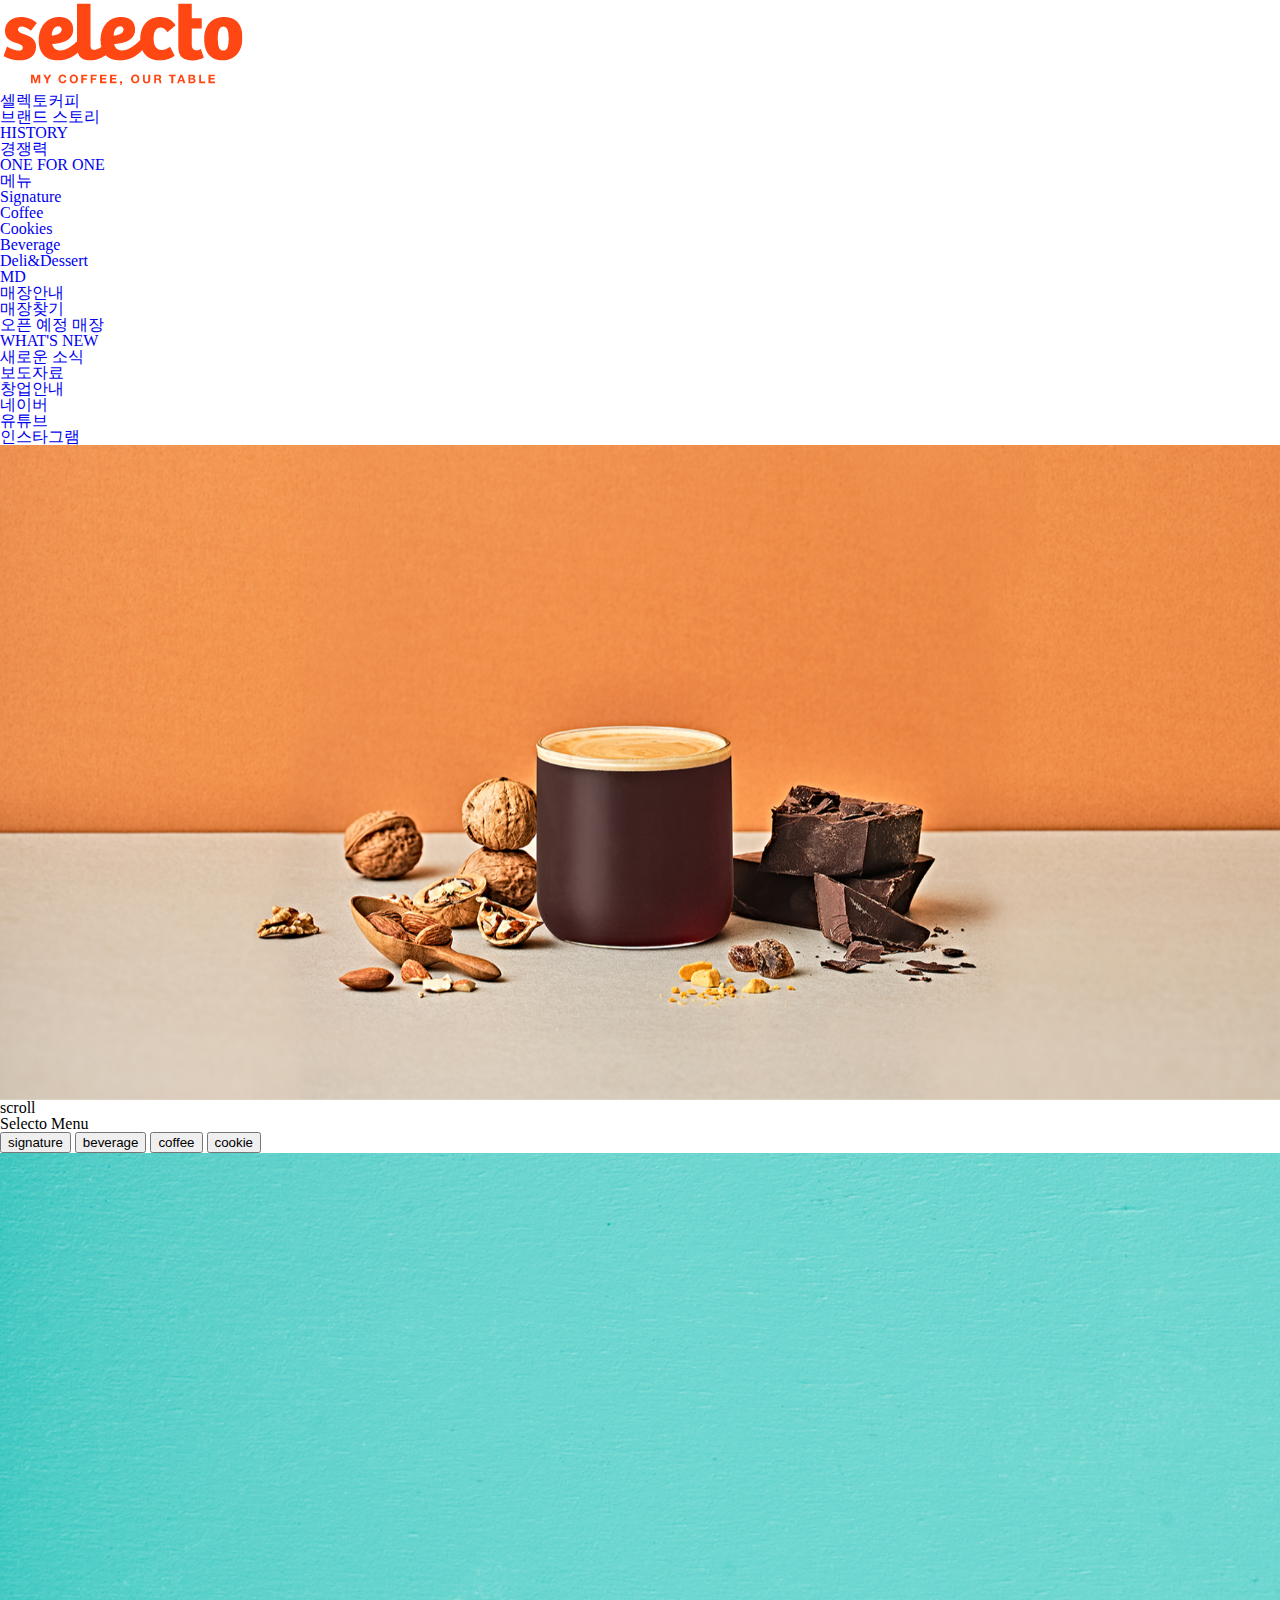
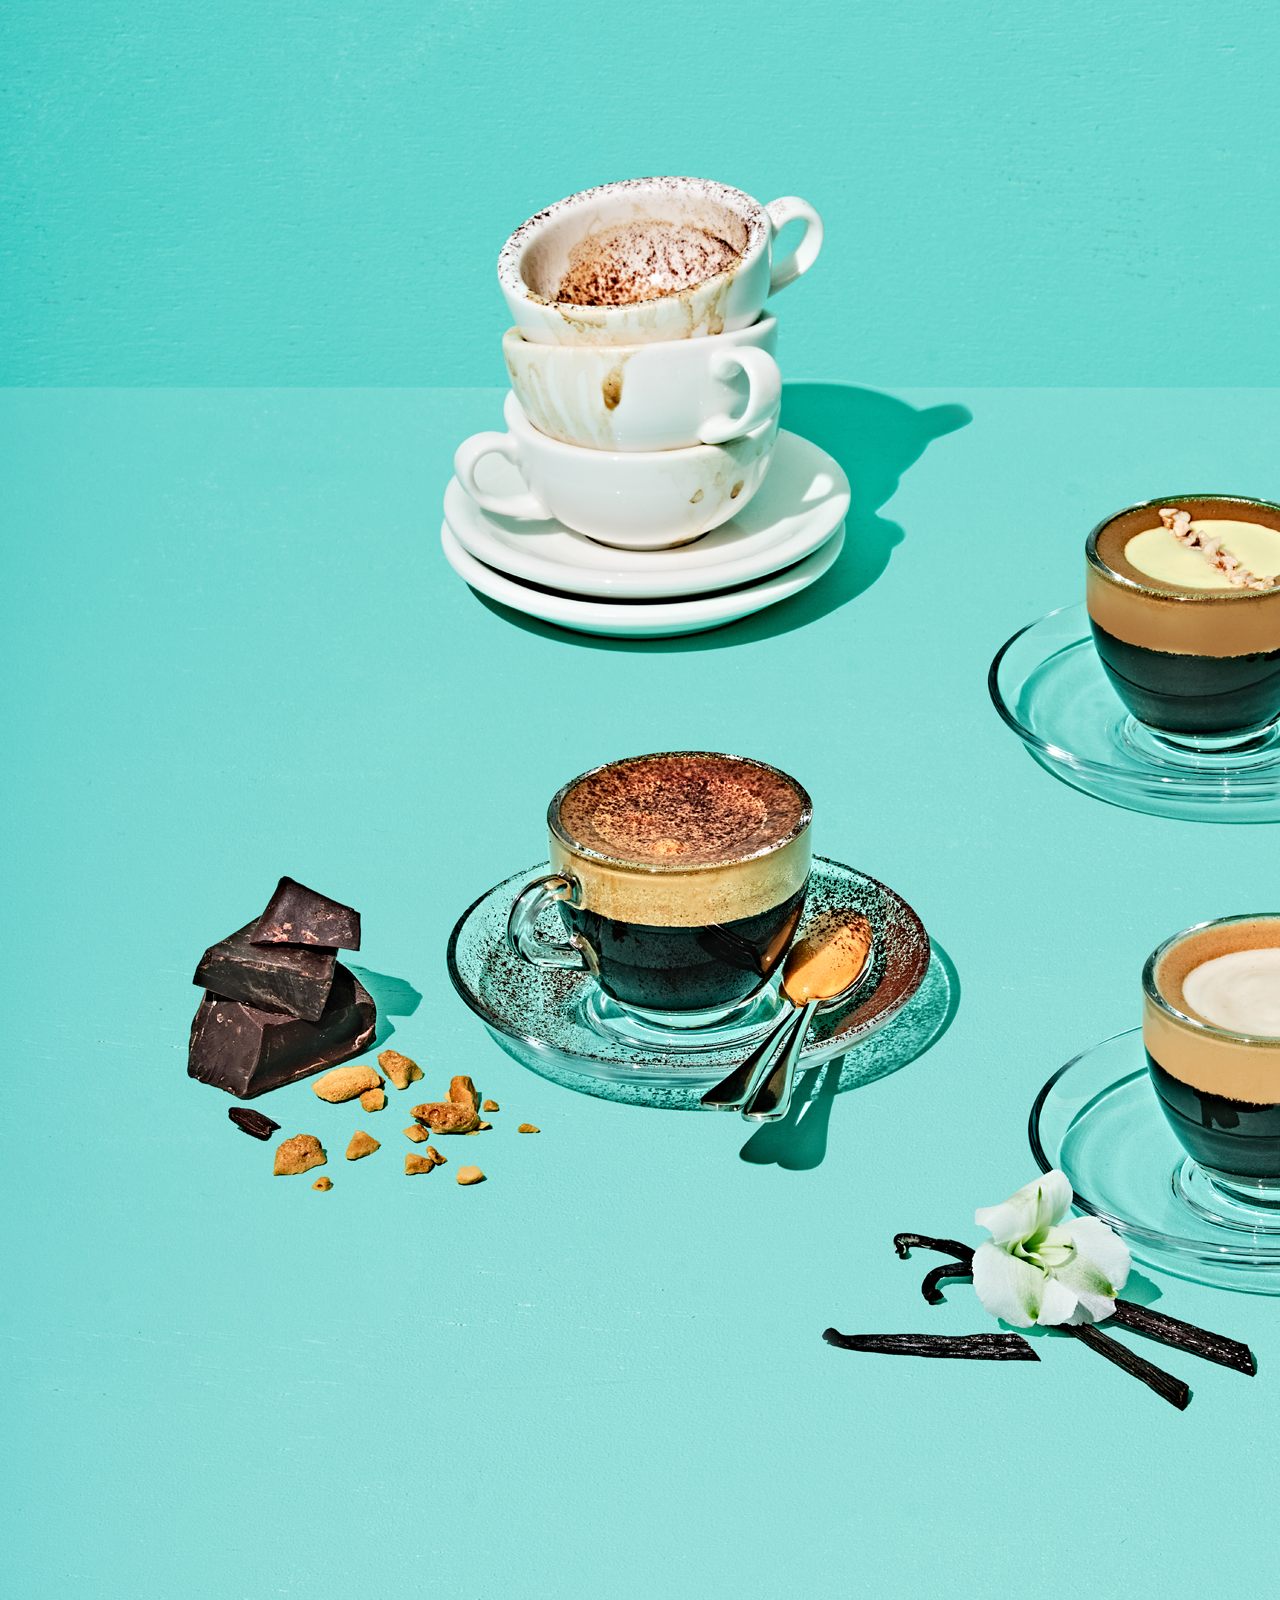
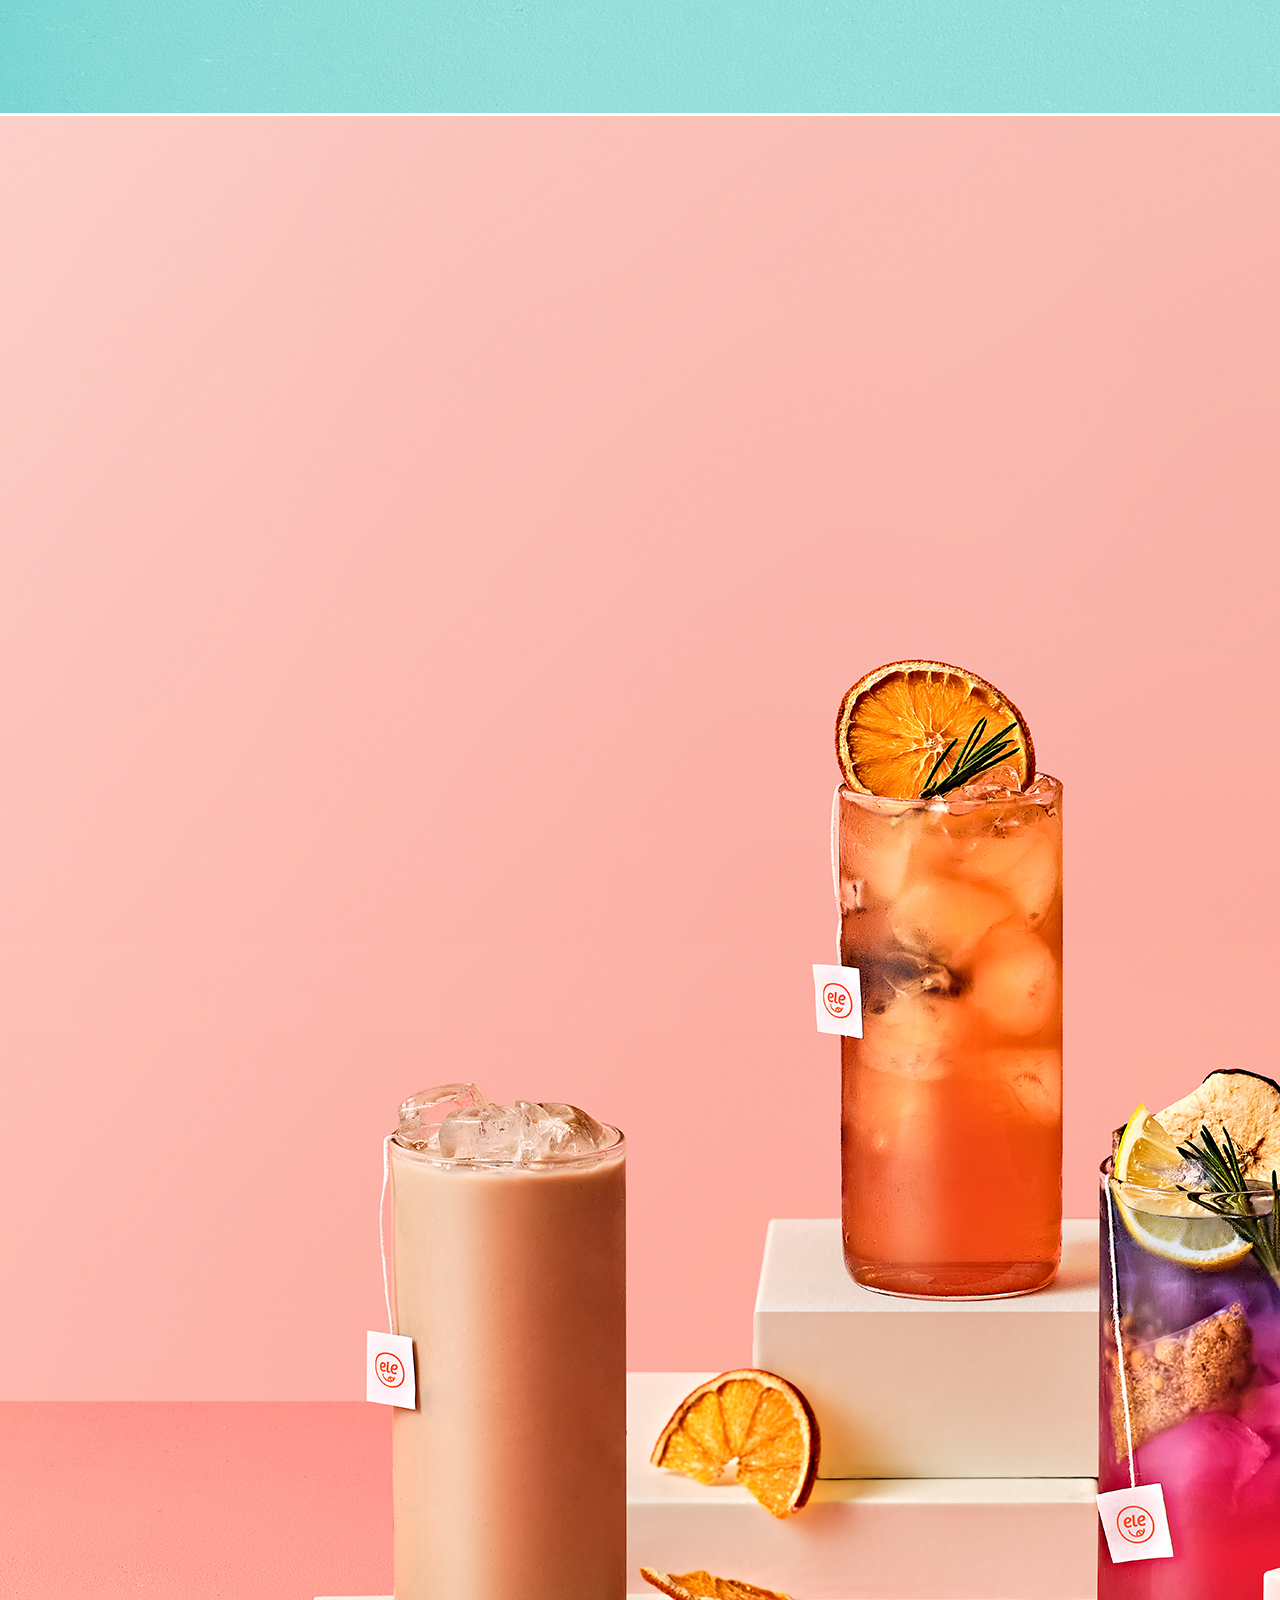
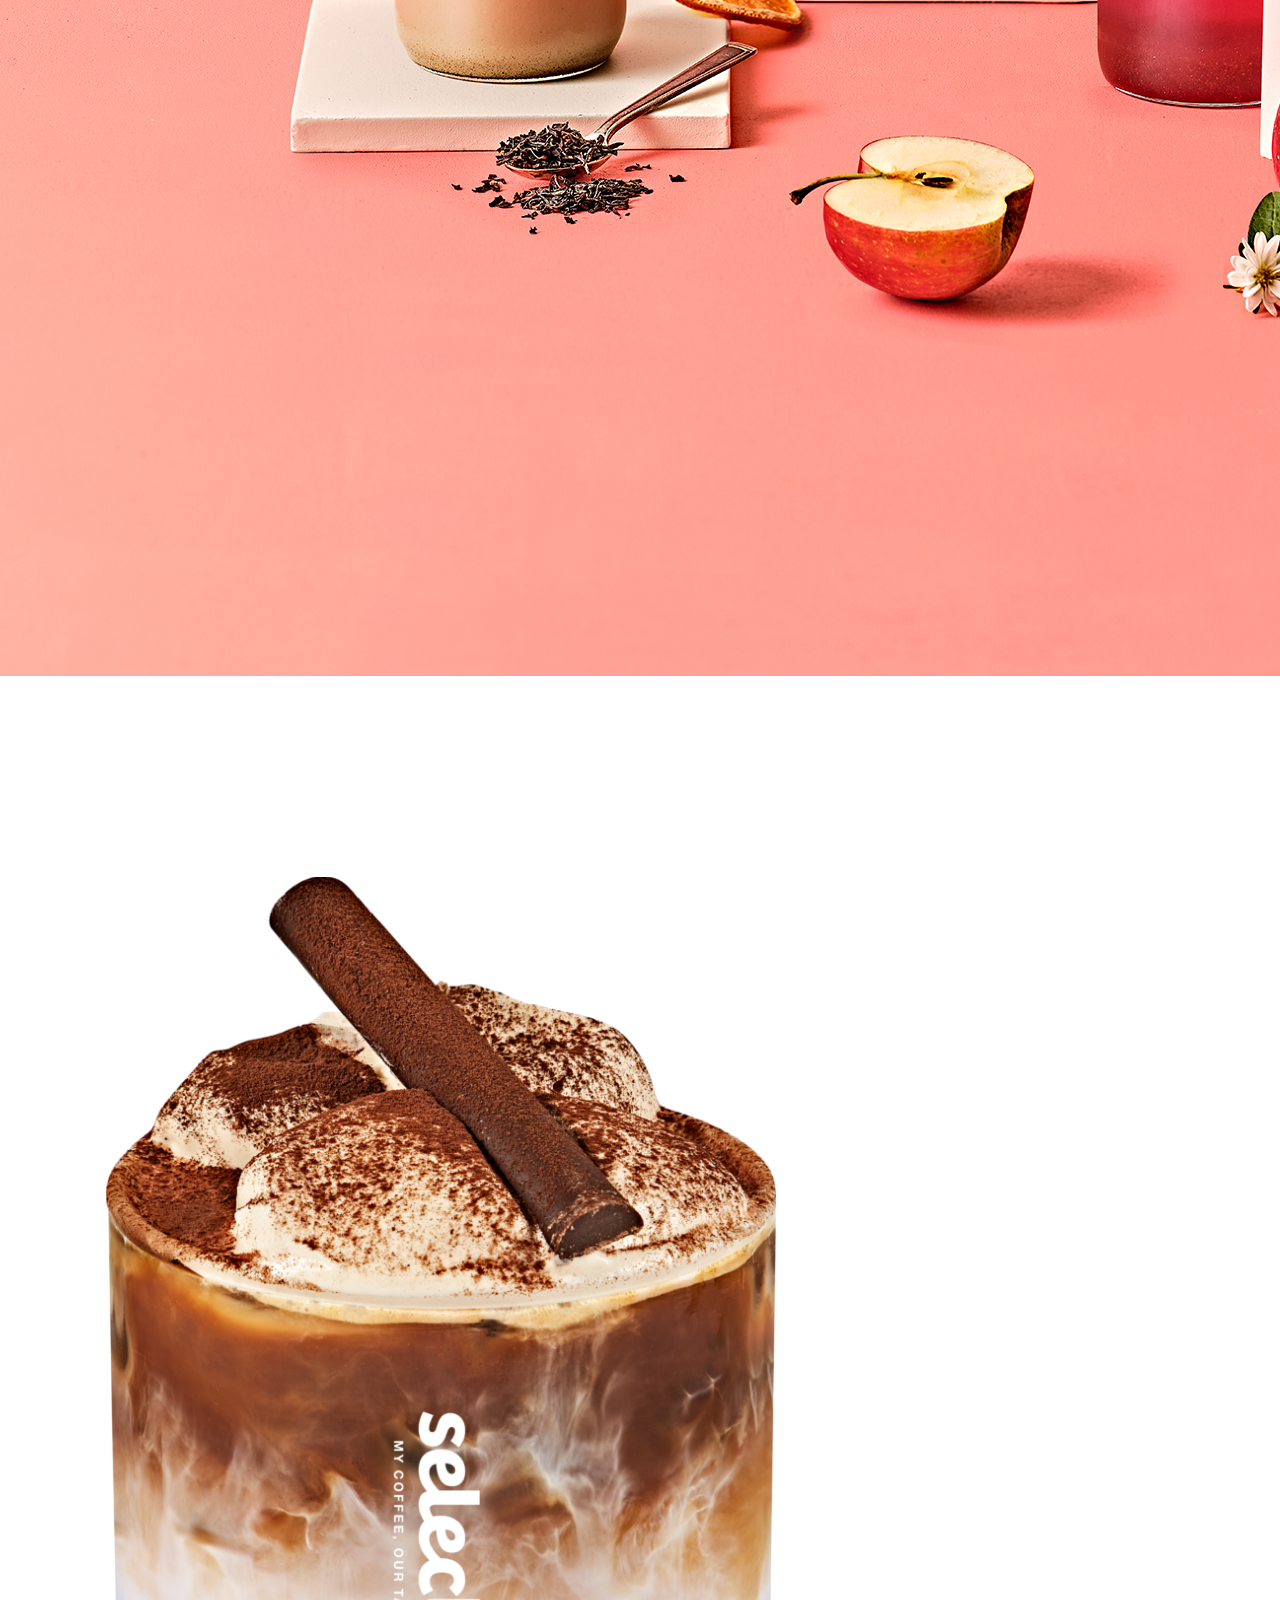
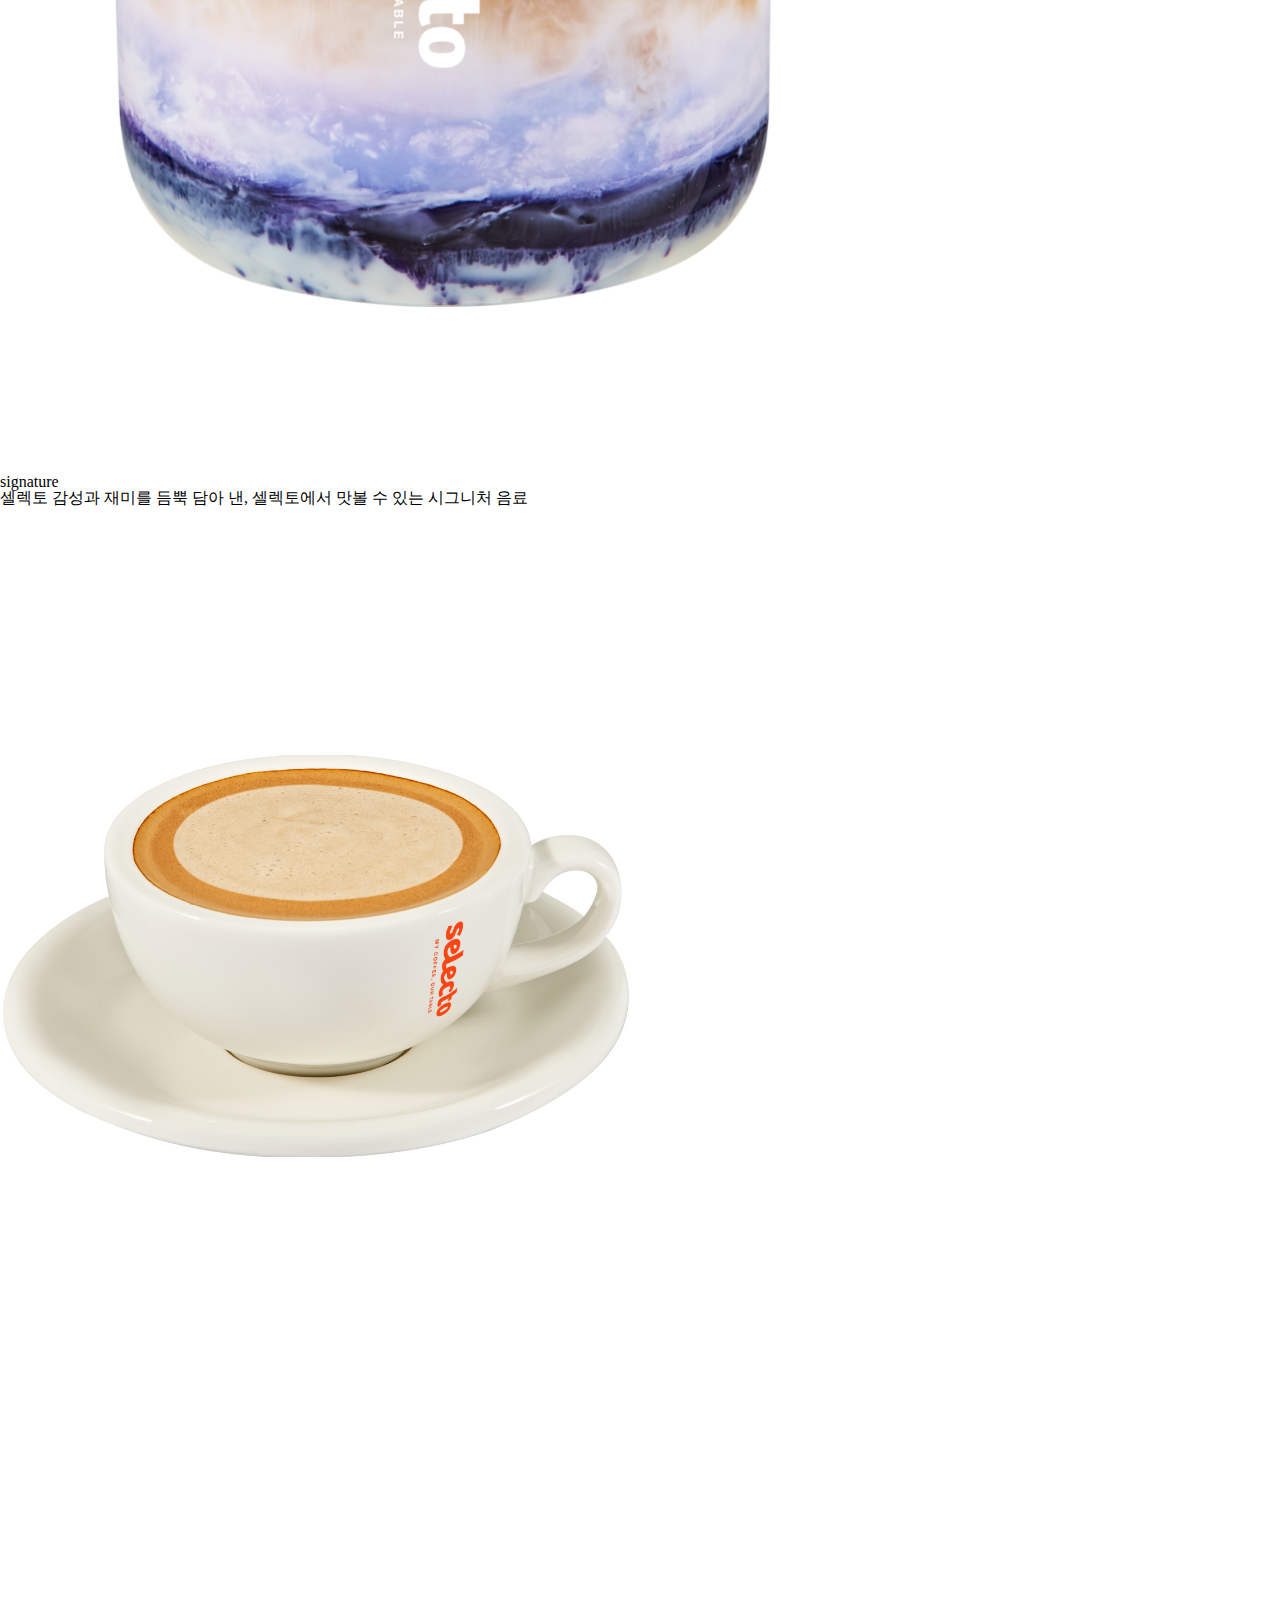
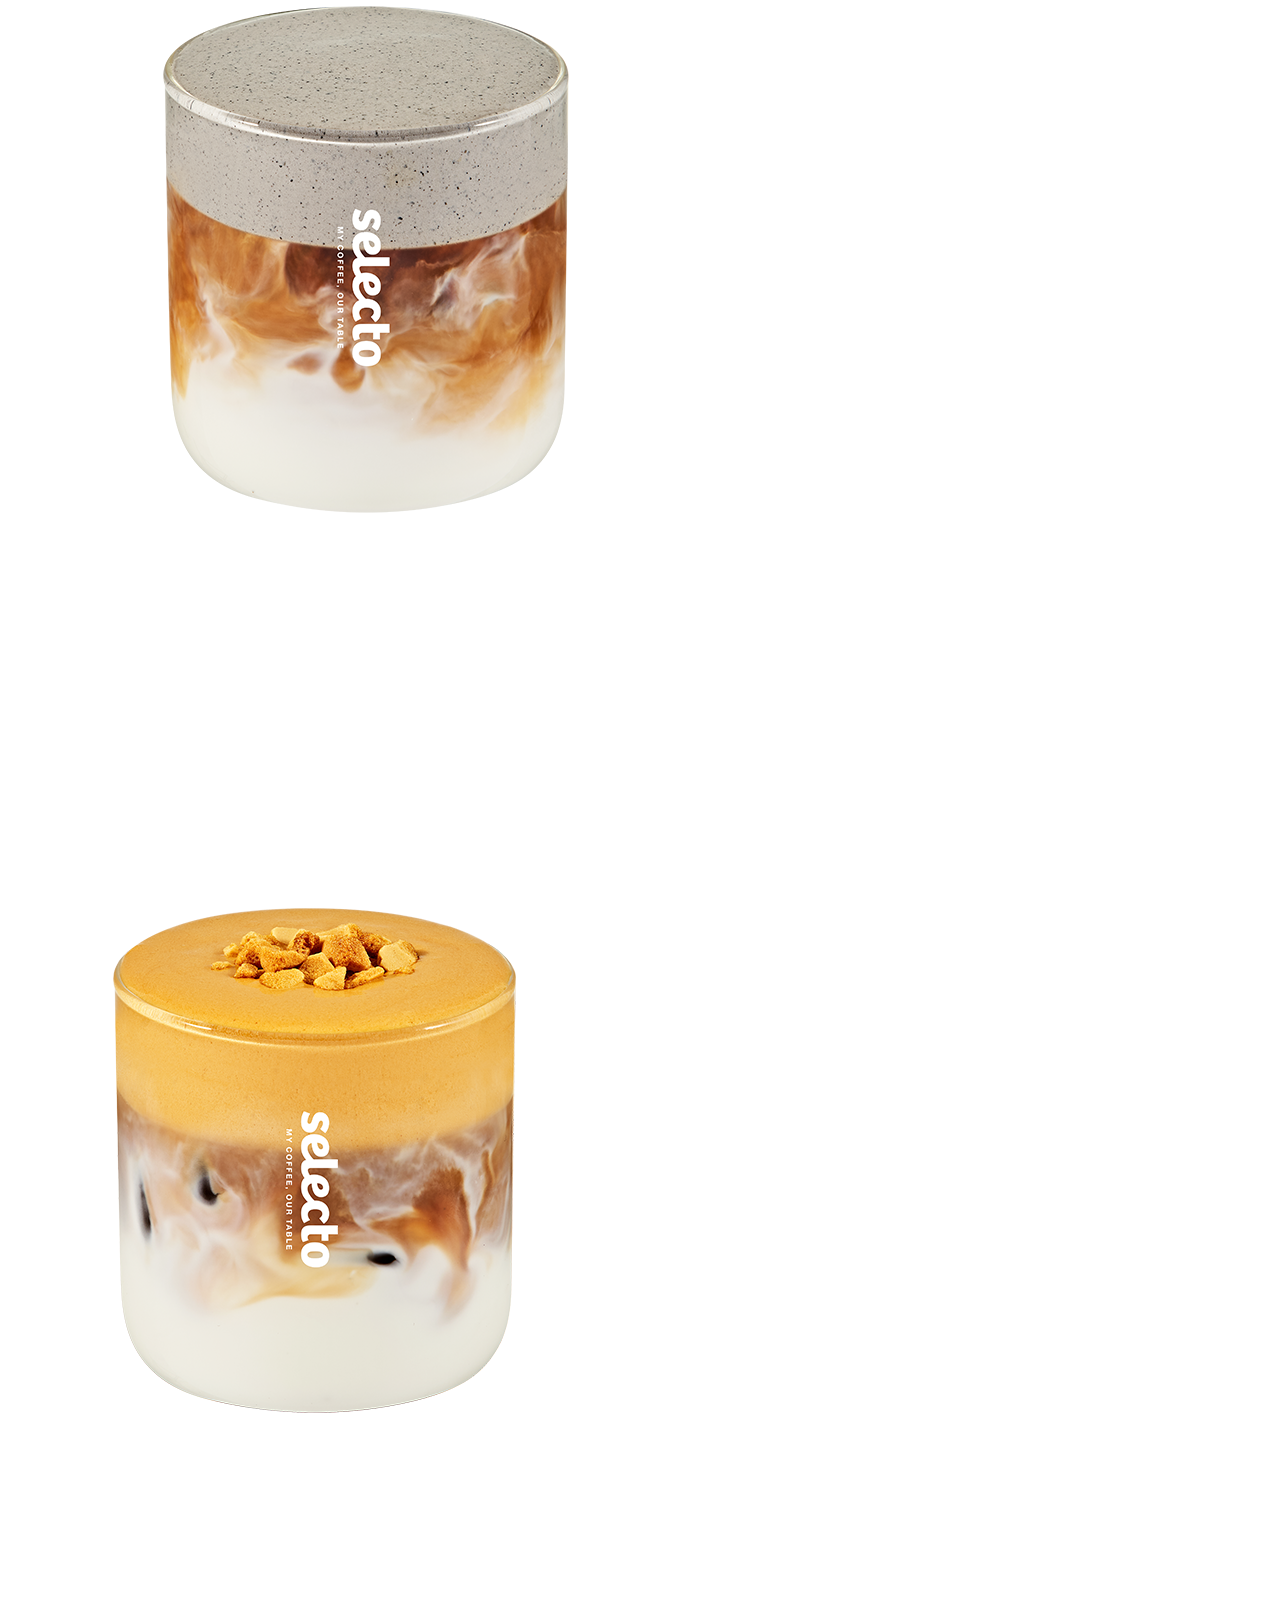
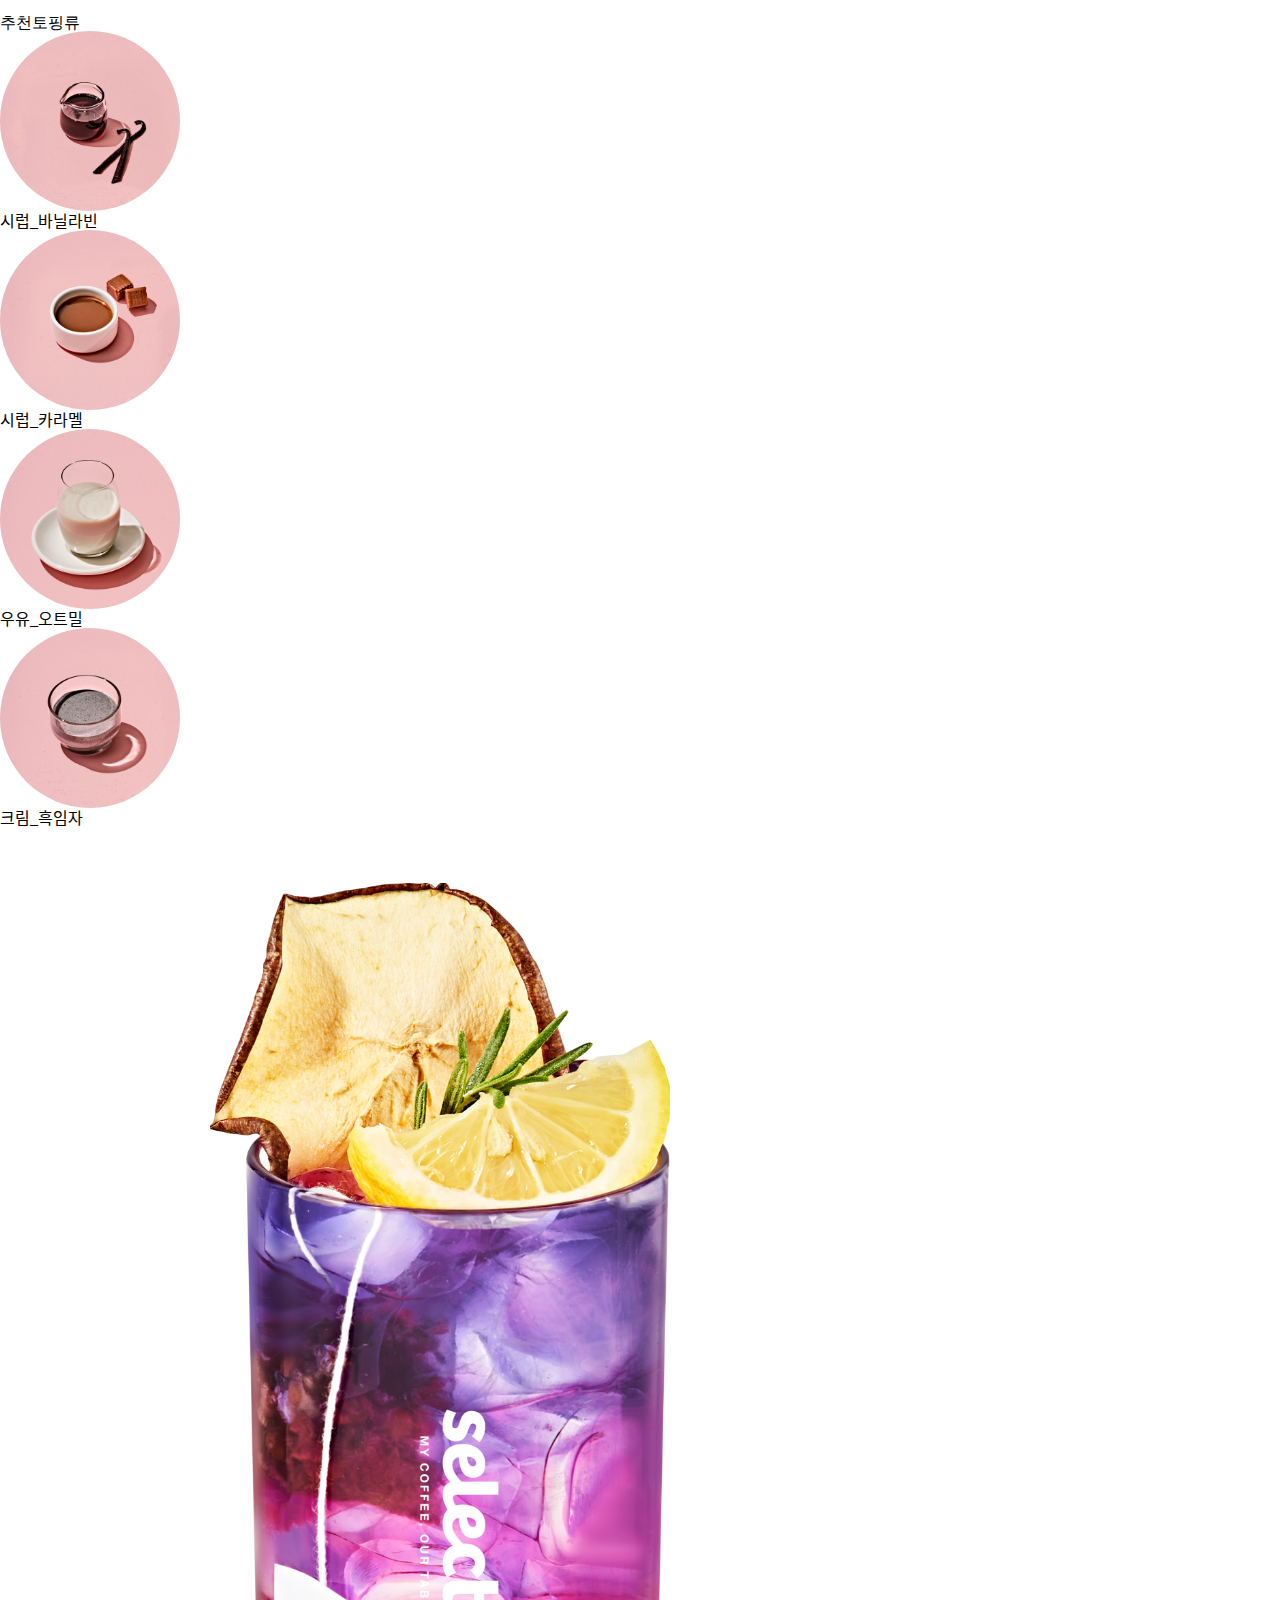
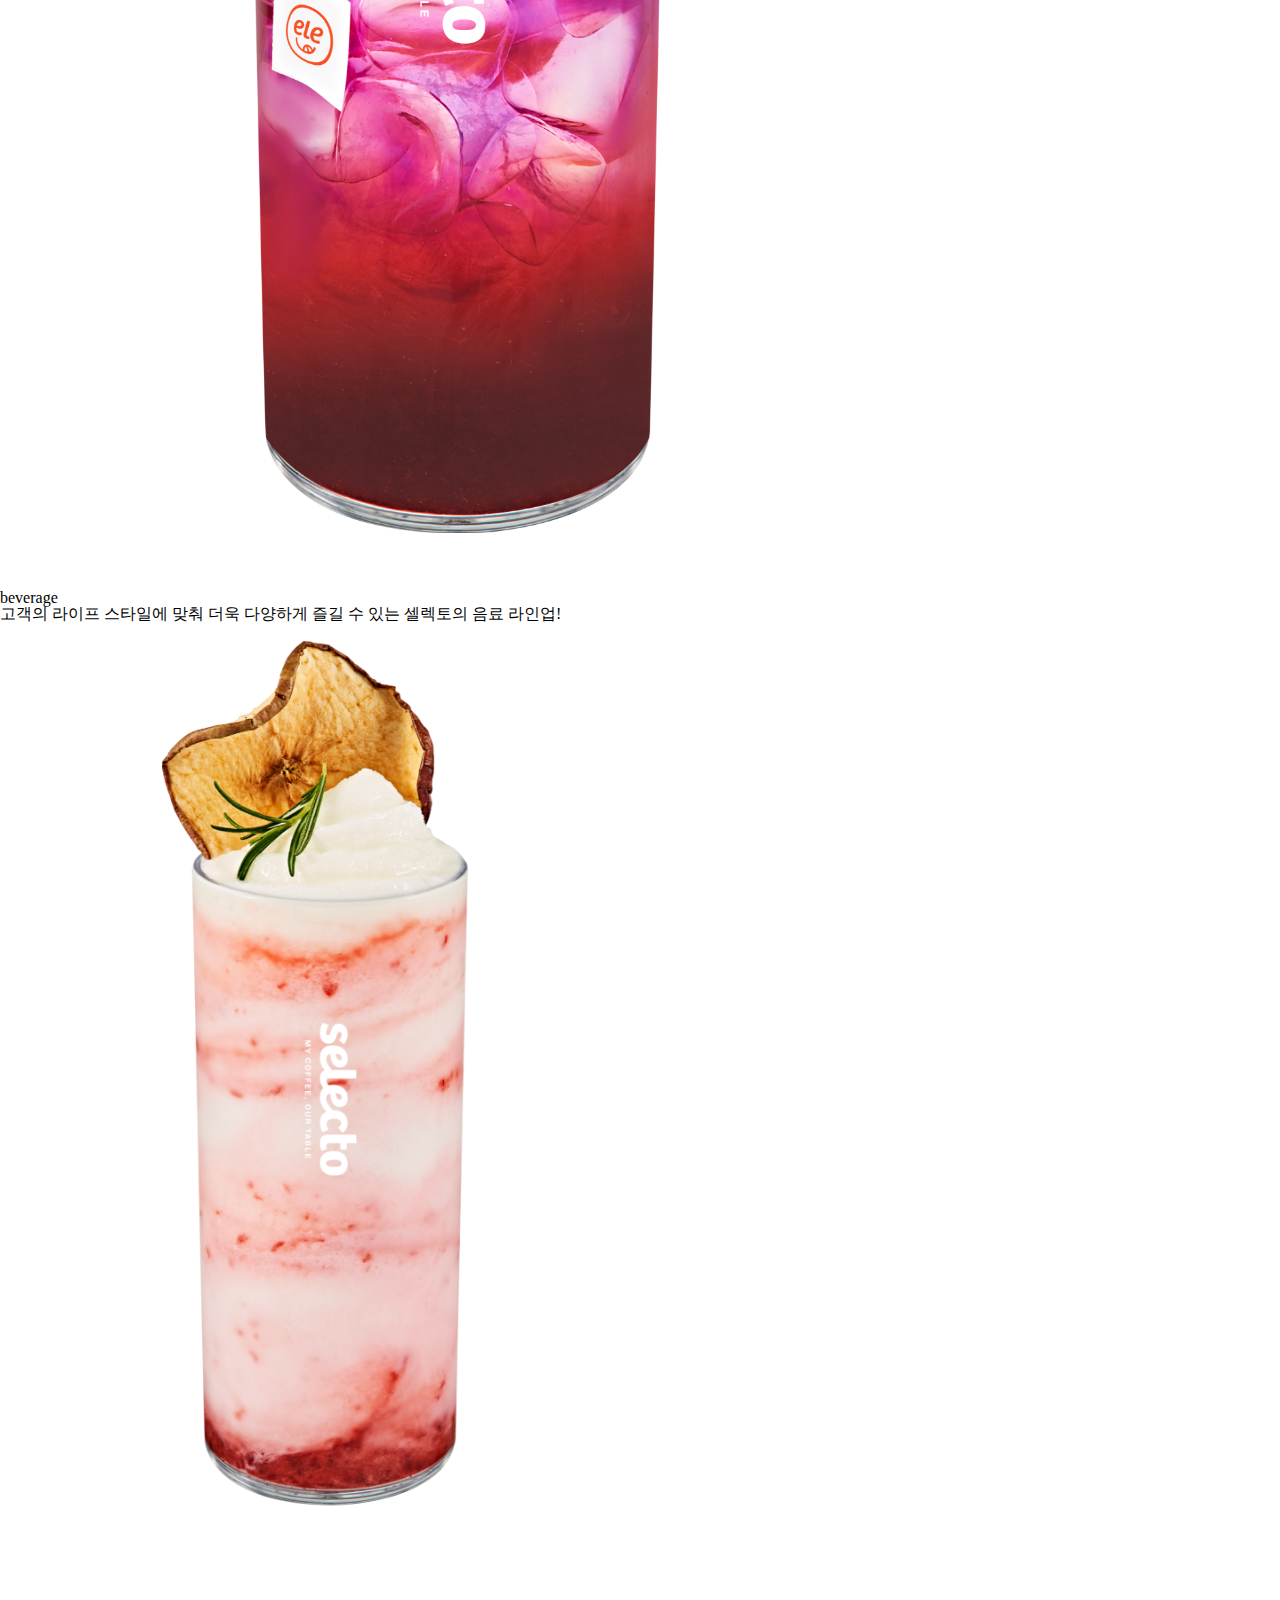
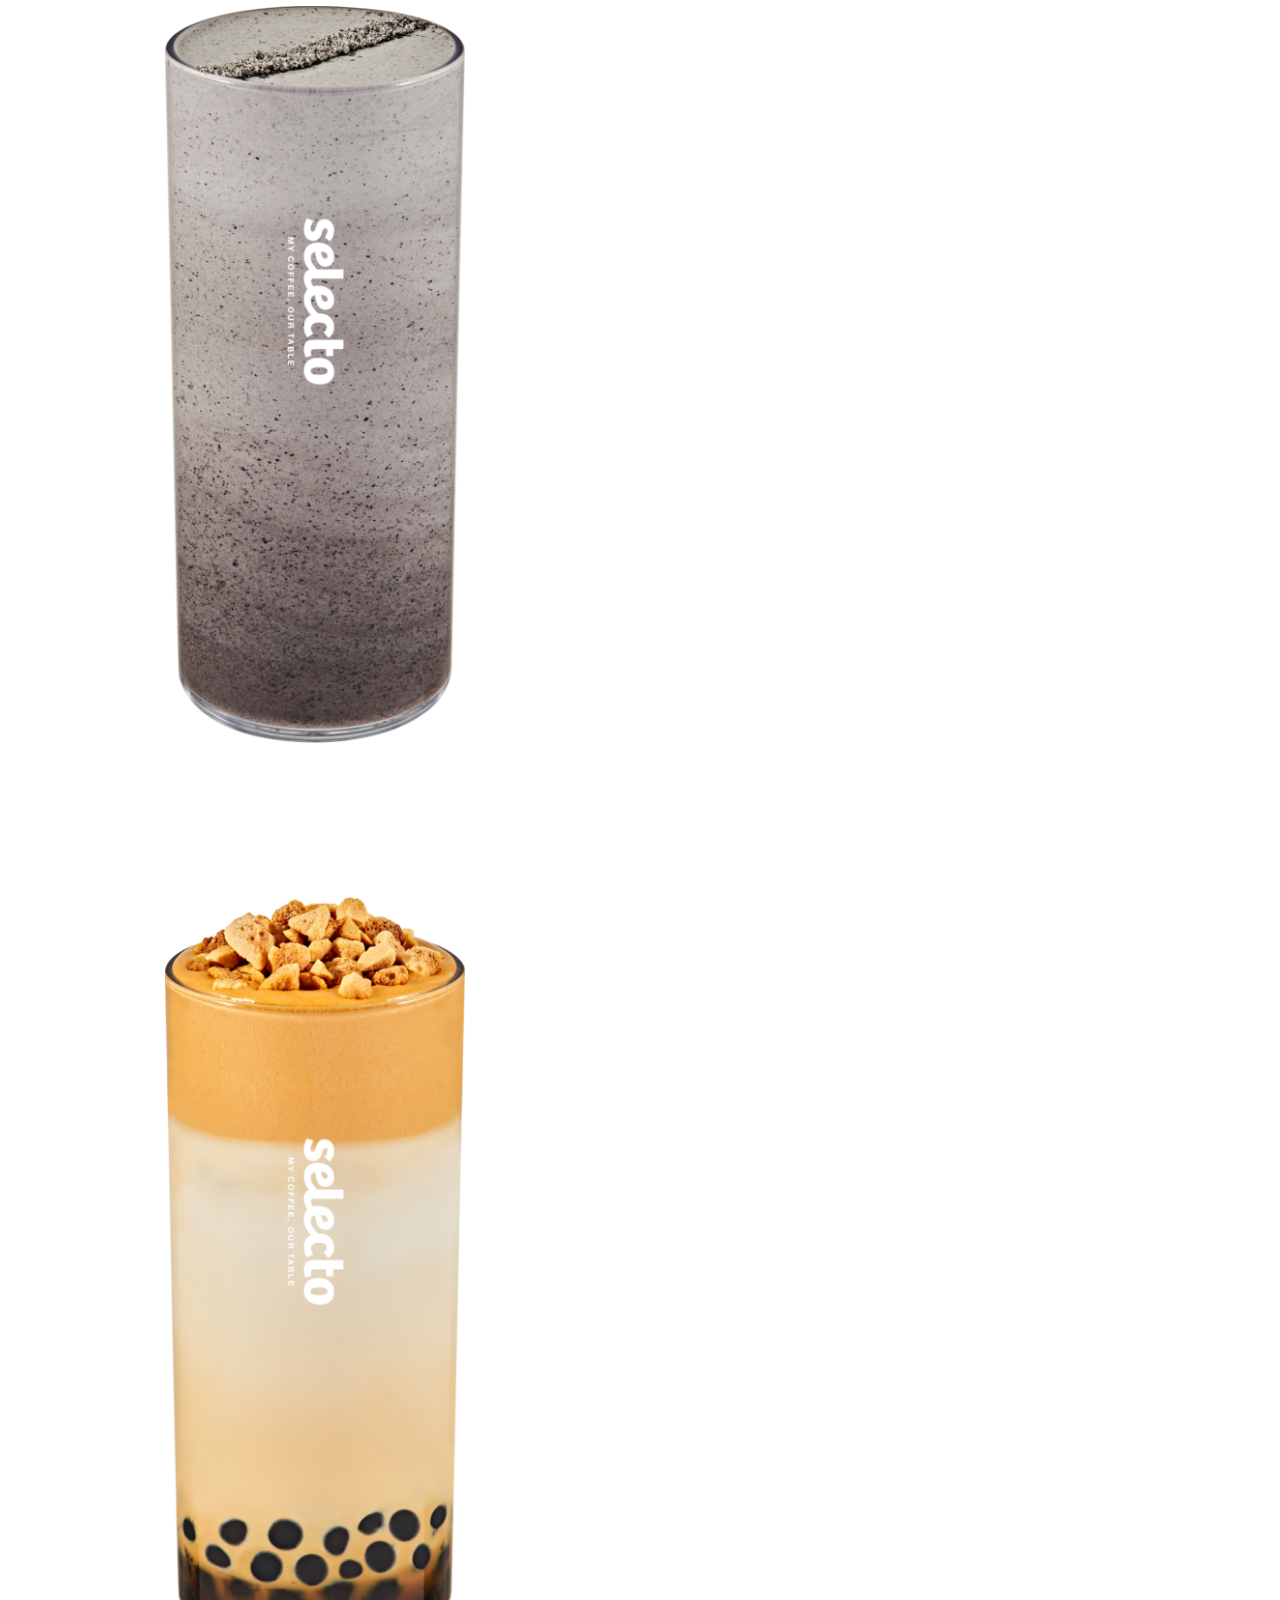
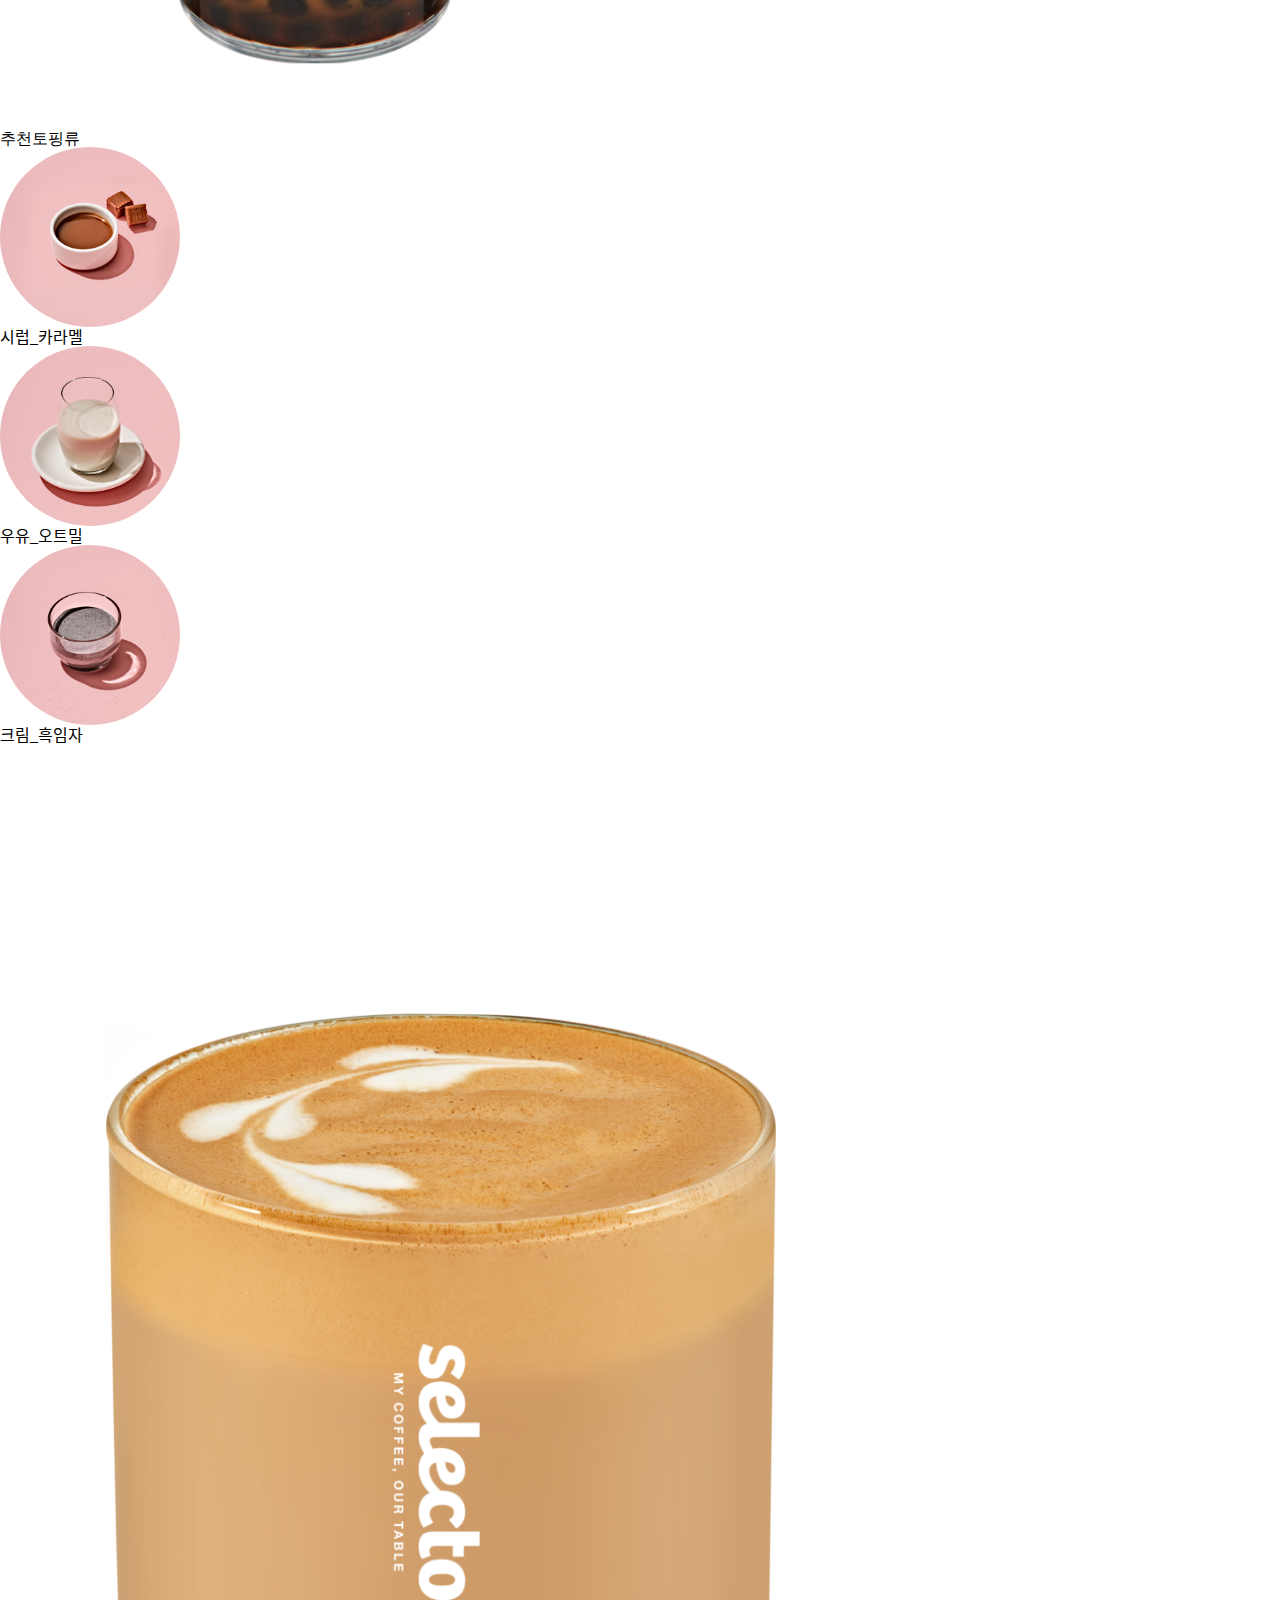
==== index.html @ 1ada52cb "m" ====
<!DOCTYPE html>
<html lang="en">
<head>
    <meta charset="UTF-8">
    <meta http-equiv="X-UA-Compatible" content="IE=edge">
    <meta name="viewport" content="width=device-width, initial-scale=1.0">
    <title>selecto</title>
    <link rel="stylesheet" href="https://cdn.jsdelivr.net/npm/swiper@8/swiper-bundle.min.css"/>
    <link rel="stylesheet" href="css/import.css">
    <script src="https://cdn.jsdelivr.net/npm/swiper/swiper-bundle.min.js"></script>
    <script src="js/core.js"></script>
</head>
<body>
    <!-- 커서 모양 변경하기 -->
    <div></div>
    <!-- header -->
    <header>
        <h1>
            <a href="index.html">
                <img src="img/logo.png" alt="logo">
            </a>
        </h1>
        <nav>
            <ul>
                <li>
                    <a href="#">셀렉토커피</a>
                    <ol>
                        <li><a href="#">브랜드 스토리</a></li>
                        <li><a href="#">HISTORY</a></li>
                        <li><a href="#">경쟁력</a></li>
                        <li><a href="#">ONE FOR ONE</a></li>
                    </ol>
                </li>
                <li>
                    <a href="#">메뉴</a>
                    <ol>
                        <li><a href="#">Signature</a></li>
                        <li><a href="#">Coffee</a></li>
                        <li><a href="#">Cookies</a></li>
                        <li><a href="#">Beverage</a></li>
                        <li><a href="#">Deli&Dessert</a></li>
                        <li><a href="#">MD</a></li>
                    </ol>
                </li>
                <li>
                    <a href="#">매장안내</a>
                    <ol>
                        <li><a href="#">매장찾기</a></li>
                        <li><a href="#">오픈 예정 매장</a></li>
                    </ol>
                </li>
                <li>
                    <a href="#">WHAT'S NEW</a>
                    <ol>
                        <li><a href="#">새로운 소식</a></li>
                        <li><a href="#">보도자료</a></li>
                    </ol>
                </li>
            </ul>
        </nav>
        <div>
            <ul>
                <li><a href="#">창업안내</a></li>
                <li><a href="#">네이버</a></li>
                <li><a href="#">유튜브</a></li>
                <li><a href="#">인스타그램</a></li>
            </ul>
        </div>
    </header>
    <section>
        <div class="swiper mySwiper">
            <div class="swiper-wrapper">
              <div class="swiper-slide"><img src="img/20220926134050_tnadwv.jpg" alt=""></div>
              <div class="swiper-slide"><img src="img/20220926135834_w6aozi.jpg" alt=""></div>
              <div class="swiper-slide"><img src="img/20220927120542_4bli9f.jpg" alt=""></div>
            </div>
            <div>
                <div class="mouse"></div>
                <span>scroll</span>
            </div>
        </div>
    <!-- Initialize Swiper -->
    <script>
      var swiper = new Swiper(".mySwiper", {
        autoplay:true,
        loop:true,
        grabCursor:true,
        autoplay: {
          delay: 2500,
          disableOnInteraction: false,
        },
      });
    </script>
        <div>
            <div class="lefthalf">
                <h2>Selecto Menu</h2>
                <button>signature</button>
                <button>beverage</button>
                <button>coffee</button>
                <button>cookie</button>
                <ul>
                    <li><img src="img/c-signature-bg-1.jpg" alt=""></li>
                    <li><img src="img/c-beverage-bg-1.jpg" alt=""></li>
                    <li><img src="img/c-coffee-bg.png" alt=""></li>
                    <li><img src="img/c-cookie-bg.png" alt=""></li>
                </ul>
            </div>
            <div class="righthalf">
                <ul>
                    <li>
                        <img src="img/c-signature-item-00.png" alt="">
                        <h3>signature</h3>
                        <p>셀렉토 감성과 재미를 듬뿍 담아 낸, 셀렉토에서
                            맛볼 수 있는 시그니처 음료</p>
                        <ol>
                            <li><img src="img/c-signature-item-01.png" alt=""></li>
                            <li><img src="img/c-signature-item-02-1.png" alt=""></li>
                            <li><img src="img/c-signature-item-03-1.png" alt=""></li>
                        </ol>
                        <h4>추천토핑류</h4>
                        <ul>
                            <li>
                                <figure>
                                    <img src="img/c-topping-01.png" alt="시럽_바닐라빈">
                                    <fieldset>시럽_바닐라빈</fieldset>
                                </figure>
                            </li>
                            <li>
                                <figure>
                                    <img src="img/c-topping-02.png" alt="시럽_카라멜">
                                    <figcaption>시럽_카라멜</figcaption>
                                </figure>
                            </li>
                            <li>
                                <figure>
                                    <img src="img/c-topping-03.png" alt="우유_오트밀">
                                    <figcaption>우유_오트밀</figcaption>
                                </figure>
                            </li>
                            <li>
                                <figure>
                                    <img src="img/c-topping-04.png" alt="크림_흑임자">
                                    <figcaption>크림_흑임자</figcaption>
                                </figure>
                            </li>
                        </ul>
                    </li>
                    <li>
                        <img src="img/c-beverage-item-00.png" alt="">
                        <h3>beverage</h3>
                        <p>고객의 라이프 스타일에 맞춰 더욱 다양하게 즐길
                            수 있는 셀렉토의 음료 라인업!</p>
                        <ol>
                            <li><img src="img/c-beverage-item-01.png" alt=""></li>
                            <li><img src="img/c-beverage-item-02.png" alt=""></li>
                            <li><img src="img/c-beverage-item-03.png" alt=""></li>
                        </ol>
                        <h4>추천토핑류</h4>
                        <ul>
                            <li>
                                <figure>
                                    <img src="img/c-topping-02.png" alt="시럽_카라멜">
                                    <figcaption>시럽_카라멜</figcaption>
                                </figure>
                            </li>
                            <li>
                                <figure>
                                    <img src="img/c-topping-03.png" alt="우유_오트밀">
                                    <figcaption>우유_오트밀</figcaption>
                                </figure>
                            </li>
                            <li>
                                <figure>
                                    <img src="img/c-topping-04.png" alt="크림_흑임자">
                                    <figcaption>크림_흑임자</figcaption>
                                </figure>
                            </li>
                        </ul>

                    </li>
                    <li>
                        <img src="img/c-coffee-item-00.png" alt="">
                        <h3>coffee</h3>
                        <p>셀렉토는 품질 좋은 원두를 선별해, 최적의 로스팅 포인트로
                            더욱 섬세하게 균형잡힌 풍미의 커피를 고객에게 선사합니다.</p>
                        <ol>
                            <li><img src="img/c-coffee-item-01.png" alt=""></li>
                            <li><img src="img/c-coffee-item-02.png" alt=""></li>
                            <li><img src="img/c-coffee-item-03.png" alt=""></li>
                        </ol>
                        <h4>추천토핑류</h4>
                        <ul>
                            <li>
                                <figure>
                                    <img src="img/c-topping-03.png" alt="우유_오트밀">
                                    <figcaption>우유_오트밀</figcaption>
                                </figure>
                            </li>
                            <li>
                                <figure>
                                    <img src="img/c-topping-04.png" alt="크림_흑임자">
                                    <figcaption>크림_흑임자</figcaption>
                                </figure>
                            </li>
                        </ul>
                    </li>
                    <li>
                        <img src="img/c-cookie-item-00.png" alt="">
                        <h3>cookie</h3>
                        <p>남녀노소, 어디서나 맛있게! 셀렉토 시그니처 수제 쿠키</p>
                        <ol>
                            <li><img src="img/c-cookie-item-01.png" alt=""></li>
                            <li><img src="img/c-cookie-item-02.png" alt=""></li>
                            <li><img src="img/c-cookie-item-03.png" alt=""></li>
                        </ol>
                        <h4>추천토핑류</h4>
                        <ul>
                            <li>
                                <figure>
                                    <img src="img/c-topping-01.png" alt="시럽_바닐라빈">
                                    <fieldset>시럽_바닐라빈</fieldset>
                                </figure>
                            </li>
                            <li>
                                <figure>
                                    <img src="img/c-topping-02.png" alt="시럽_카라멜">
                                    <figcaption>시럽_카라멜</figcaption>
                                </figure>
                            </li>
                            <li>
                                <figure>
                                    <img src="img/c-topping-03.png" alt="우유_오트밀">
                                    <figcaption>우유_오트밀</figcaption>
                                </figure>
                            </li>
                            <li>
                                <figure>
                                    <img src="img/c-topping-04.png" alt="크림_흑임자">
                                    <figcaption>크림_흑임자</figcaption>
                                </figure>
                            </li>
                        </ul>

                    </li>
                </ul>

            </div>
        </div>
    </section>
    <footer>
        <div>
            <button>
                <img src="img/f-totop__circle.png" alt="Top circle">
                <img src="img/f-totop__arrow.png" alt="Top arrow">
                <span>Top</span>
            </button>
        </div>
        <div>
            <h2>
                <a href="#">
                    <img src="img/logo-white.svg" alt="logo">
                </a>
            </h2>
            <ul>
                <li><a href="https://blog.naver.com/maxone01"><img src="img/f-link-n.svg" alt="naver"></a></li>
                <li><a href="https://www.youtube.com/channel/UCM8GQsYfu6I4MgYwjnCJXrg/featured"><img src="img/f-link-y.svg" alt="youtube"></a></li>
                <li><a href="https://www.instagram.com/selecto_coffee/"><img src="img/f-link-i.svg" alt="instagram"></a></li>
            </ul>
            <span><a href="#">개인정보취급방침</a></span>
            <ul>
                <li><address>주소 : 서울시 구로구 구로3동 222-14 에이스하이엔드타워 2차 1402호</address></li>
                <li><address>도로명주소 : 서울시 구로구 디지털로26길 61 에이스하이엔드타워 2차 1402호</address></li>
                <li>대표이사 : 황규연</li>
                <li>사업자등록번호 : 109-81-99153</li>
                <li><a href="tel:1600-5649">전화 : 1600-5649</a></li>
                <li>팩스 : 02-6340-1701</li>
            </ul>
            <span>COPYRIGHT ㈜맥스원이링크 ALL RIGHTS RESERVED.</span>
        </div>
    </footer>
</body>
</html>
---- css/import.css ----
@import url('reset.css');
@import url('global.css');
@import url('page.css');
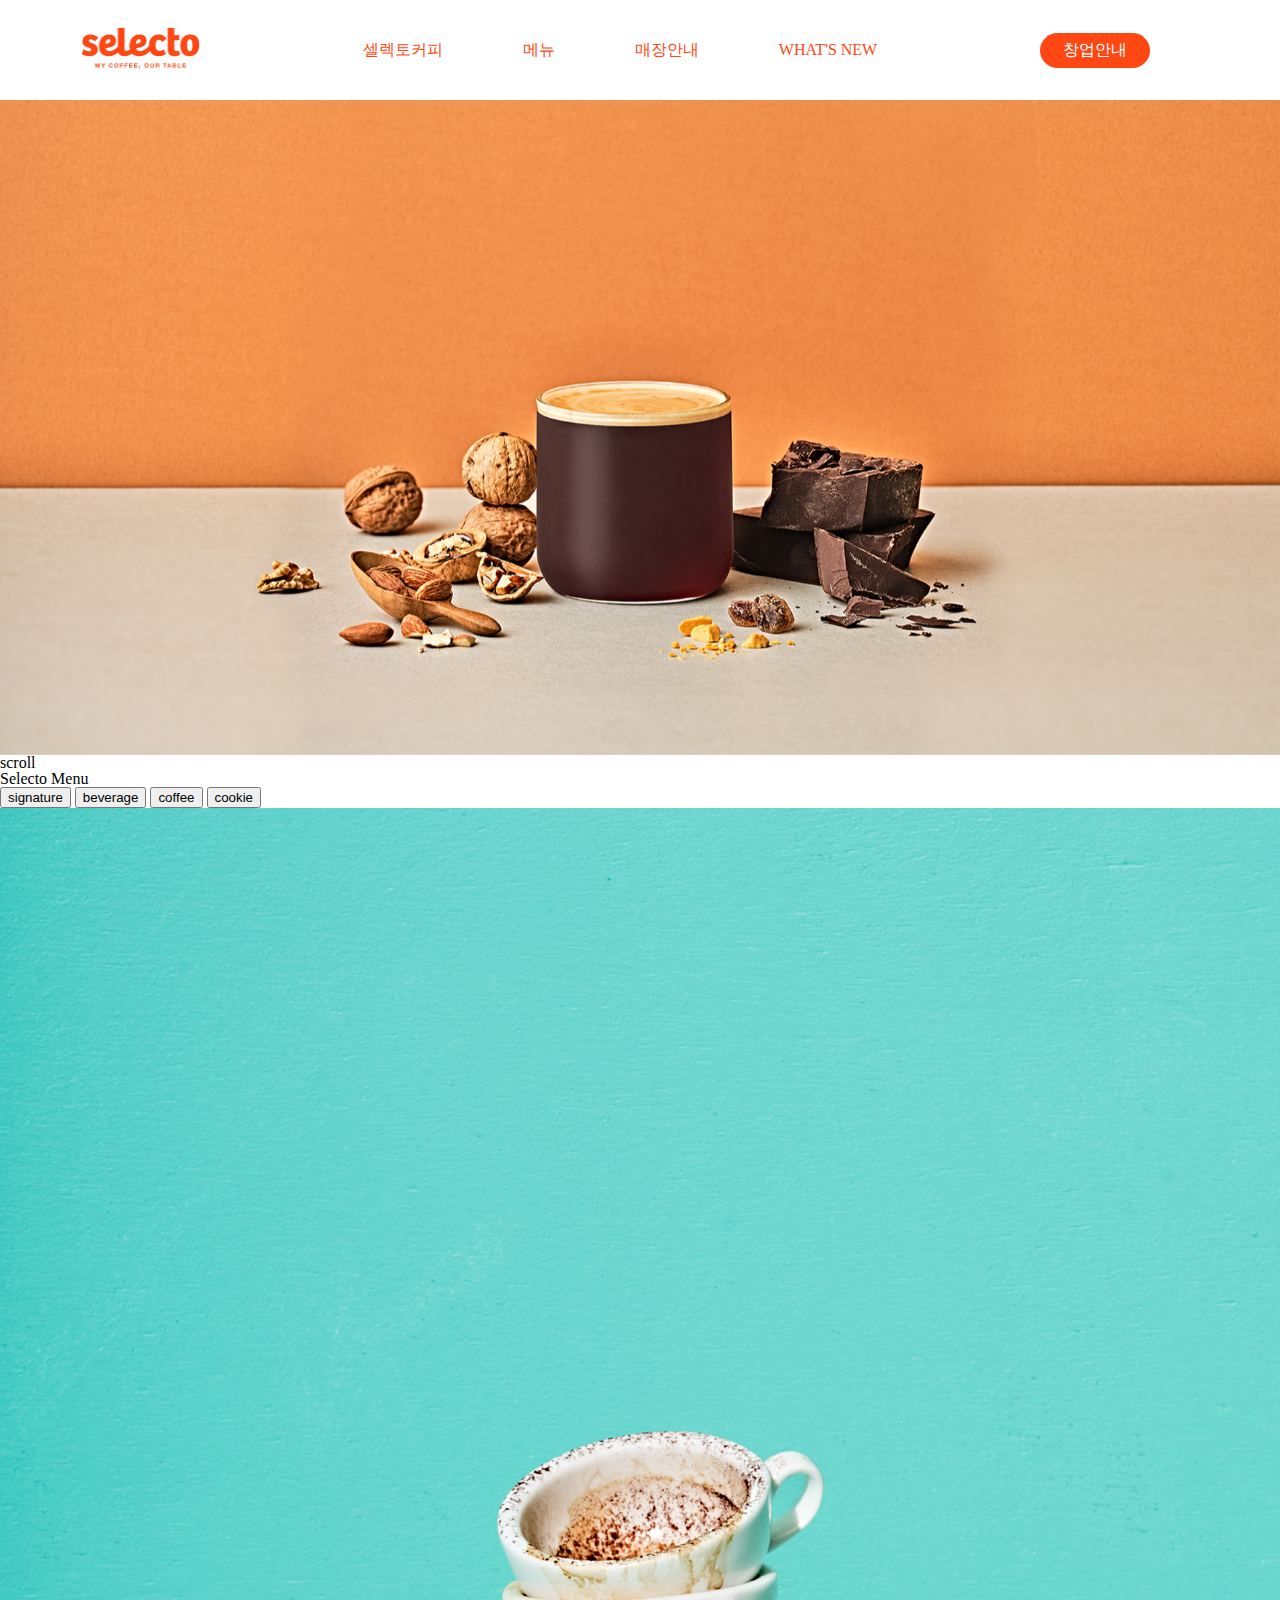
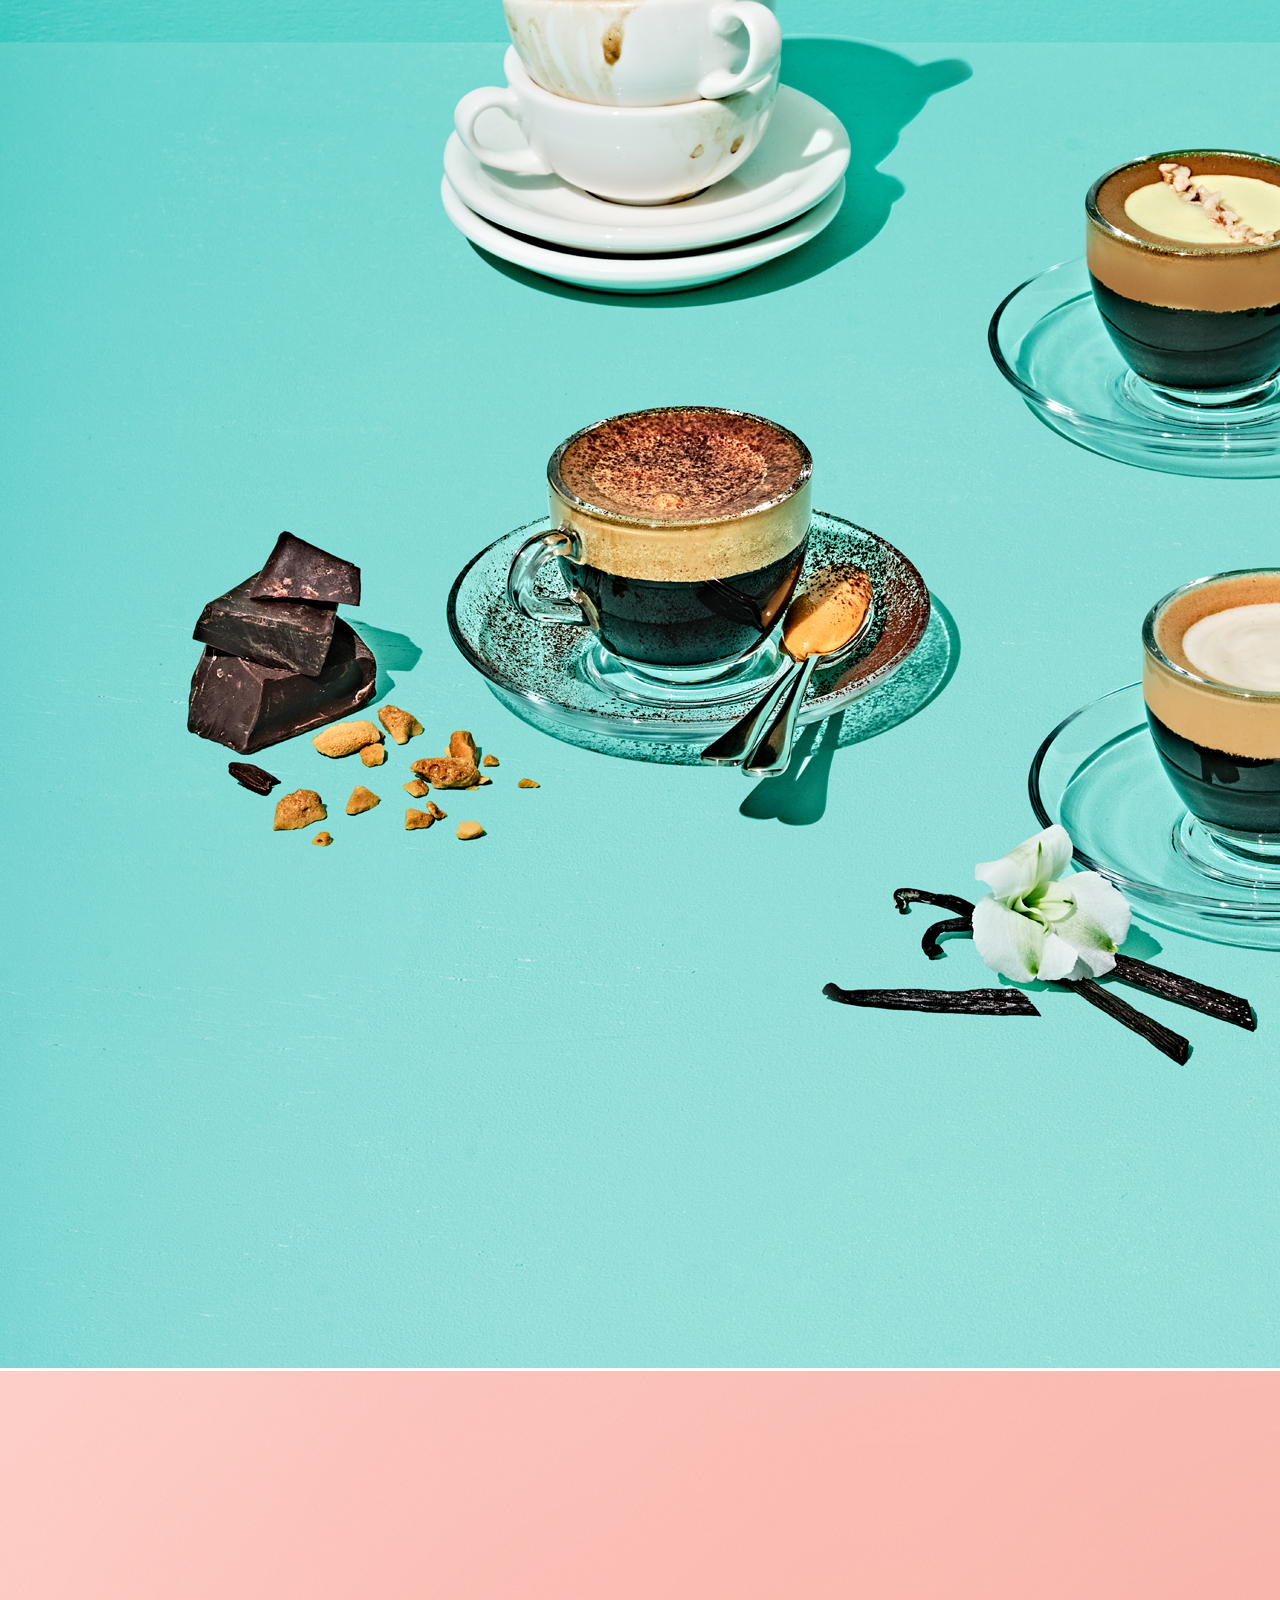
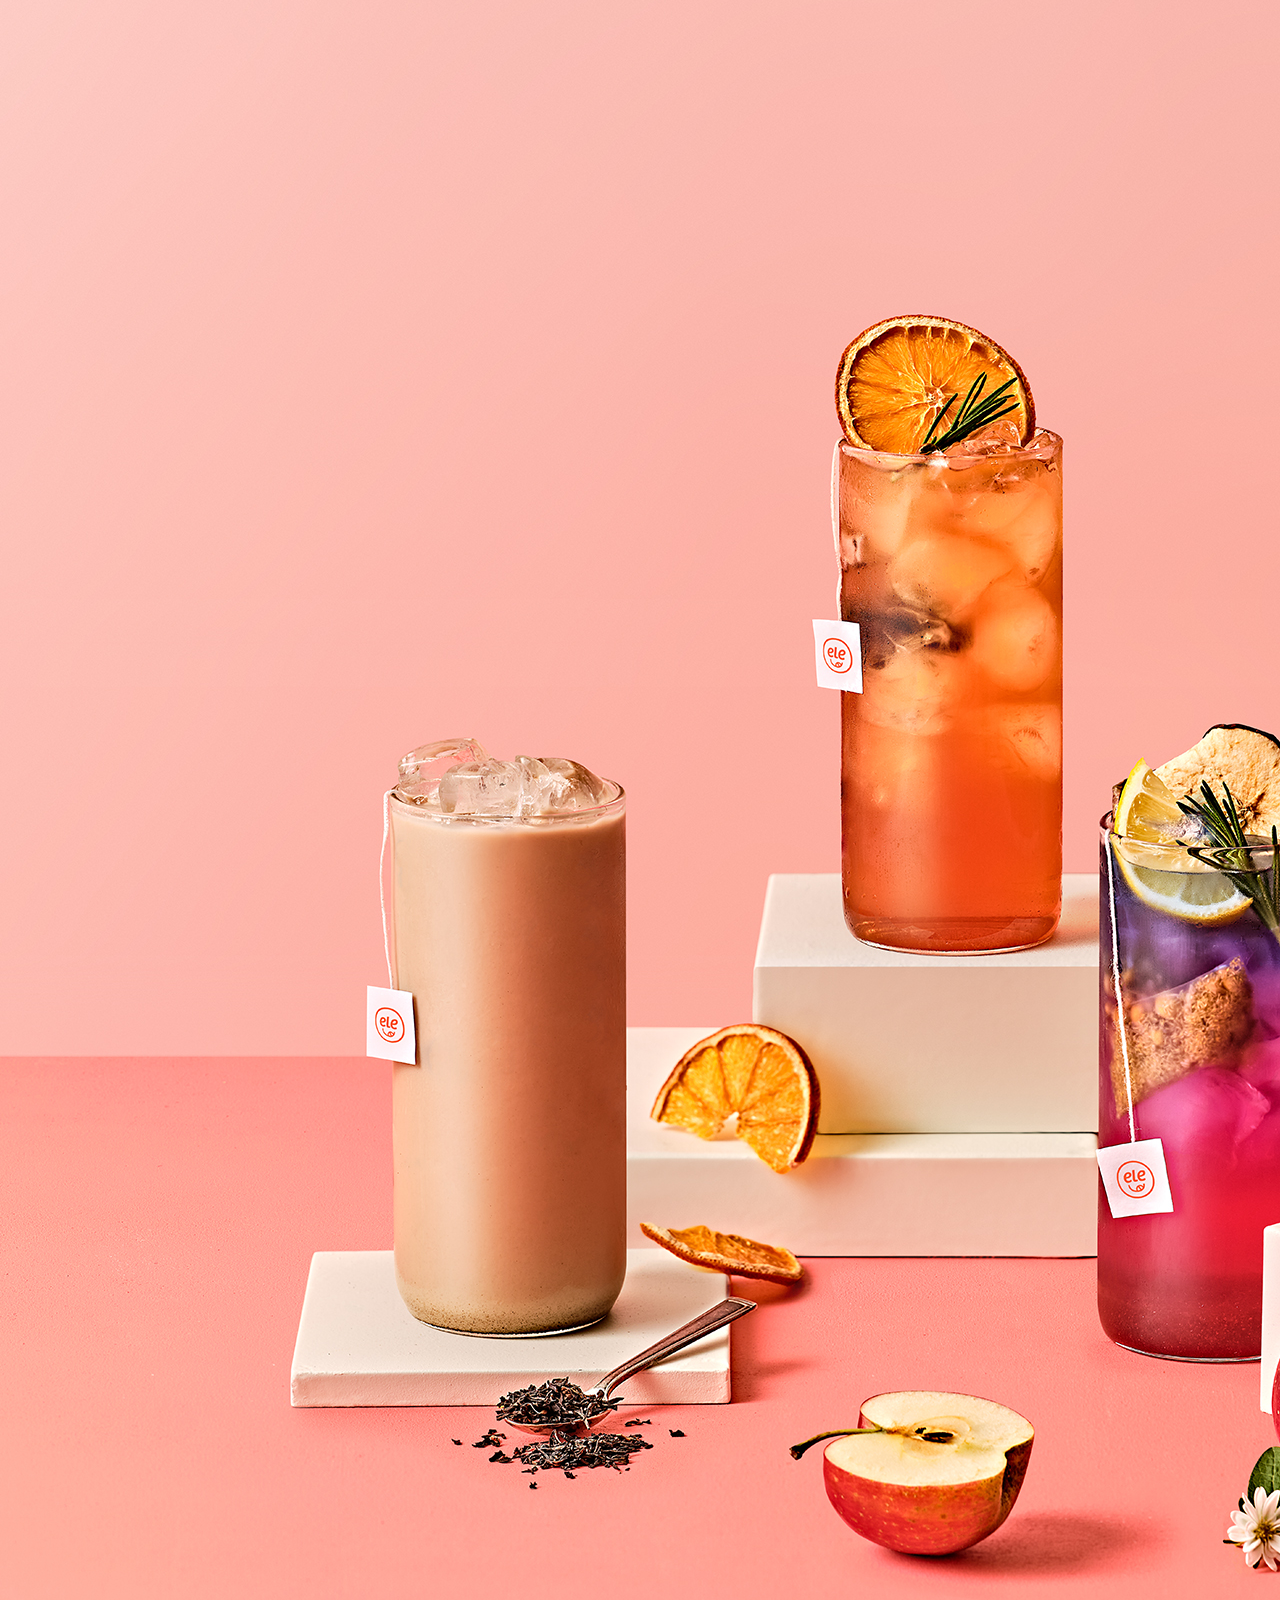
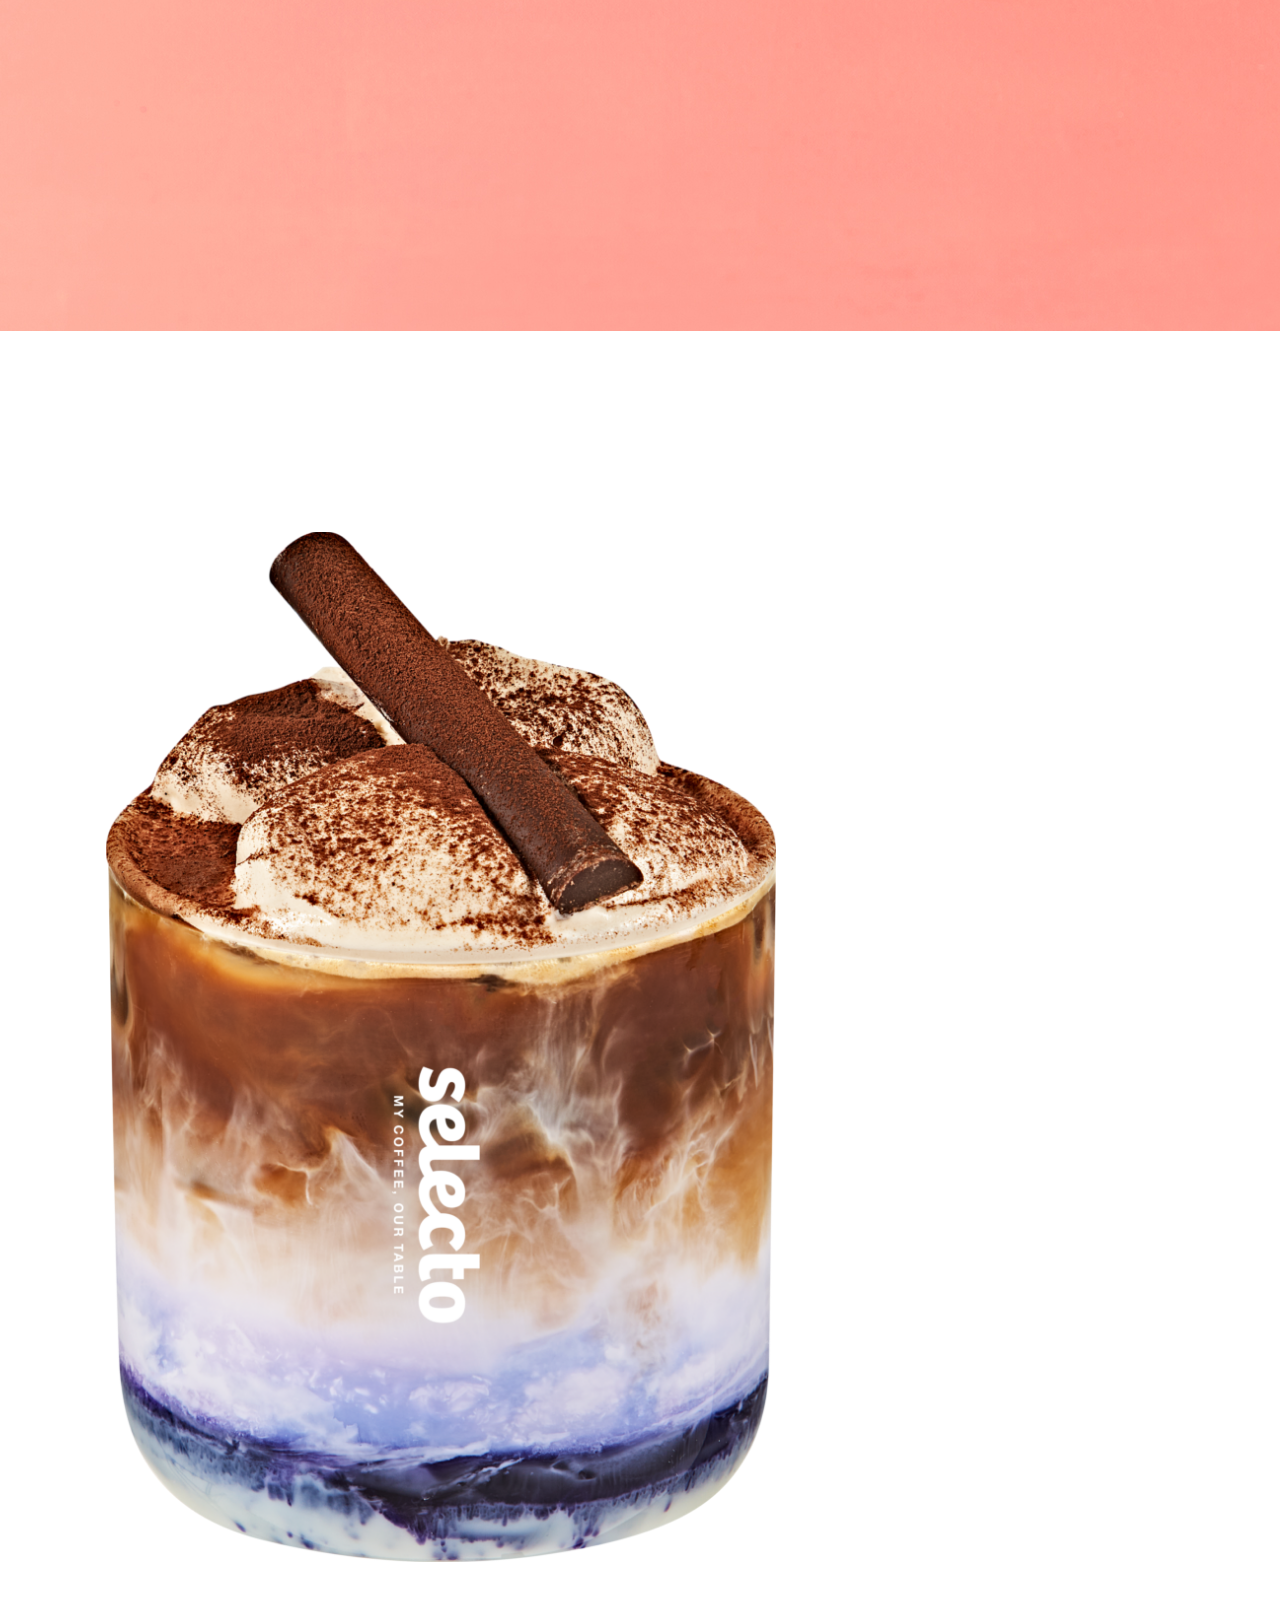
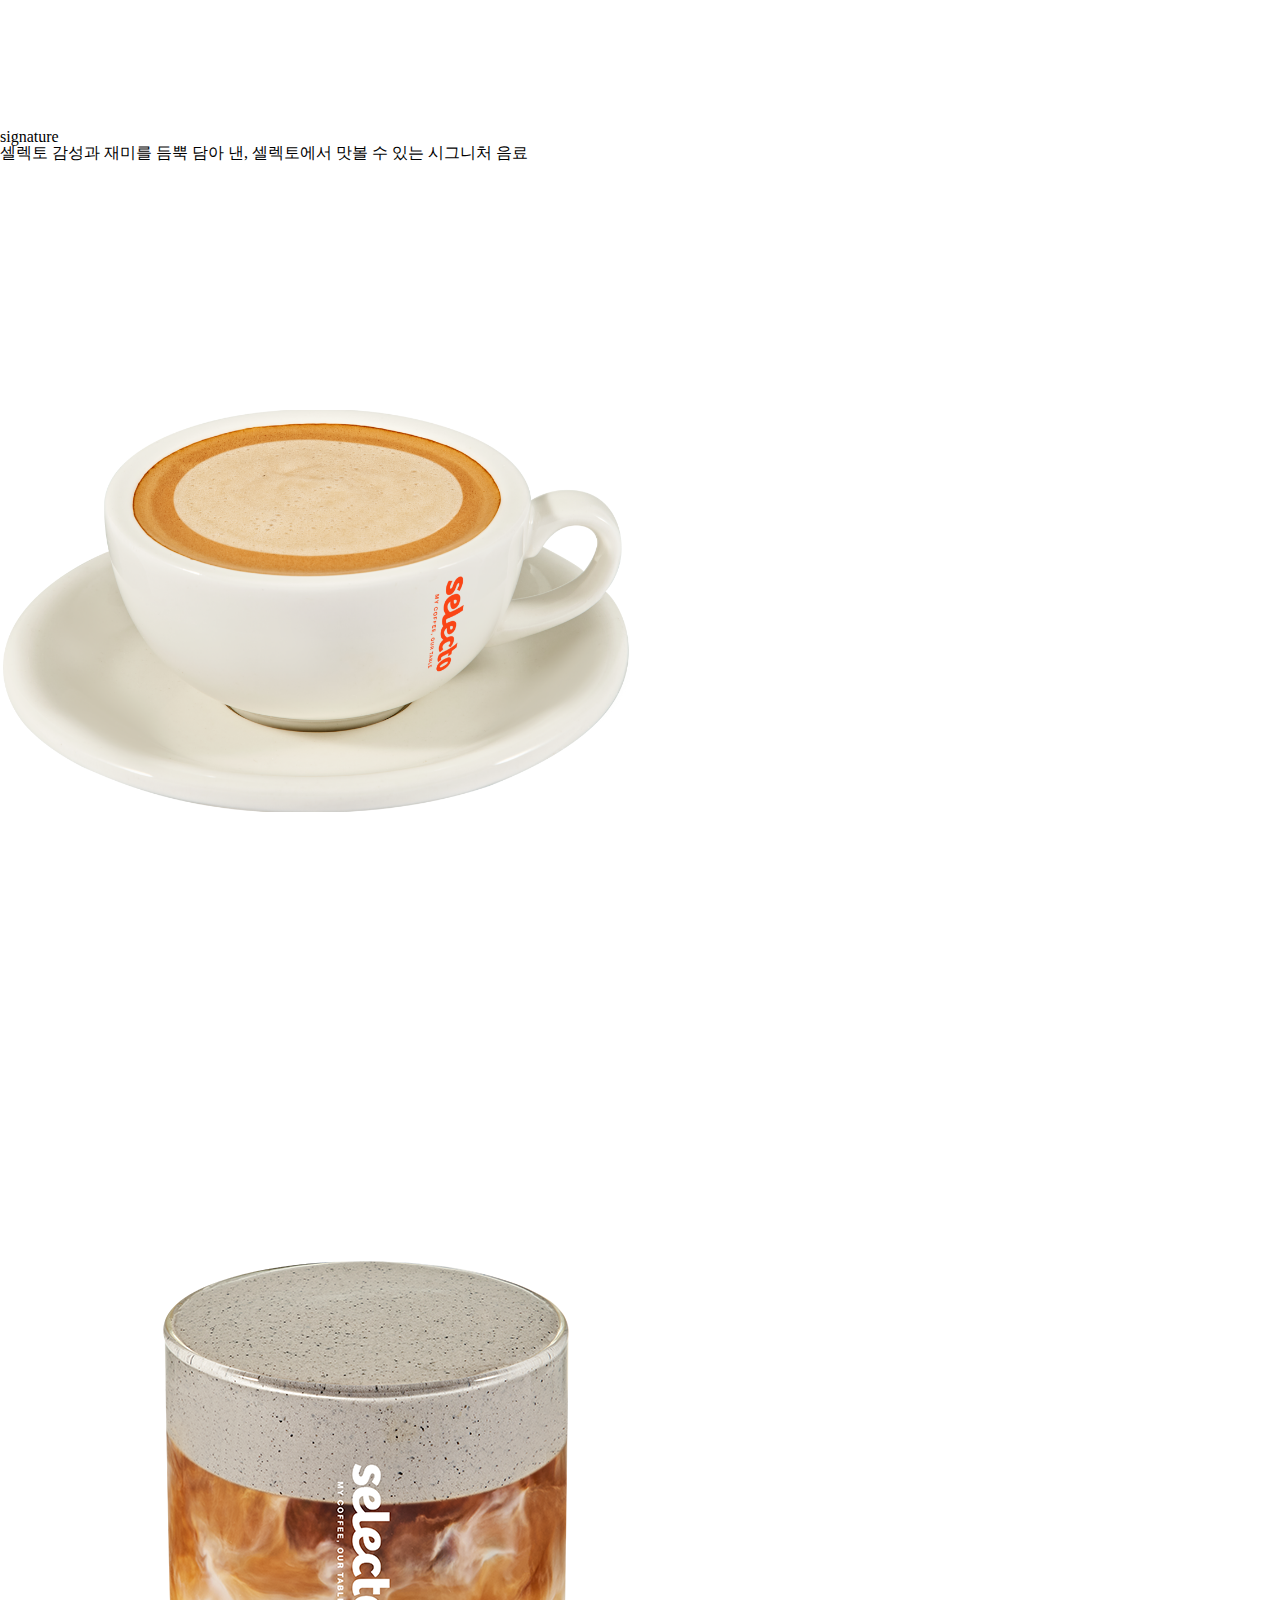
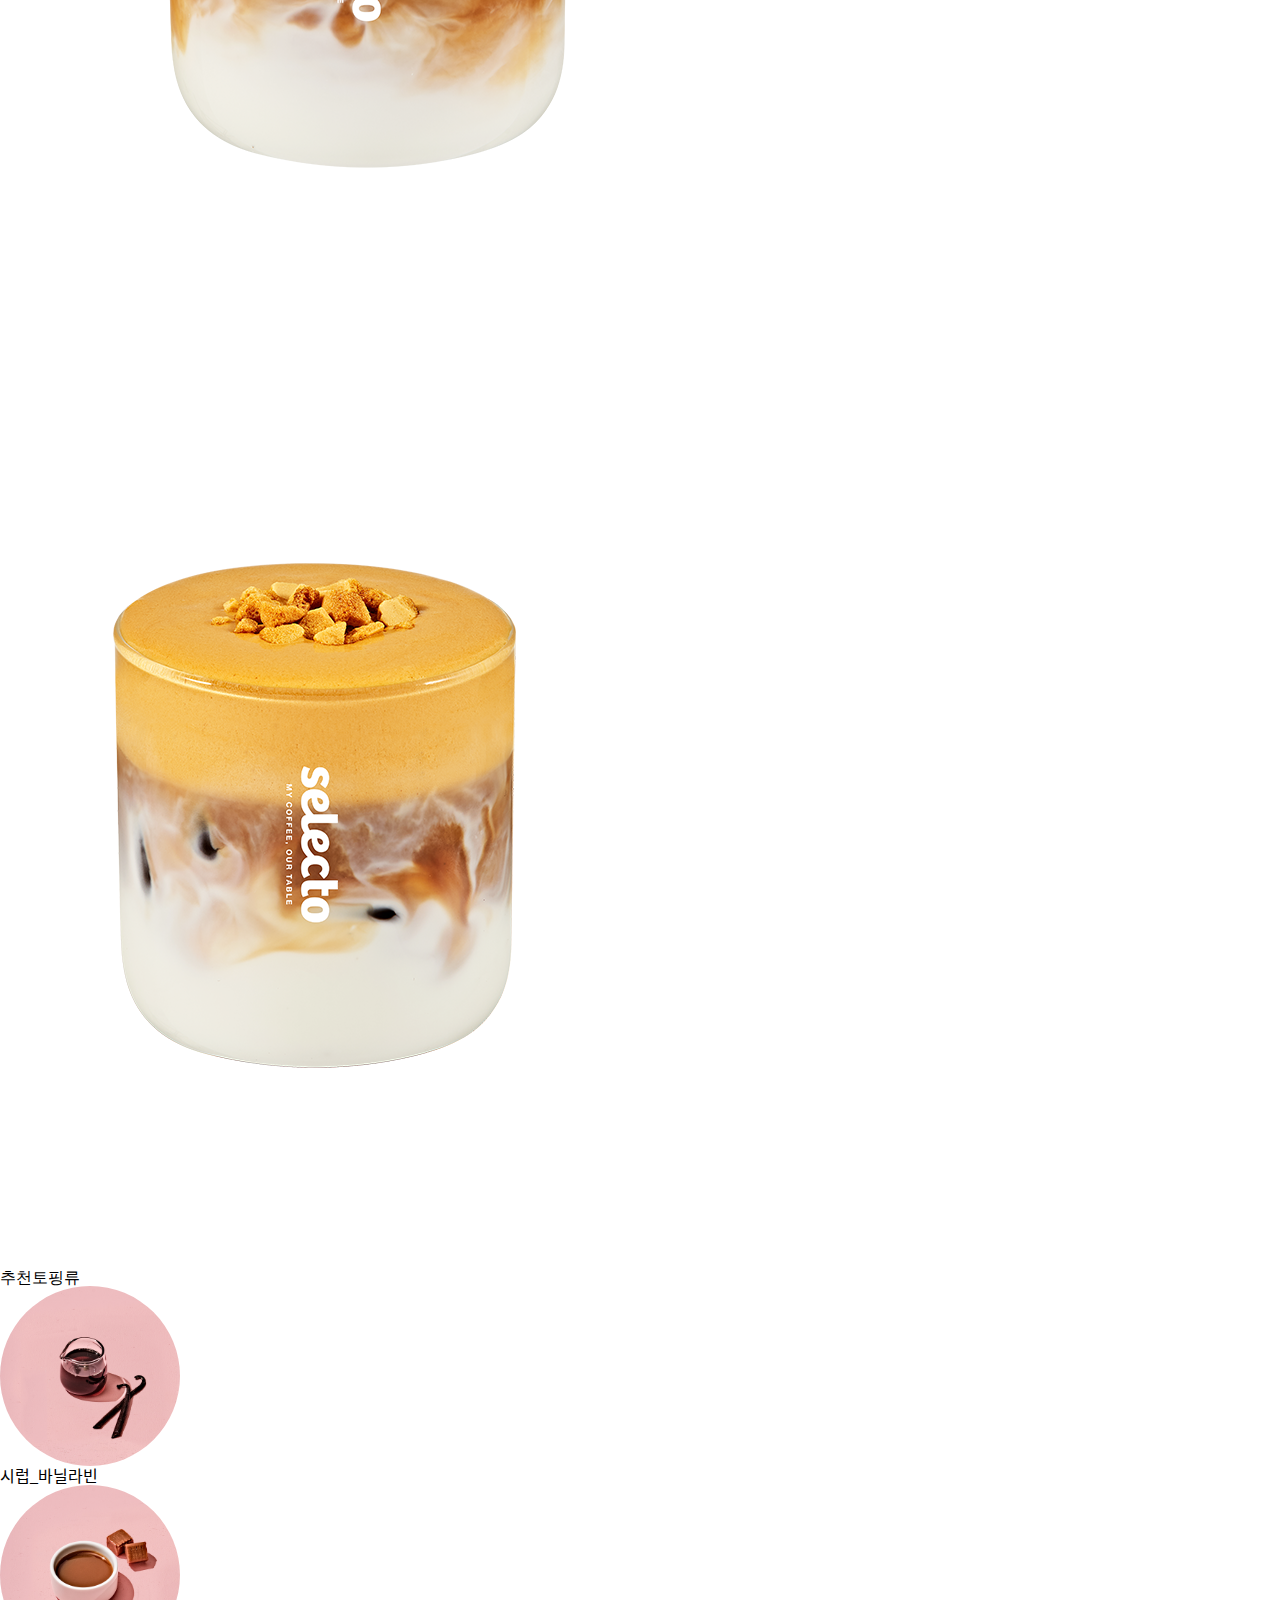
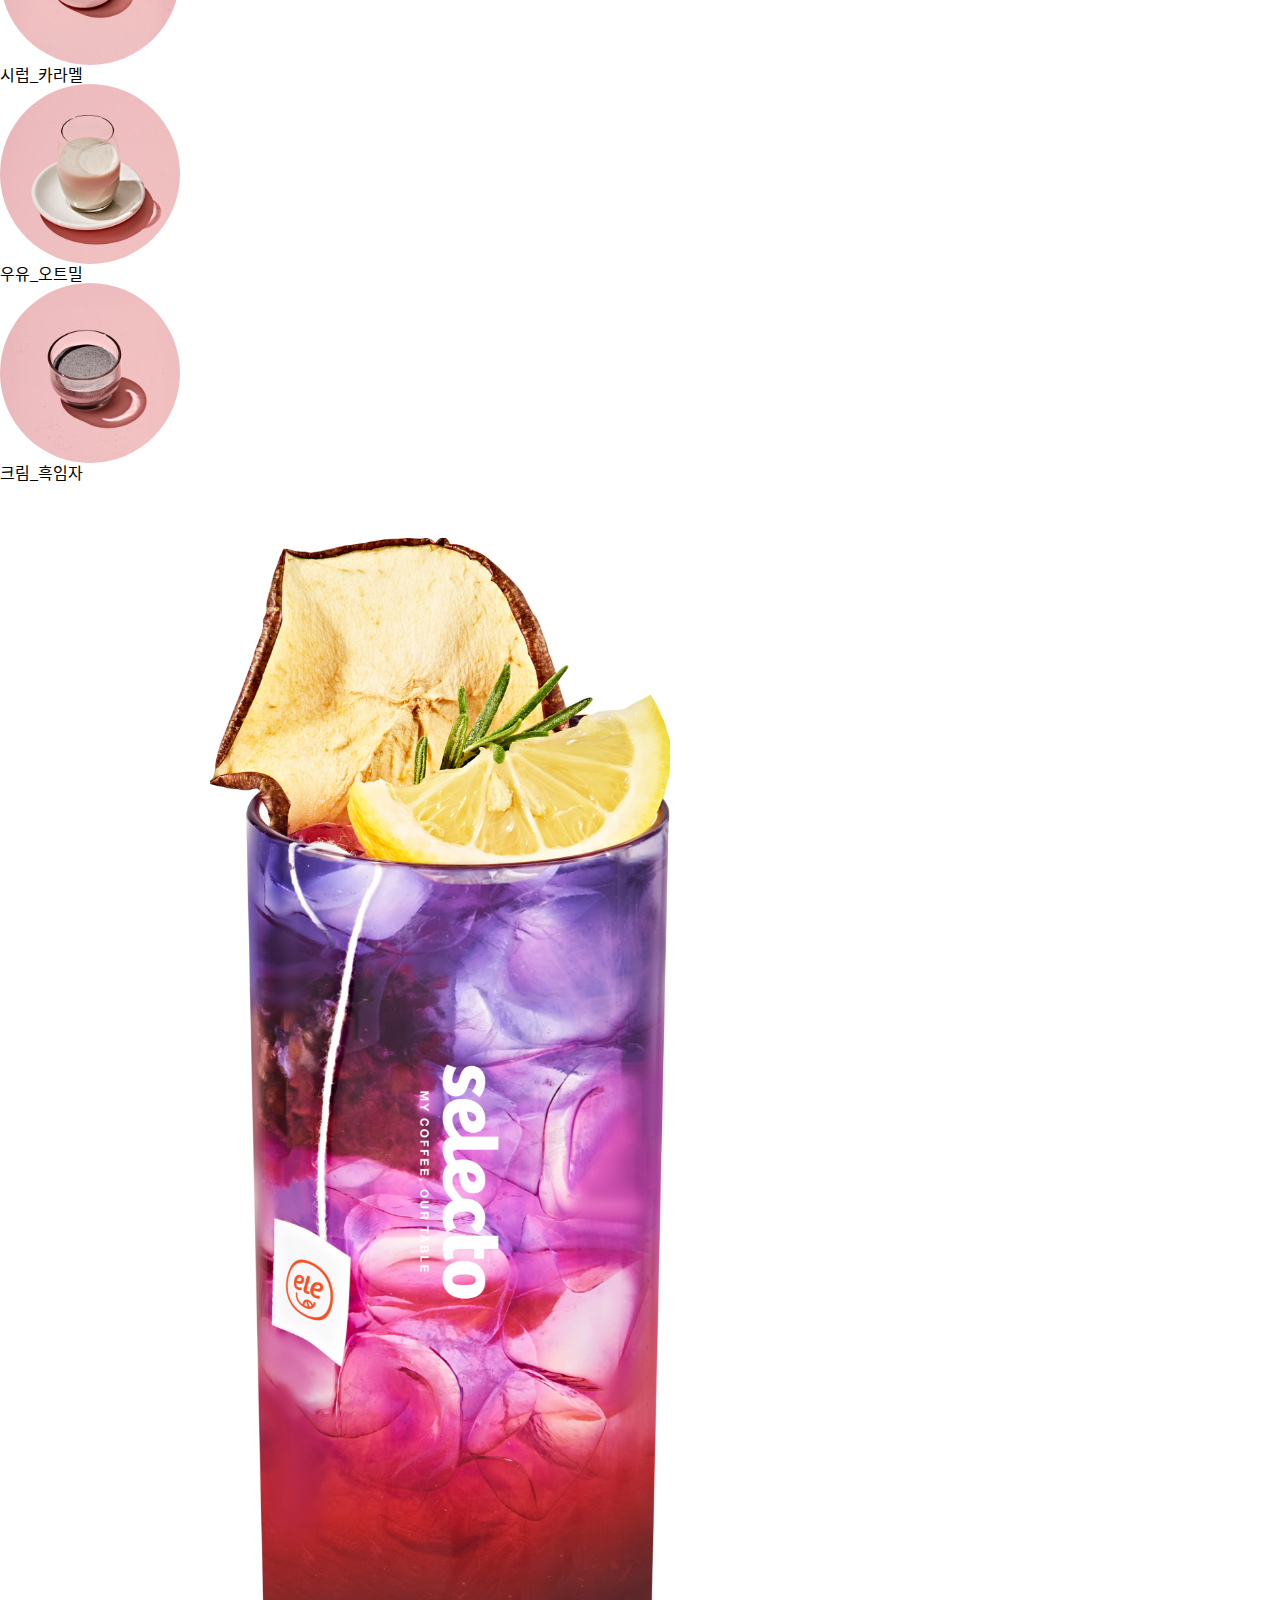
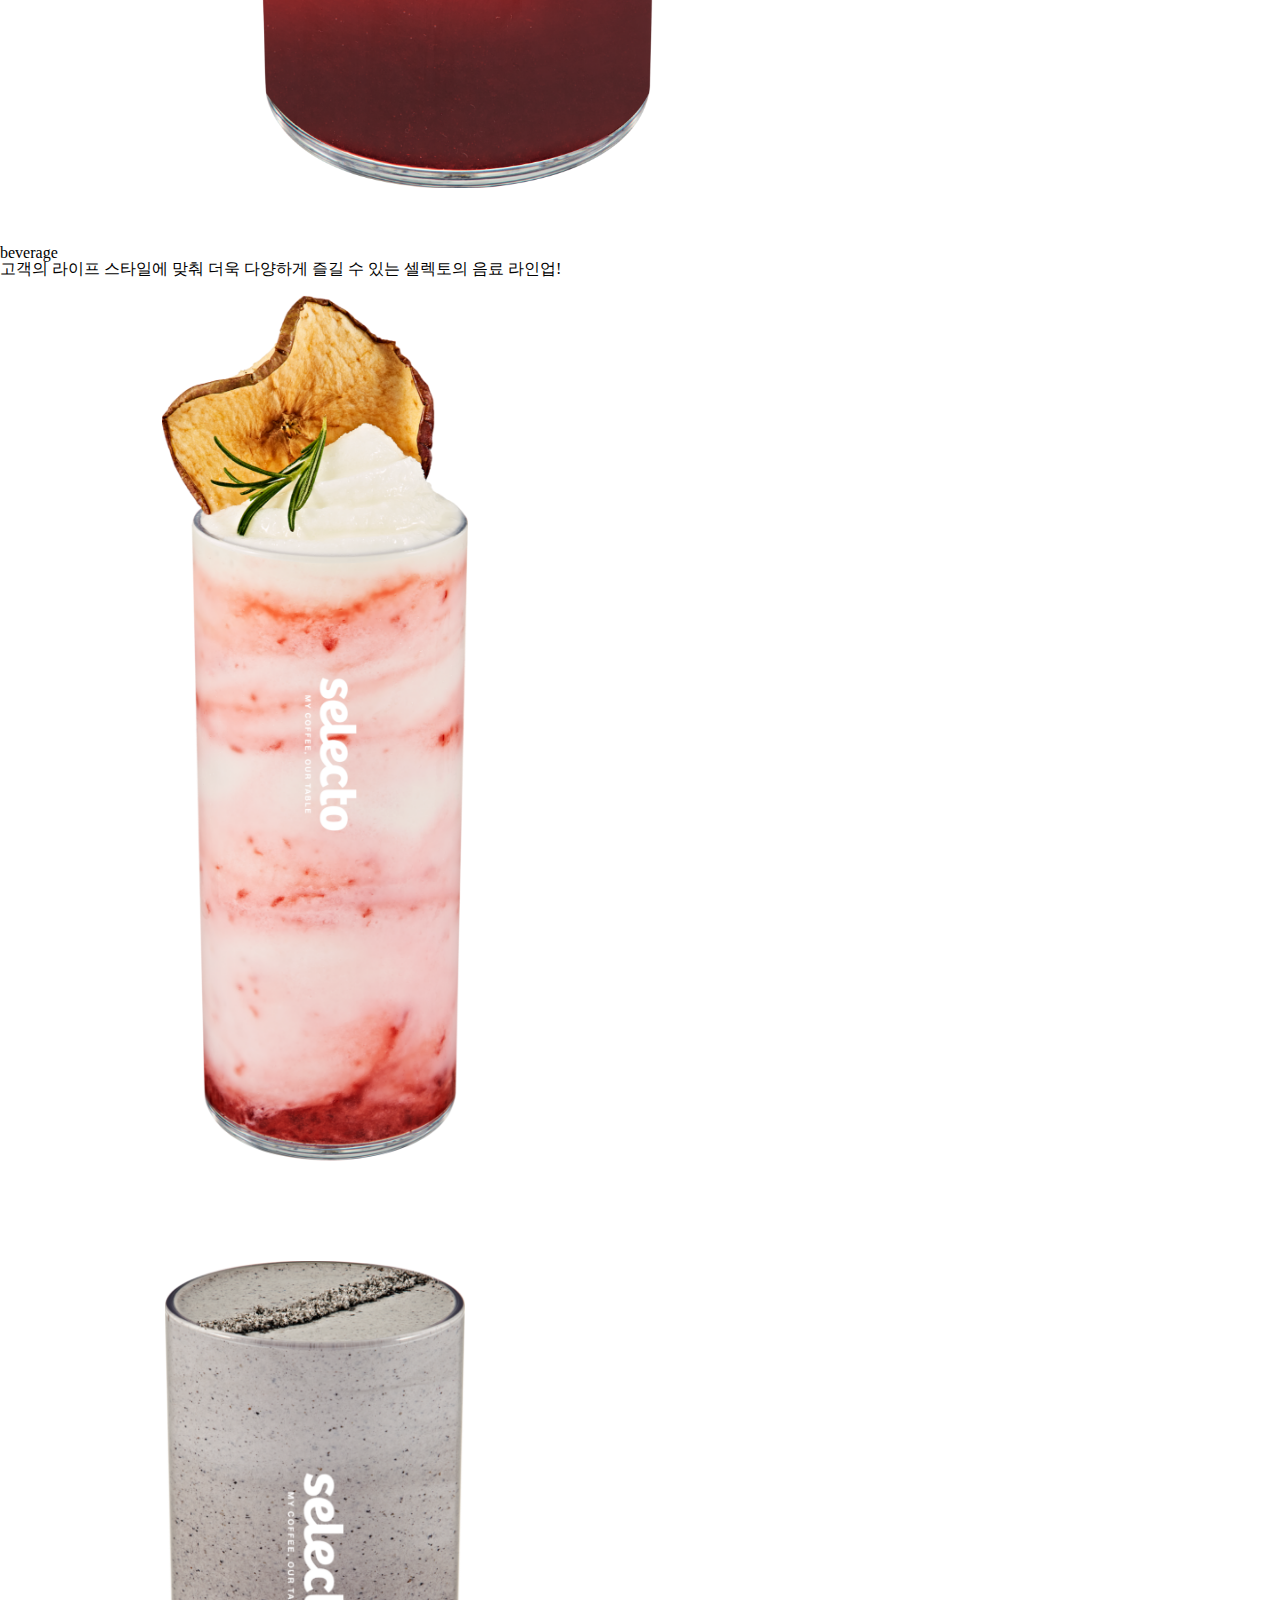
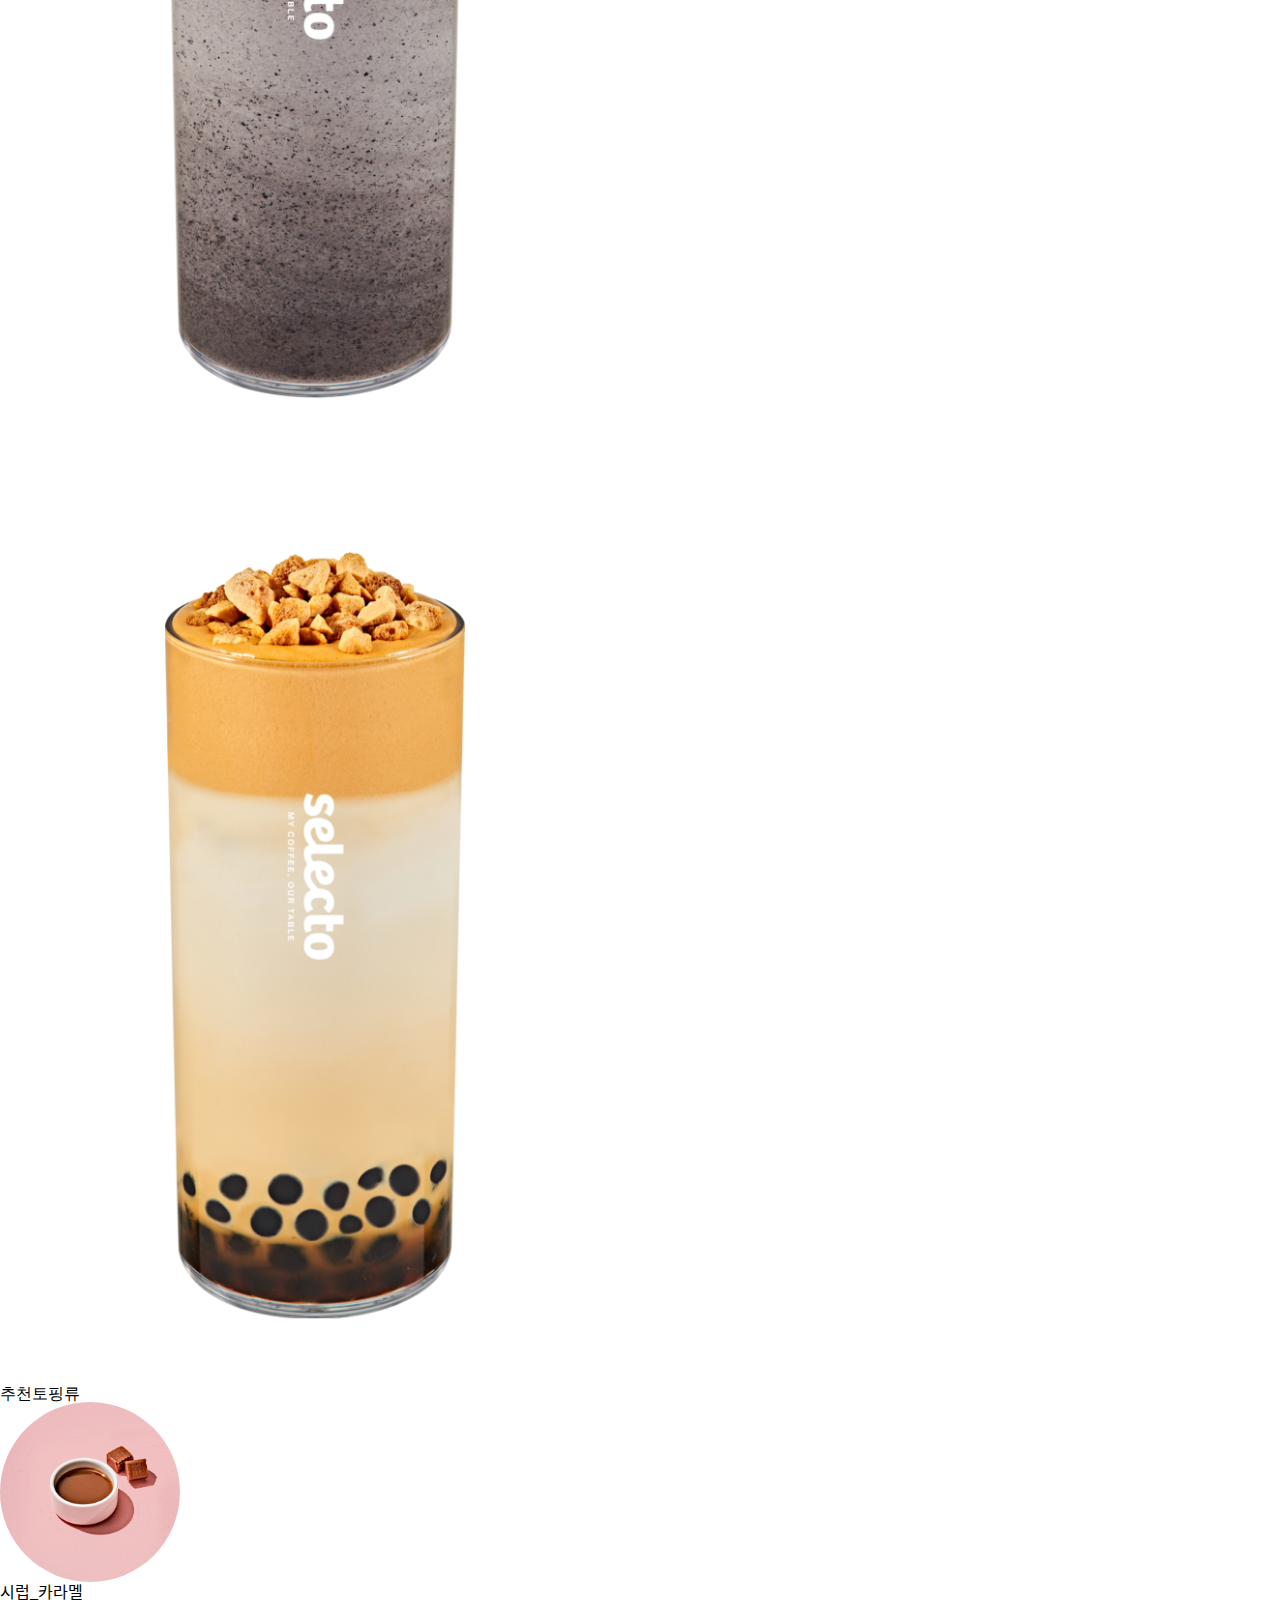
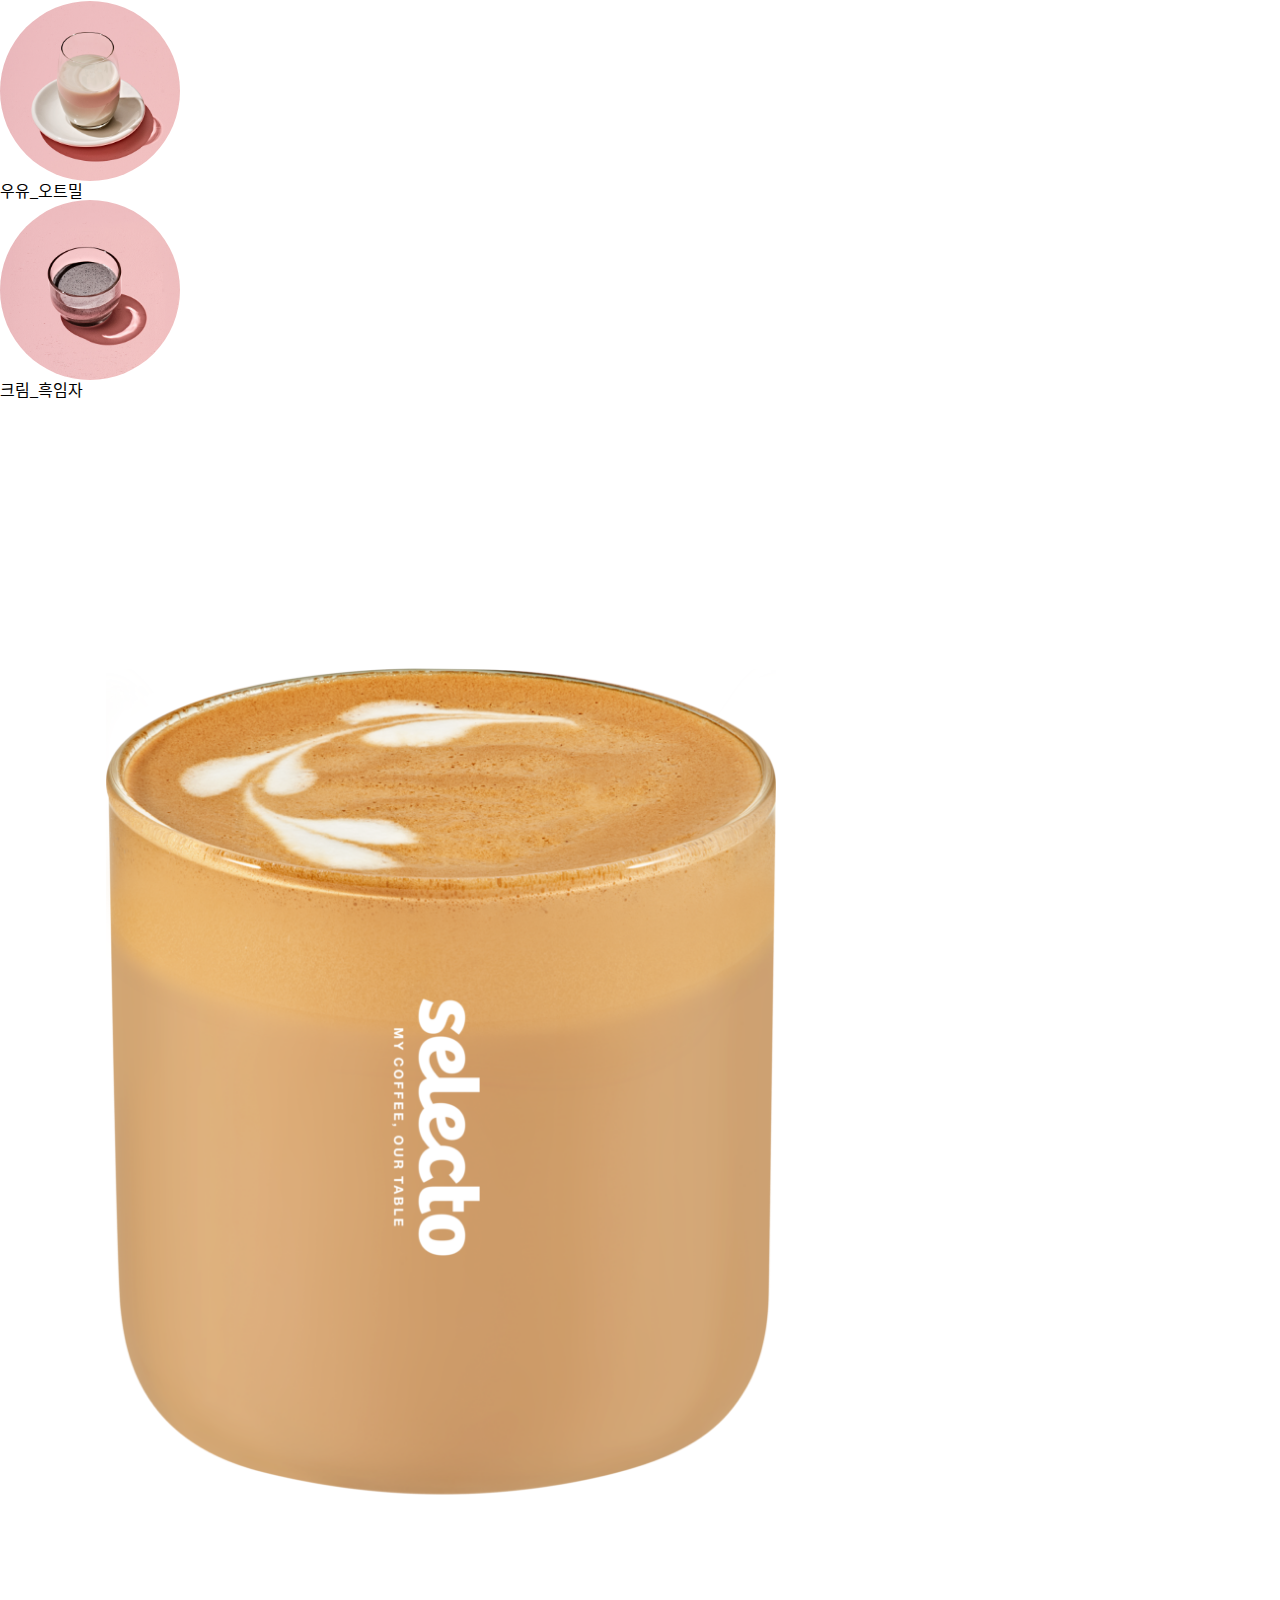
==== commit 32163562: "header 작업중" ====
--- a/index.html
+++ b/index.html
@@ -7,6 +7,8 @@
     <title>selecto</title>
     <link rel="stylesheet" href="https://cdn.jsdelivr.net/npm/swiper@8/swiper-bundle.min.css"/>
     <link rel="stylesheet" href="css/import.css">
+    <link href="https://github.hubspot.com/odometer/themes/odometer-theme-default.css" rel="stylesheet">
+    <script src="https://github.hubspot.com/odometer/odometer.js"></script>
     <script src="https://cdn.jsdelivr.net/npm/swiper/swiper-bundle.min.js"></script>
     <script src="js/core.js"></script>
 </head>
@@ -61,9 +63,9 @@
         <div>
             <ul>
                 <li><a href="#">창업안내</a></li>
-                <li><a href="#">네이버</a></li>
-                <li><a href="#">유튜브</a></li>
-                <li><a href="#">인스타그램</a></li>
+                <li><a href="#"><img src="img/" alt=""></a></li>
+                <li><a href="#"><img src="img/n" alt=""></a></li>
+                <li><a href="#"><img src="img/n" alt=""></a></li>
             </ul>
         </div>
     </header>
@@ -240,11 +242,93 @@
                                 </figure>
                             </li>
                         </ul>
-
                     </li>
                 </ul>
+            </div>
+        </div>
+        <img src="img/m-3rd_sec-header.svg" alt="MY COFFEE, OUR TABLE.">
+        <img src="img/m-3rd_sec-bg.png" alt="쿠키만드는 장면">
+        <div class="autoslider">
+            <ul>
+                <li><img src="img/m-3rd_sec-marquee.svg" alt="">매장에서 직접 구워 맛있는 셀렉토 쿠키</li>
+                <li><img src="img/m-3rd_sec-marquee.svg" alt="">매장에서 직접 구워 맛있는 셀렉토 쿠키</li>
+                <li><img src="img/m-3rd_sec-marquee.svg" alt="">매장에서 직접 구워 맛있는 셀렉토 쿠키</li>
+                <li><img src="img/m-3rd_sec-marquee.svg" alt="">매장에서 직접 구워 맛있는 셀렉토 쿠키</li>
+                <li><img src="img/m-3rd_sec-marquee.svg" alt="">매장에서 직접 구워 맛있는 셀렉토 쿠키</li>
+            </ul>
+            <div>
+                <img src="img/m-circle-txt.png" alt="selecto_coffee">
+                <a href="#">
+                    <img src="img/m-arrow.png" alt="오른쪽 화살표">
+                </a>
+            </div>
+        </div>
+        <div class="give_contain">
+            <div class="lefthalf">
+                <h2>셀렉토 커피에서 커피와 기부를 함께 즐기세요!</h2>
+                <p>매일 마시는 커피 한 잔을 '마시기만 해도 기부'가 되는 곳이 있습니다.<br>셀렉토커피에서는 SELECTO'S PICK을 마시기만 해도 결식아동에게 '우유 1팩'이 기부됩니다.</p>
+                <div class="count">
+                    <span>결식아동에게 기부된 우유</span>
+                    <span id="odometer"></span>
+                </div>
+                <a href="#">자세히 보기</a>
+            </div>
+            <div class="righthalf">
+                <div class="circle">
+                    <ul>
+                        <li></li>
+                        <li></li>
+                    </ul>
+                    <div class="scircle"></div>
+                </div>
+            </div>
+        </div>
+        <div>
+            <h2>NEWS & EVENTS</h2>
+            <ul>
+                <li>
+                    <a href="#">
+                        <div>
+                            <span>EVENT</span>
+                            <h3>[NEW VIDEO] 내가 셀렉하는 오늘의 무드는?</h3>
+                            <small>2022/10/18 ~ 2024/10/18</small>
+                        </div>
+                        <img src="img/20221020170546_o78rvd.png" alt="내가 셀렉하는 오늘의 무드는?">
 
-            </div>
+                    </a>
+                </li>
+                <li>
+                    <a href="#">
+                        <div>
+                            <span>EVENT</span>
+                            <h3>[NEW VIDEO] Why is SELECTO special?</h3>
+                            <small>2022/10/18 ~ 2024/10/18</small>
+                        </div>
+                        <img src="img/20221020170125_nr4chj.png" alt="Why is SELECTO special?">
+                    </a>
+                </li>
+                <li>
+                    <a href="#">
+                        <div>
+                            <span>EVENT</span>
+                            <h3>[제작지원] tvN 드라마 '슈룹' 제작지원</h3>
+                            <small>2022/10/15 ~ 2022/12/04</small>
+                        </div>
+                        <img src="img/20221020172816_fnt2vt.png" alt="tvN 드라마 '슈룹' 제작지원">
+                    </a>
+                </li>
+            </ul>
+        </div>
+        <div class="sns_contain">
+            <h2>
+                <img src="img/m-6th_sec-header_icon.svg" alt="인스타그램">
+                selecto_coffee
+            </h2>
+            <ul>
+                <li><a href="#"><img src="img/20221111112930_ybyb29.jpg" alt=""></a></li>
+                <li><a href="#"><img src="img/20221111112916_k9tthc.jpg" alt=""></a></li>
+                <li><a href="#"><img src="img/20221111112901_m2fnup.jpg" alt=""></a></li>
+            </ul>
         </div>
     </section>
     <footer>
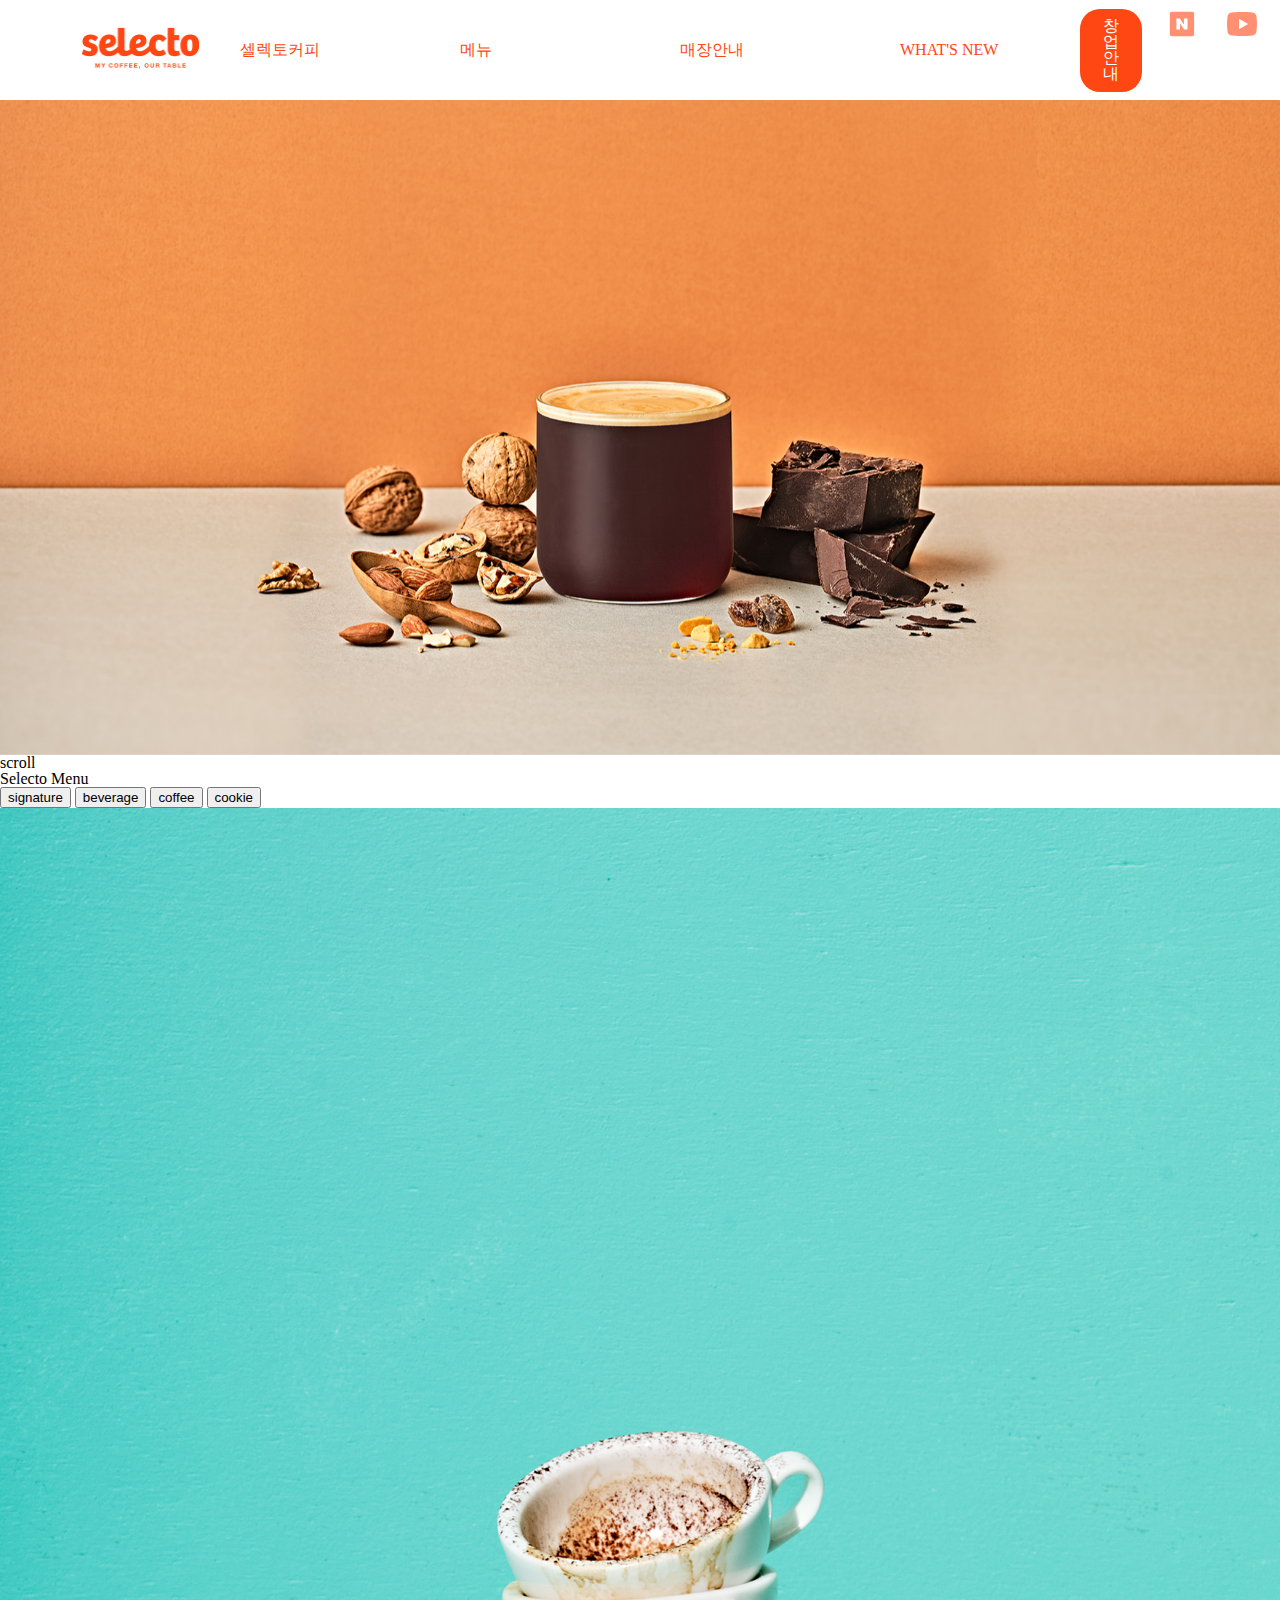
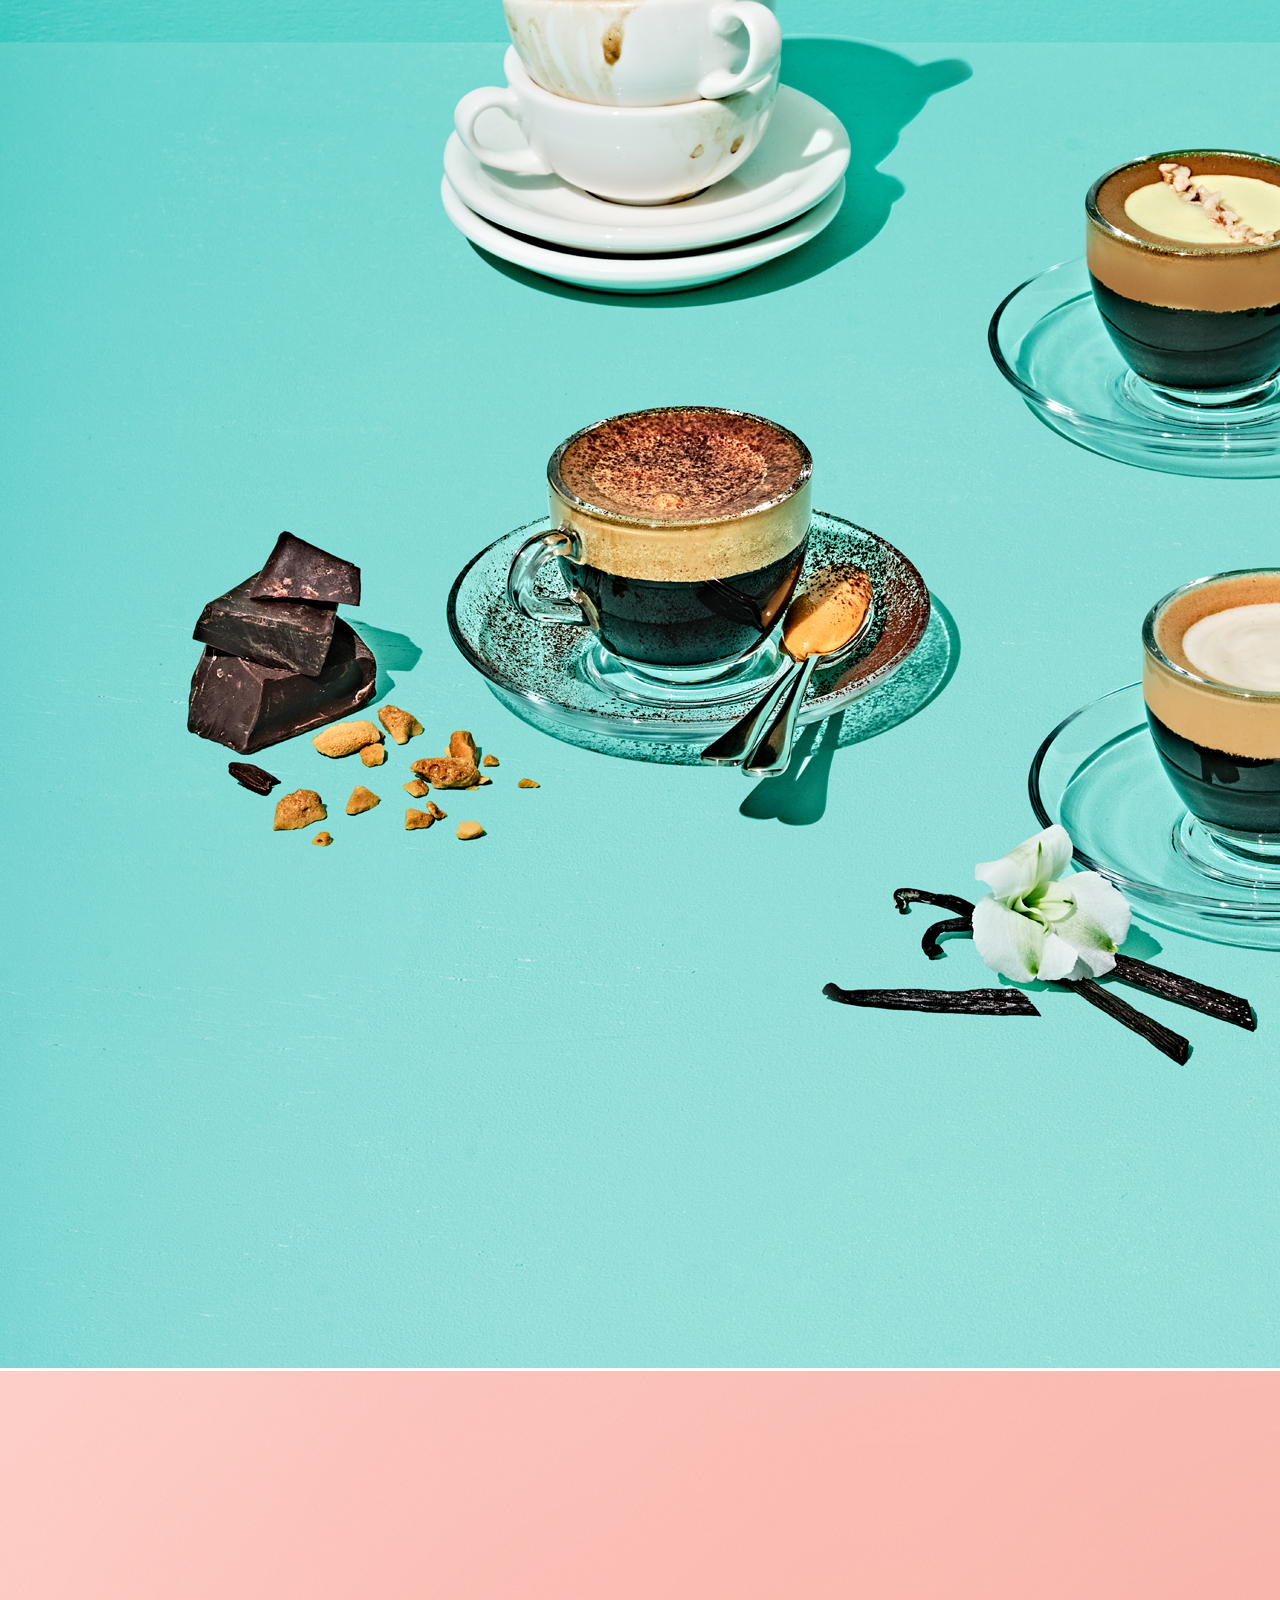
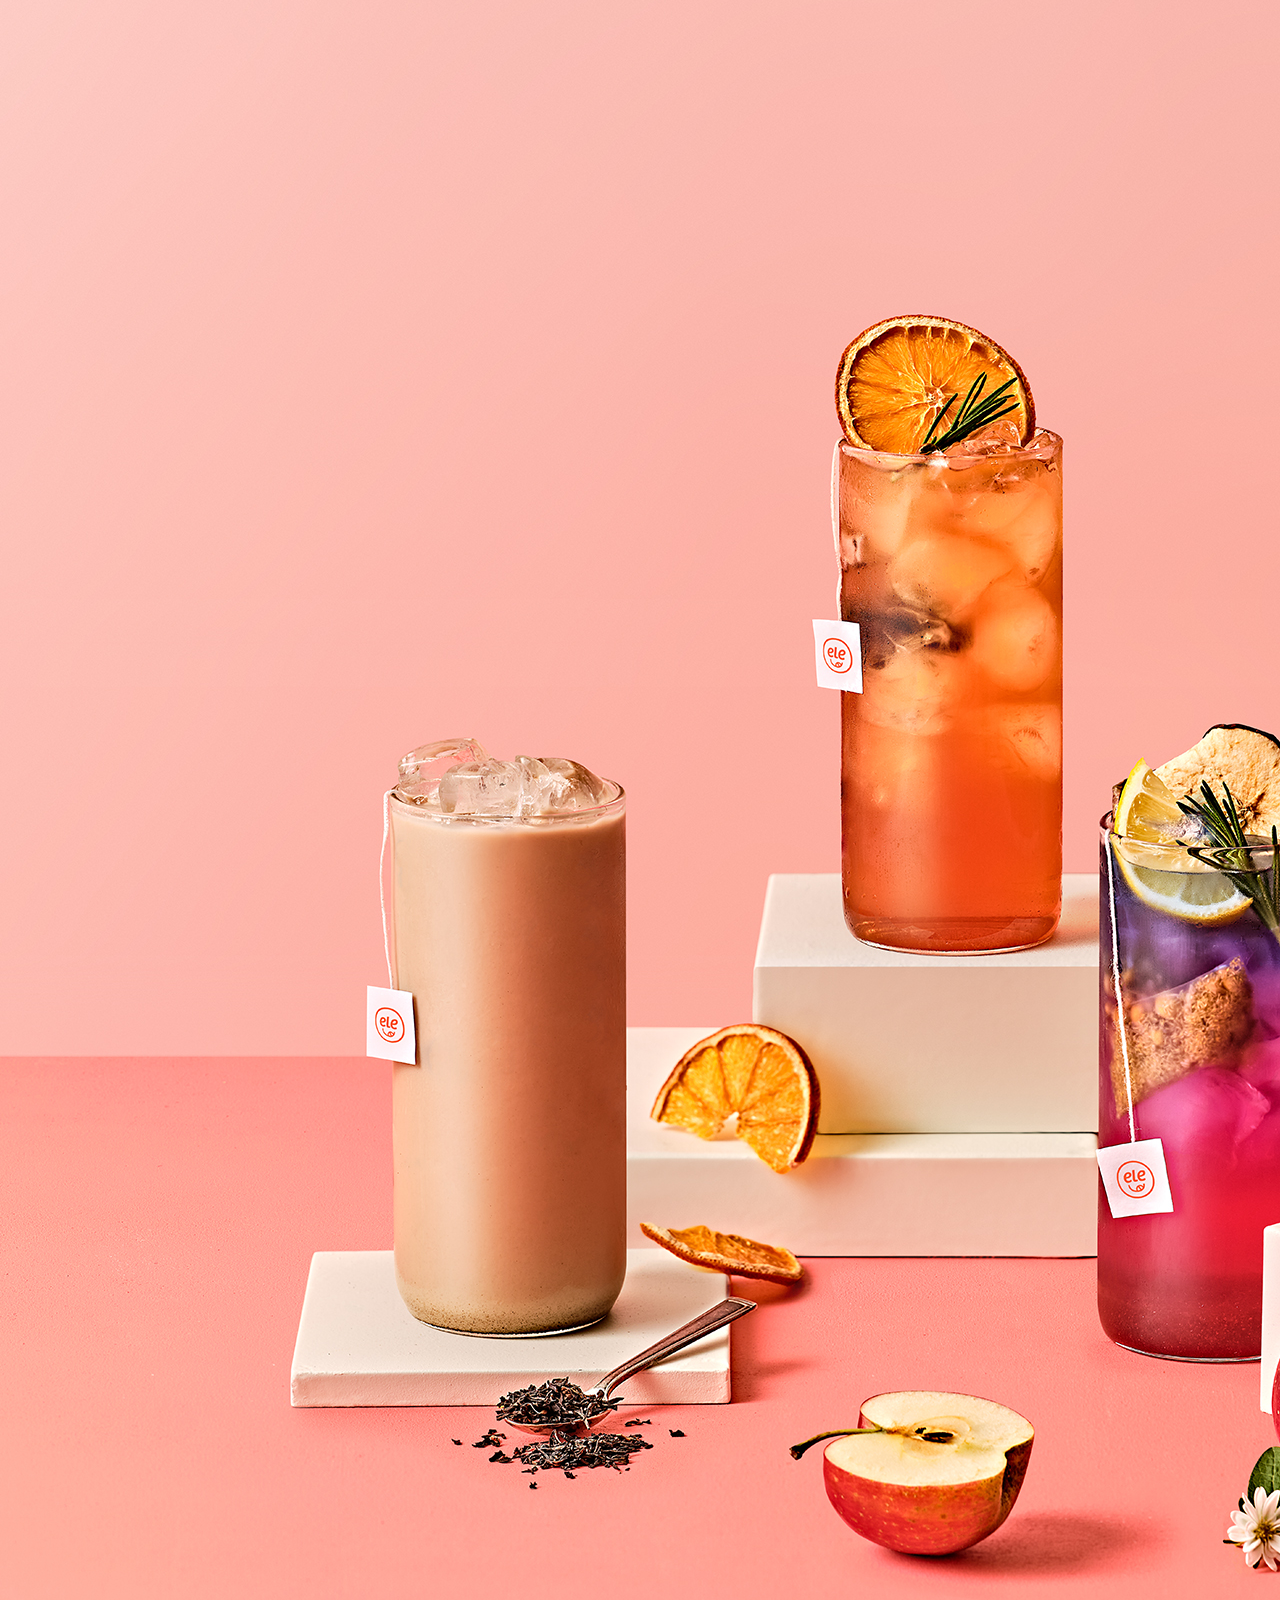
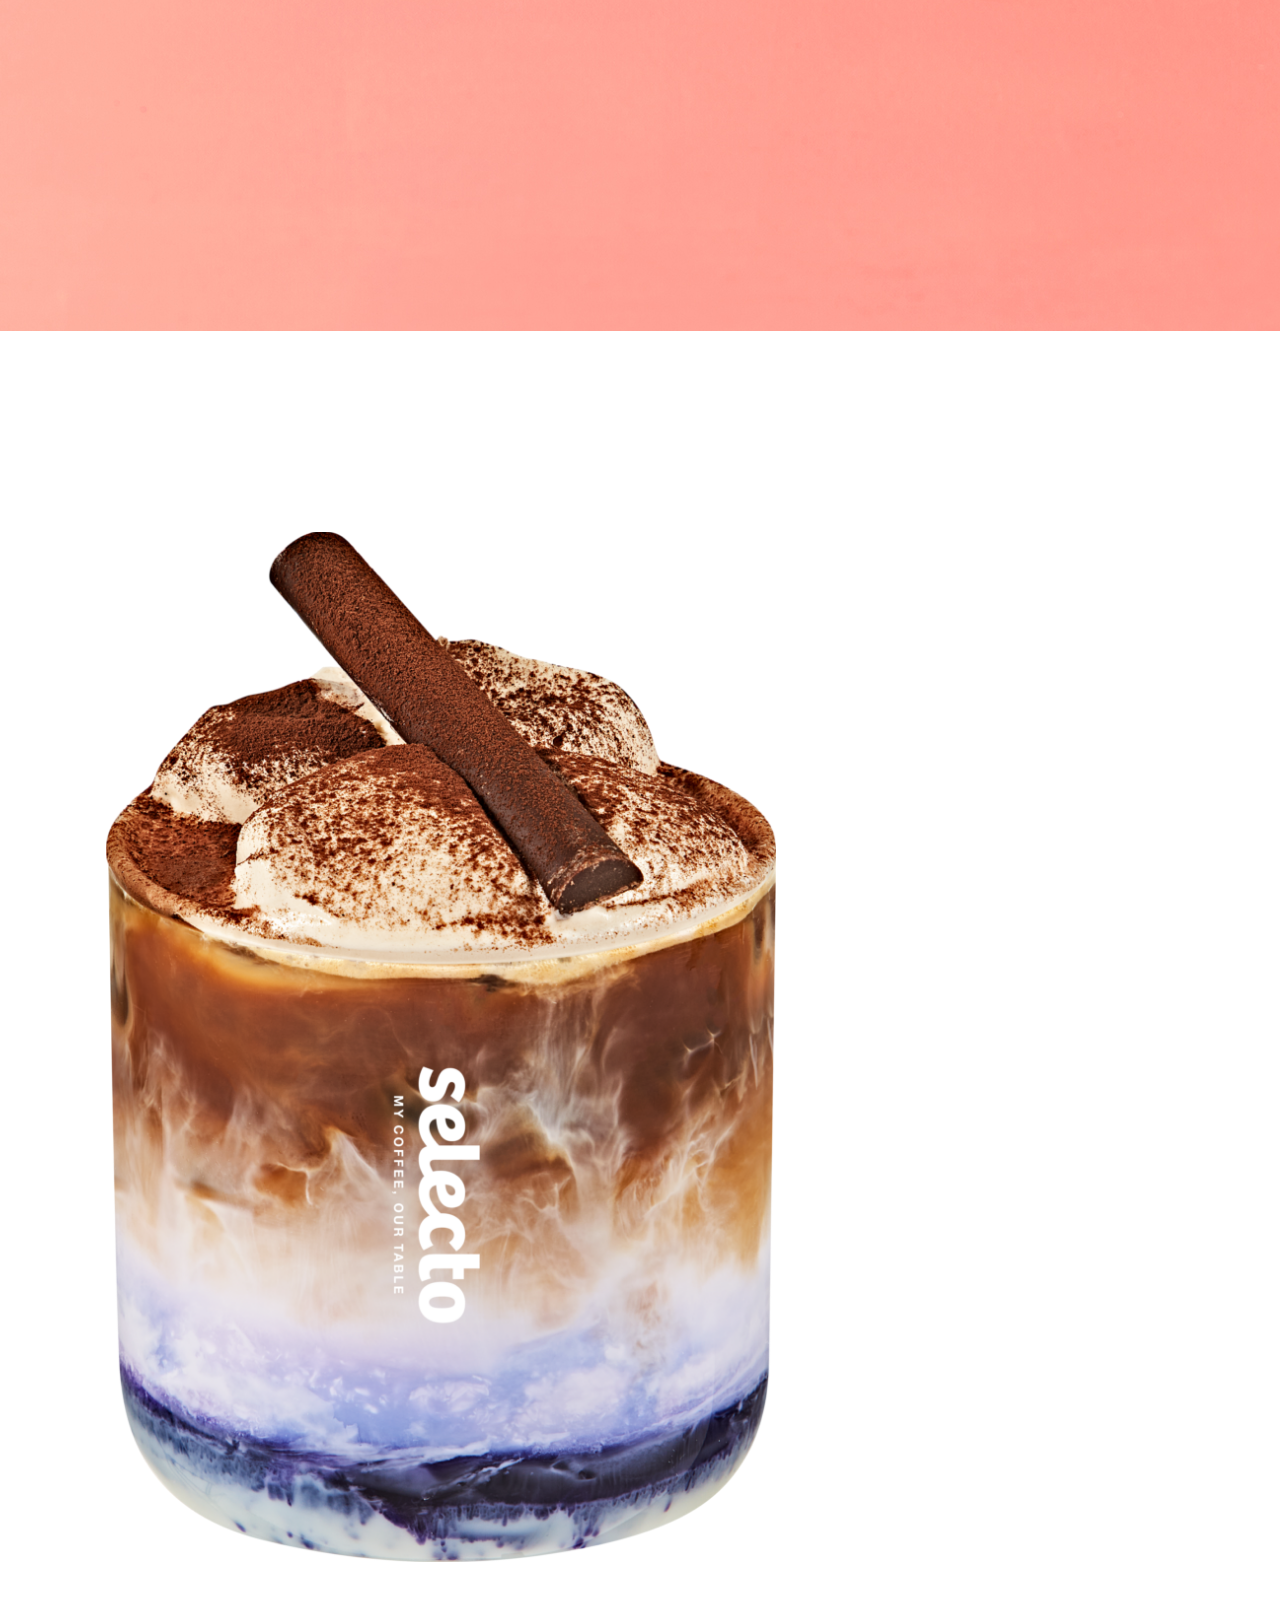
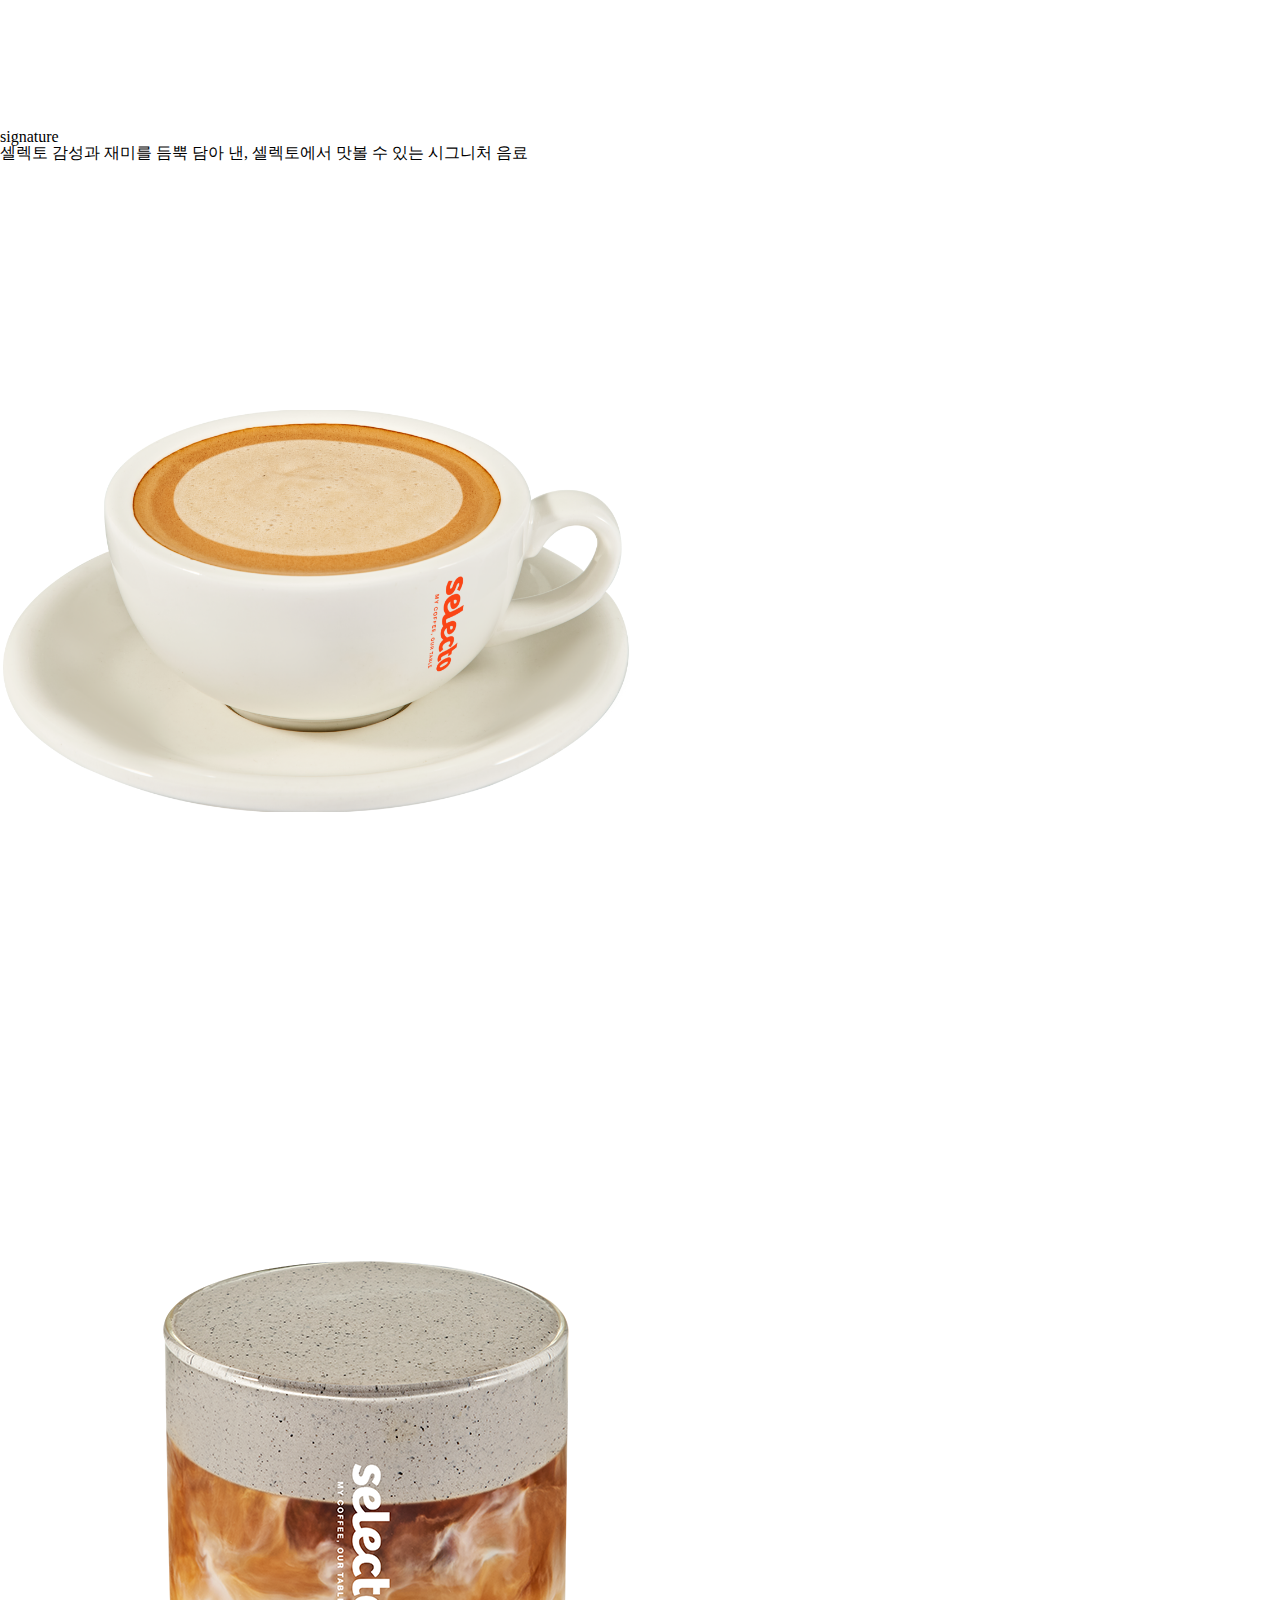
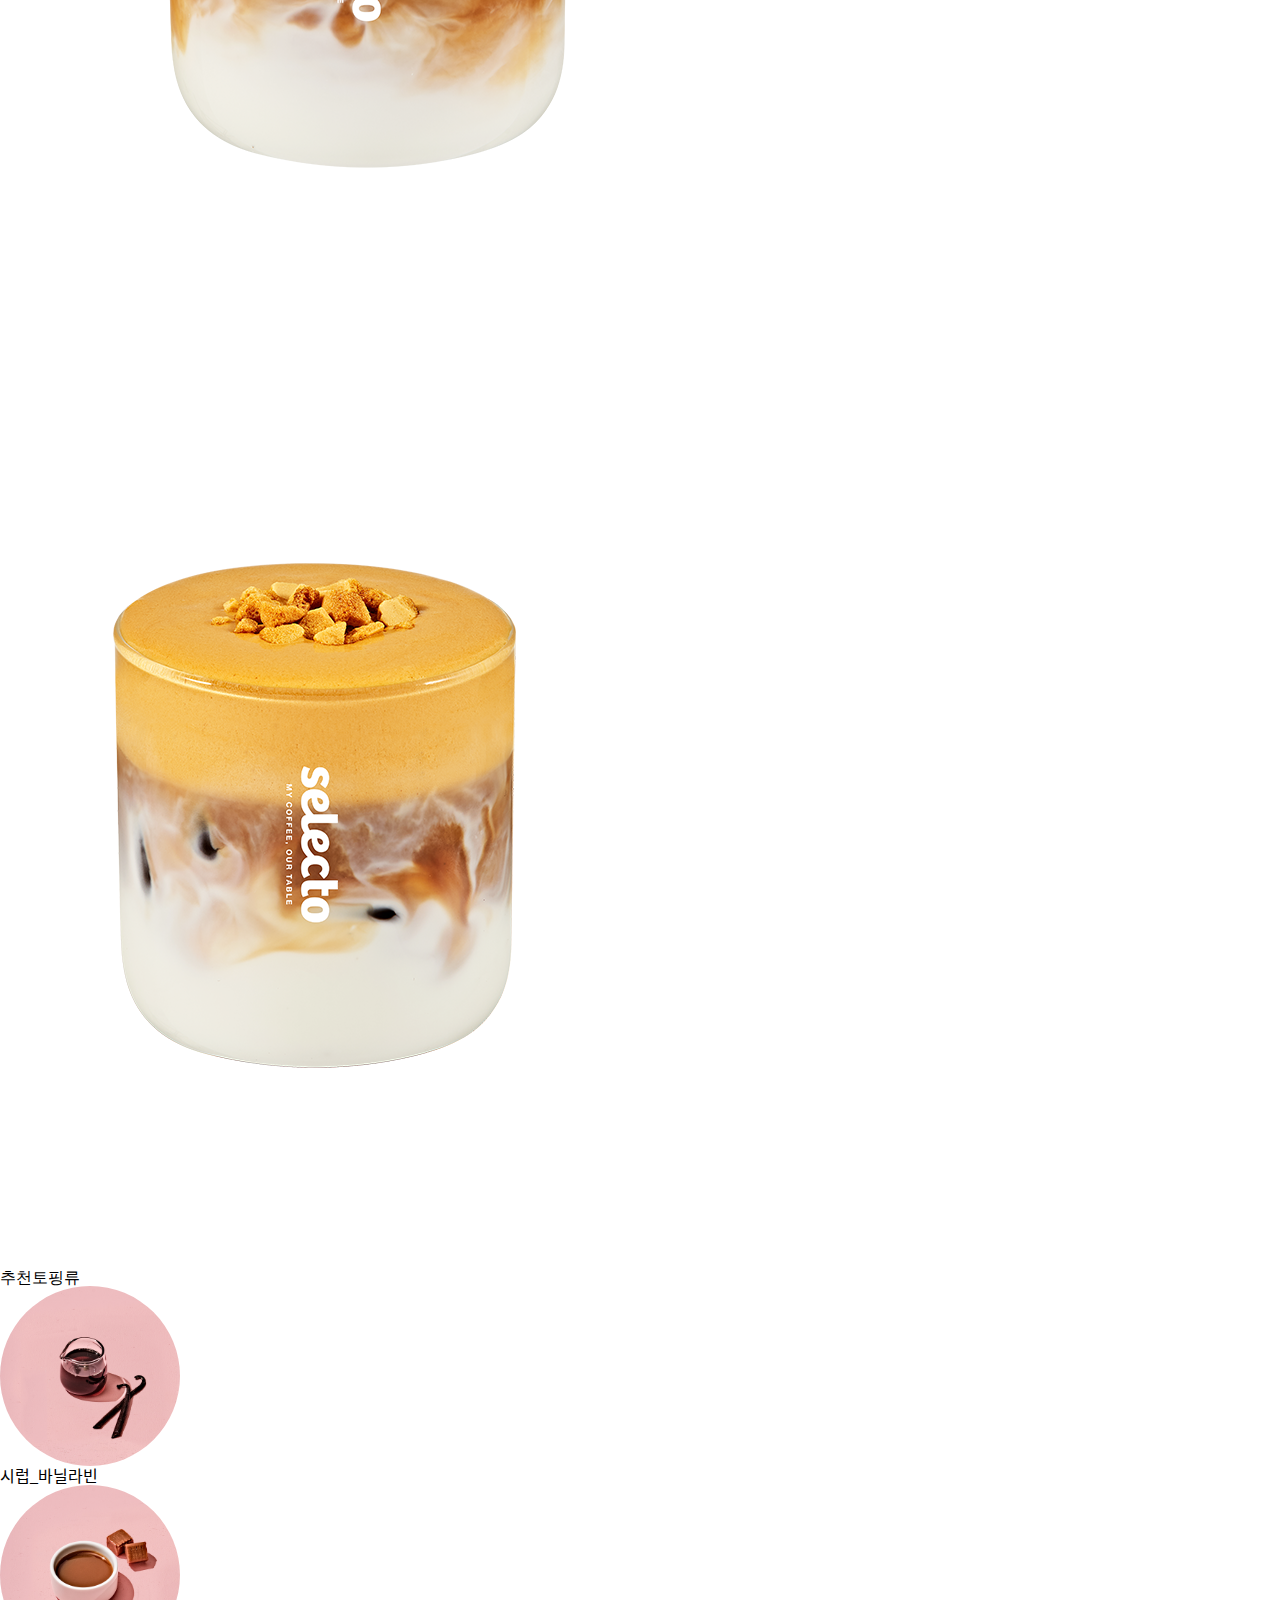
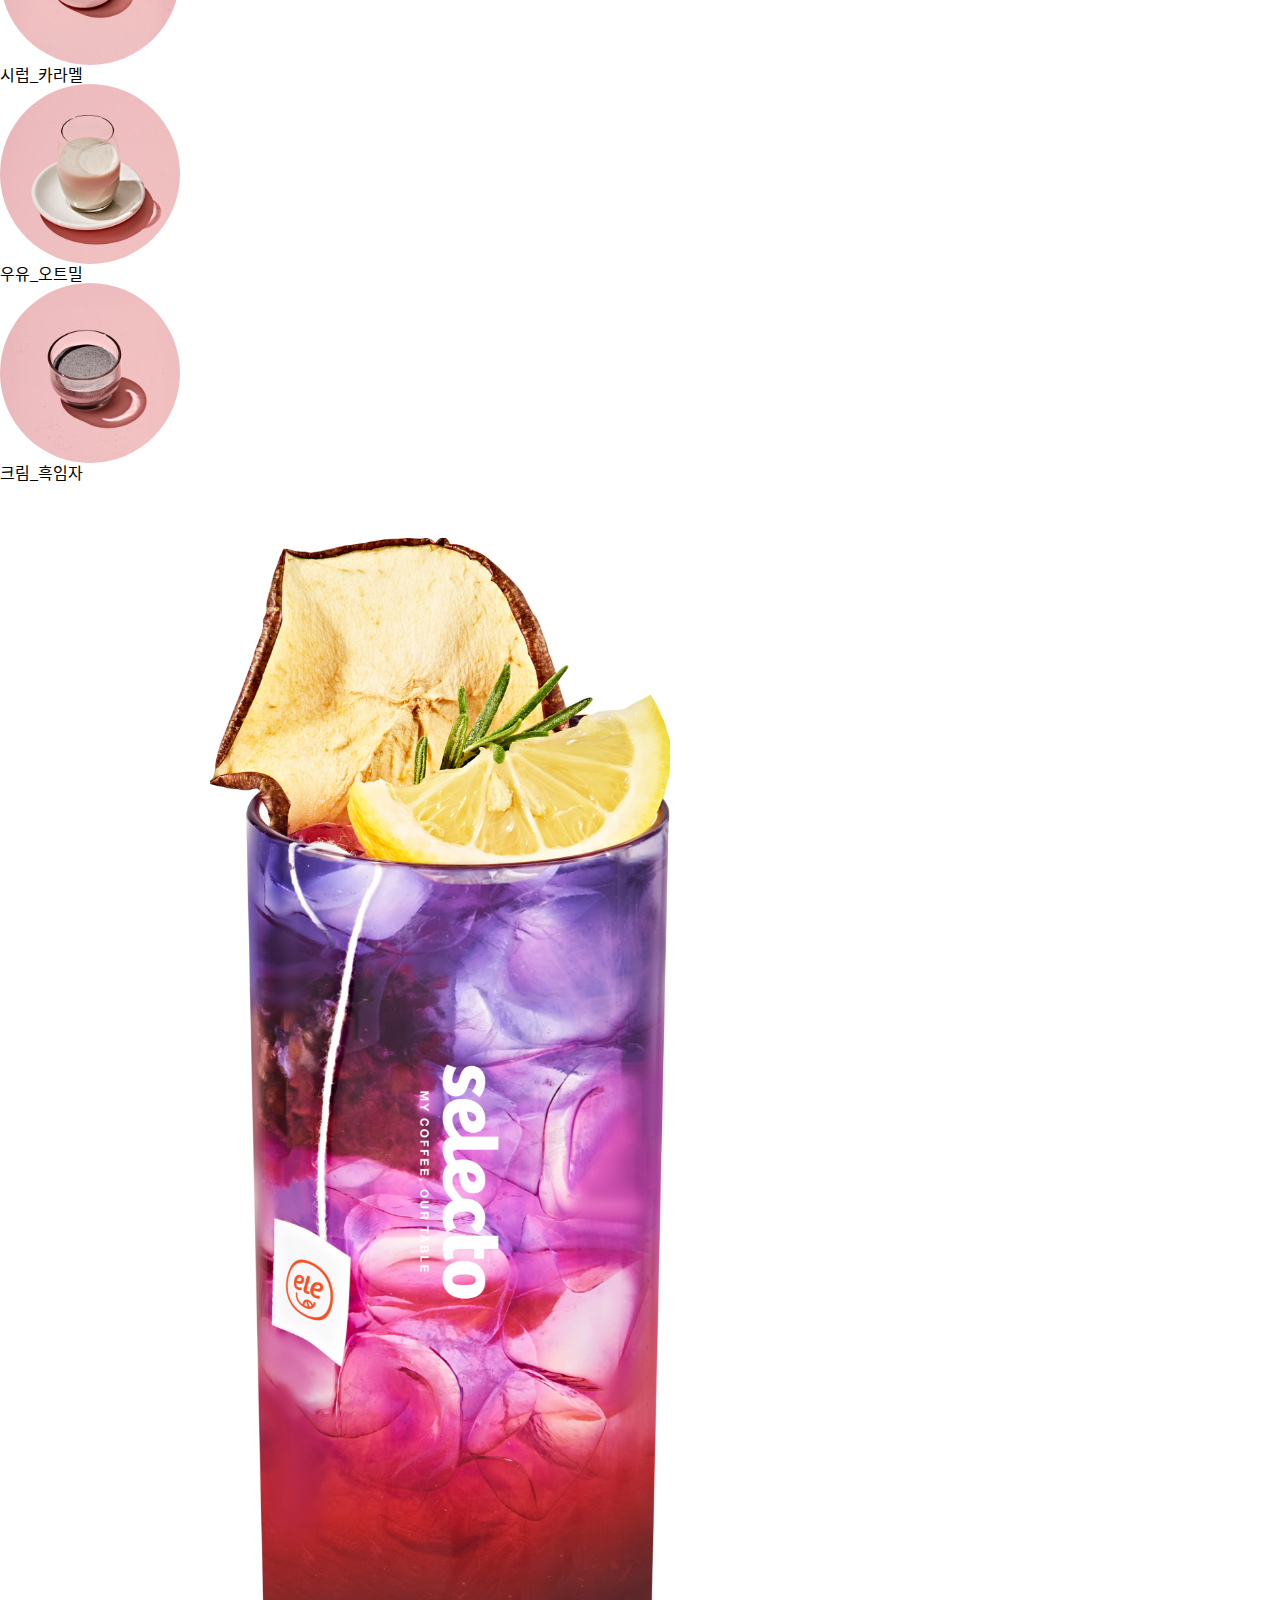
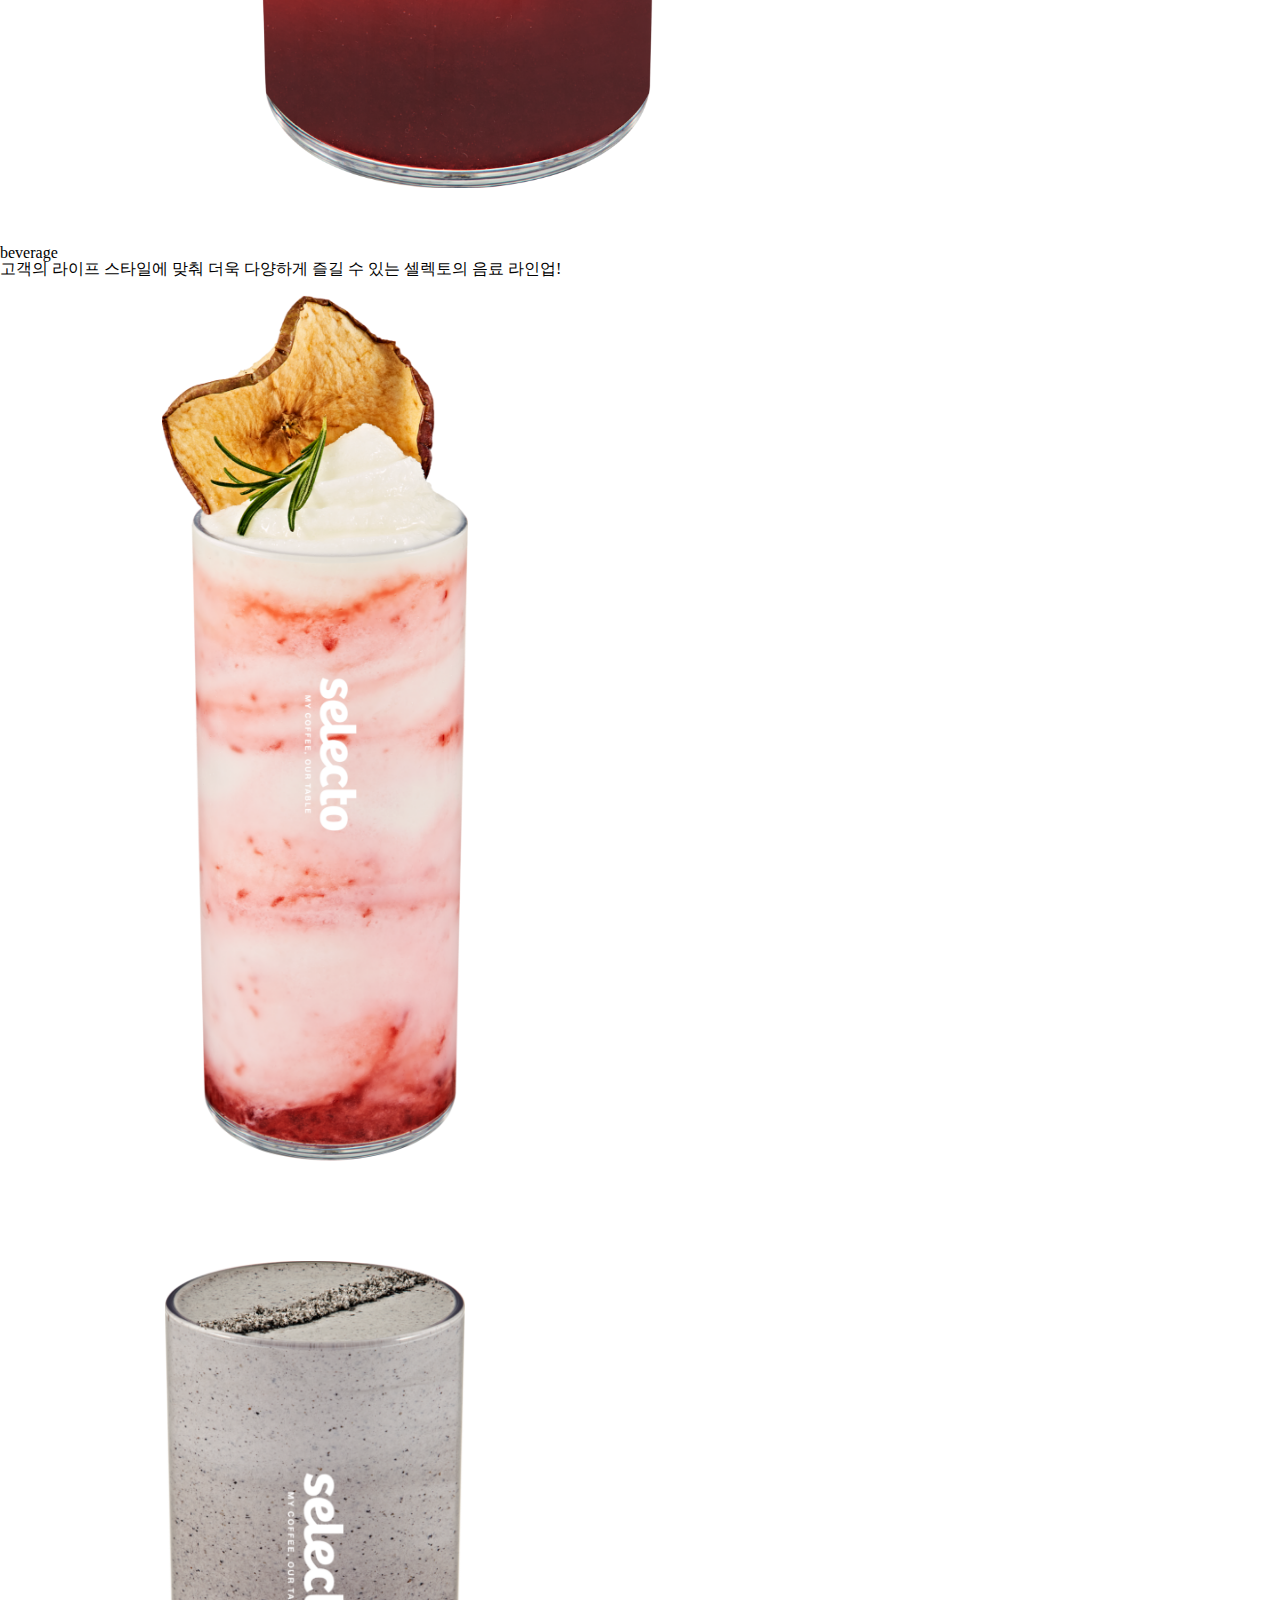
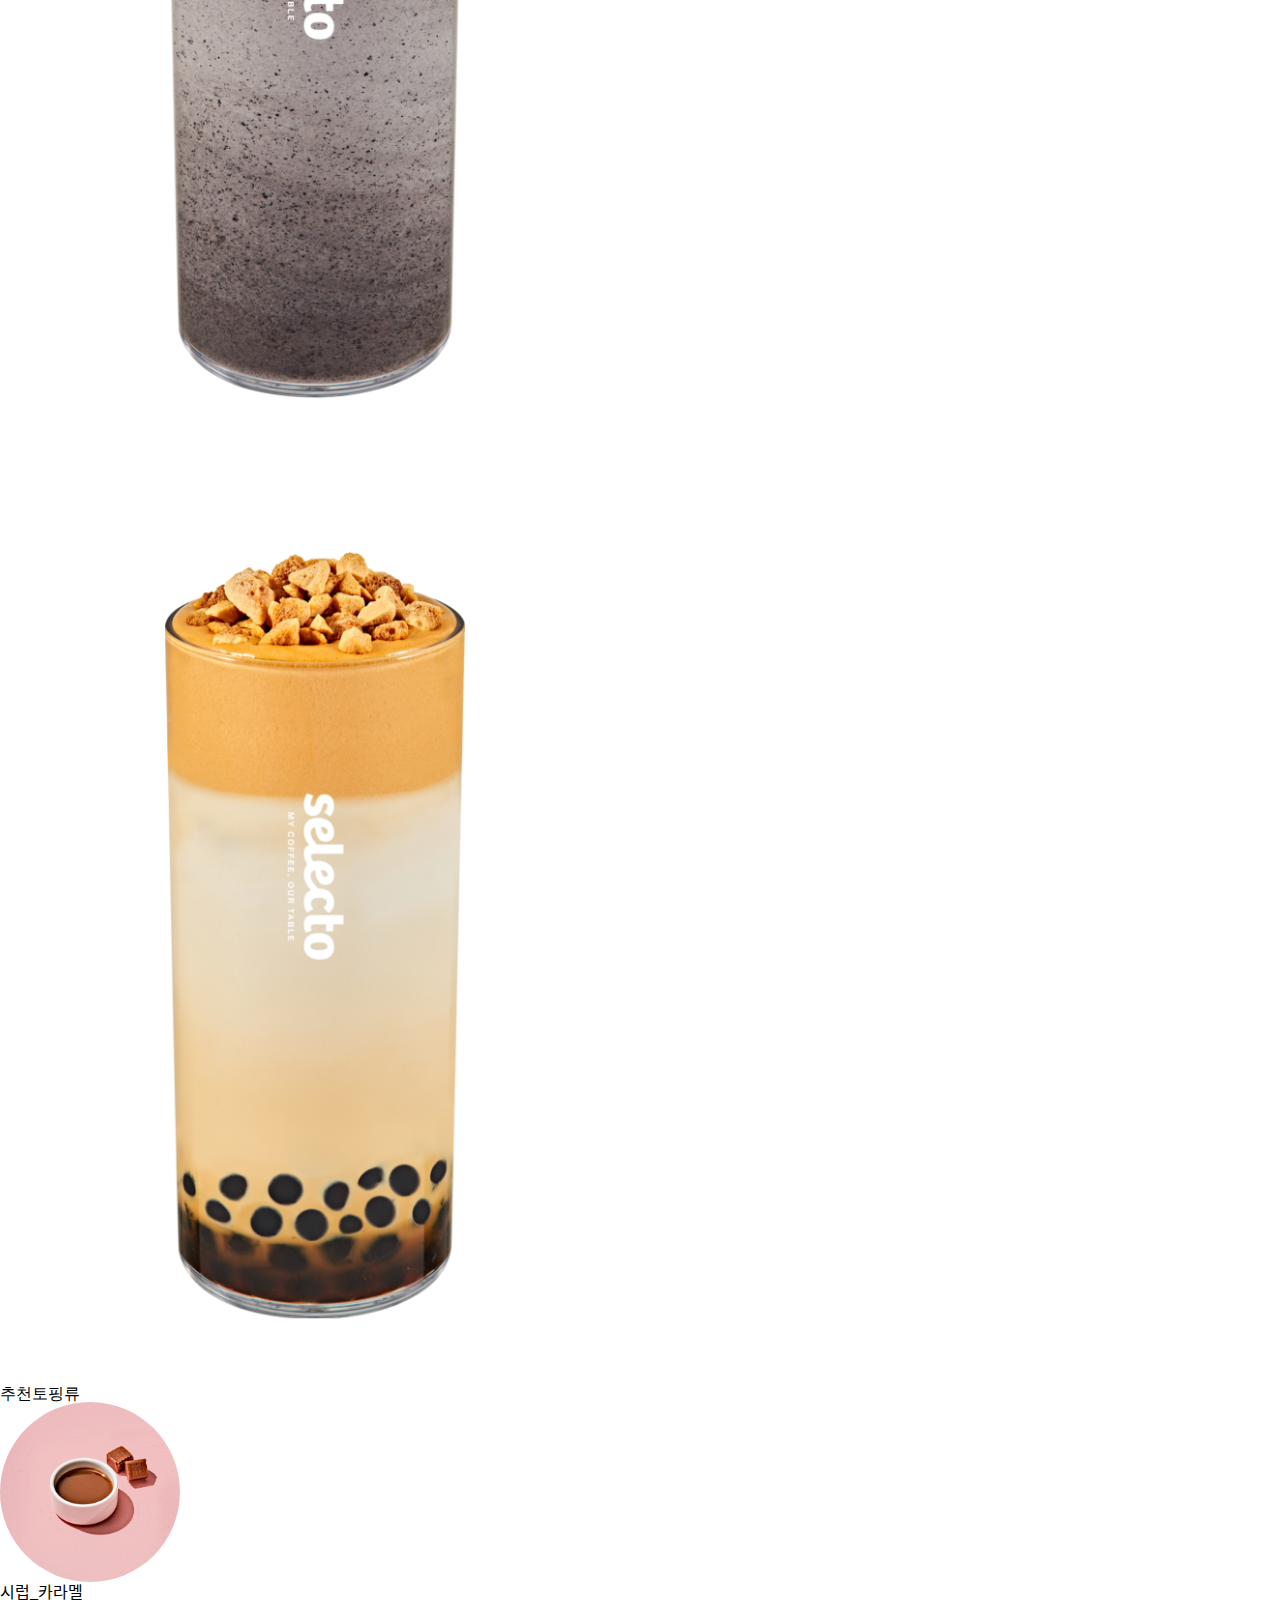
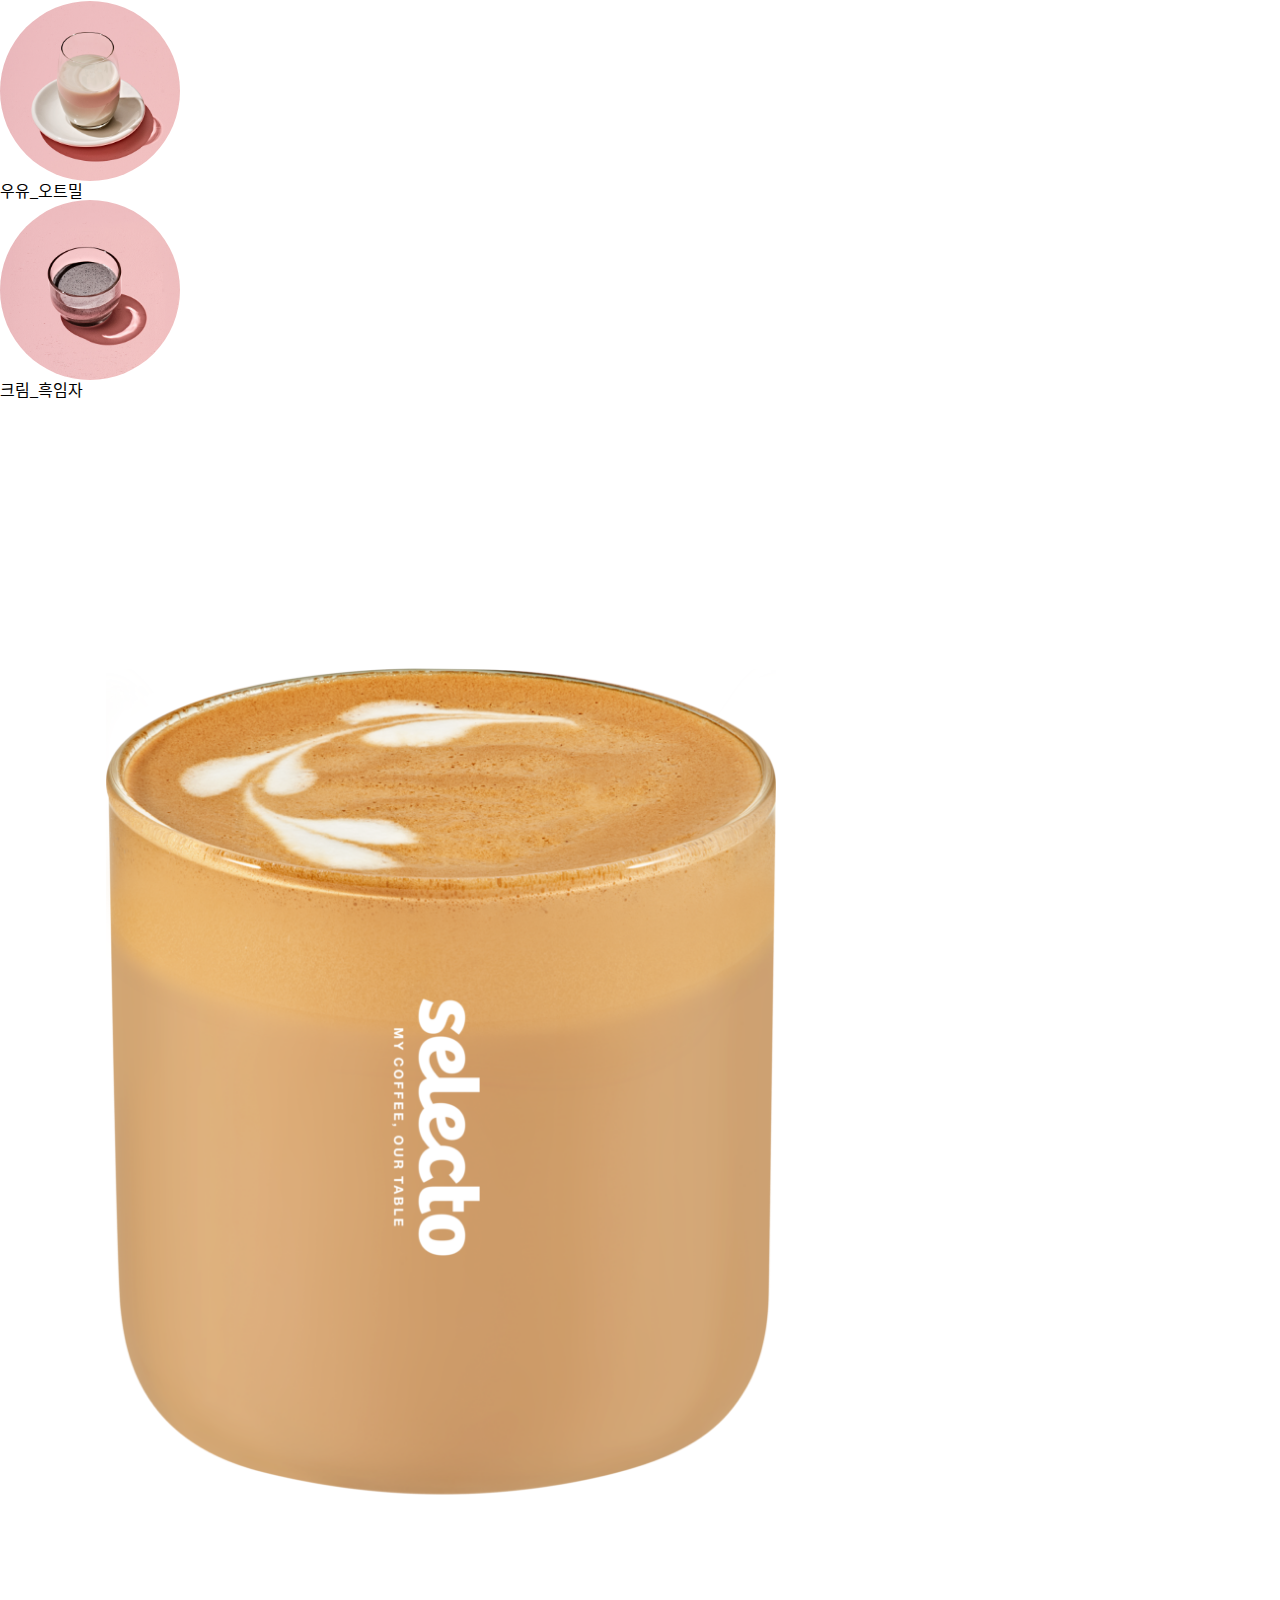
==== commit ce856702: "header 부분 수정후 보안중" ====
--- a/index.html
+++ b/index.html
@@ -26,46 +26,50 @@
             <ul>
                 <li>
                     <a href="#">셀렉토커피</a>
-                    <ol>
-                        <li><a href="#">브랜드 스토리</a></li>
-                        <li><a href="#">HISTORY</a></li>
-                        <li><a href="#">경쟁력</a></li>
-                        <li><a href="#">ONE FOR ONE</a></li>
-                    </ol>
                 </li>
                 <li>
                     <a href="#">메뉴</a>
-                    <ol>
-                        <li><a href="#">Signature</a></li>
-                        <li><a href="#">Coffee</a></li>
-                        <li><a href="#">Cookies</a></li>
-                        <li><a href="#">Beverage</a></li>
-                        <li><a href="#">Deli&Dessert</a></li>
-                        <li><a href="#">MD</a></li>
-                    </ol>
                 </li>
                 <li>
                     <a href="#">매장안내</a>
-                    <ol>
-                        <li><a href="#">매장찾기</a></li>
-                        <li><a href="#">오픈 예정 매장</a></li>
-                    </ol>
                 </li>
                 <li>
                     <a href="#">WHAT'S NEW</a>
-                    <ol>
-                        <li><a href="#">새로운 소식</a></li>
-                        <li><a href="#">보도자료</a></li>
-                    </ol>
                 </li>
             </ul>
         </nav>
+        <div class="menulist">
+            <div class="listwrap">
+                <ul>
+                    <li><a href="#">브랜드 스토리</a></li>
+                    <li><a href="#">HISTORY</a></li>
+                    <li><a href="#">경쟁력</a></li>
+                    <li><a href="#">ONE FOR ONE</a></li>
+                </ul>
+                <ul>
+                    <li><a href="#">Signature</a></li>
+                    <li><a href="#">Coffee</a></li>
+                    <li><a href="#">Cookies</a></li>
+                    <li><a href="#">Beverage</a></li>
+                    <li><a href="#">Deli&Dessert</a></li>
+                    <li><a href="#">MD</a></li>
+                </ul>
+                <ul>
+                    <li><a href="#">매장찾기</a></li>
+                    <li><a href="#">오픈 예정 매장</a></li>
+                </ul>
+                <ul>
+                    <li><a href="#">새로운 소식</a></li>
+                    <li><a href="#">보도자료</a></li>
+                </ul>
+            </div>
+        </div>
         <div>
             <ul>
                 <li><a href="#">창업안내</a></li>
-                <li><a href="#"><img src="img/" alt=""></a></li>
-                <li><a href="#"><img src="img/n" alt=""></a></li>
-                <li><a href="#"><img src="img/n" alt=""></a></li>
+                <li><a href="#"><img src="img/h-link-naver.svg" alt="네이버"></a></li>
+                <li><a href="#"><img src="img/h-link-youtube.svg" alt="유튜브"></a></li>
+                <li><a href="#"><img src="img/h-link-instagram.svg" alt="인스타그램"></a></li>
             </ul>
         </div>
     </header>
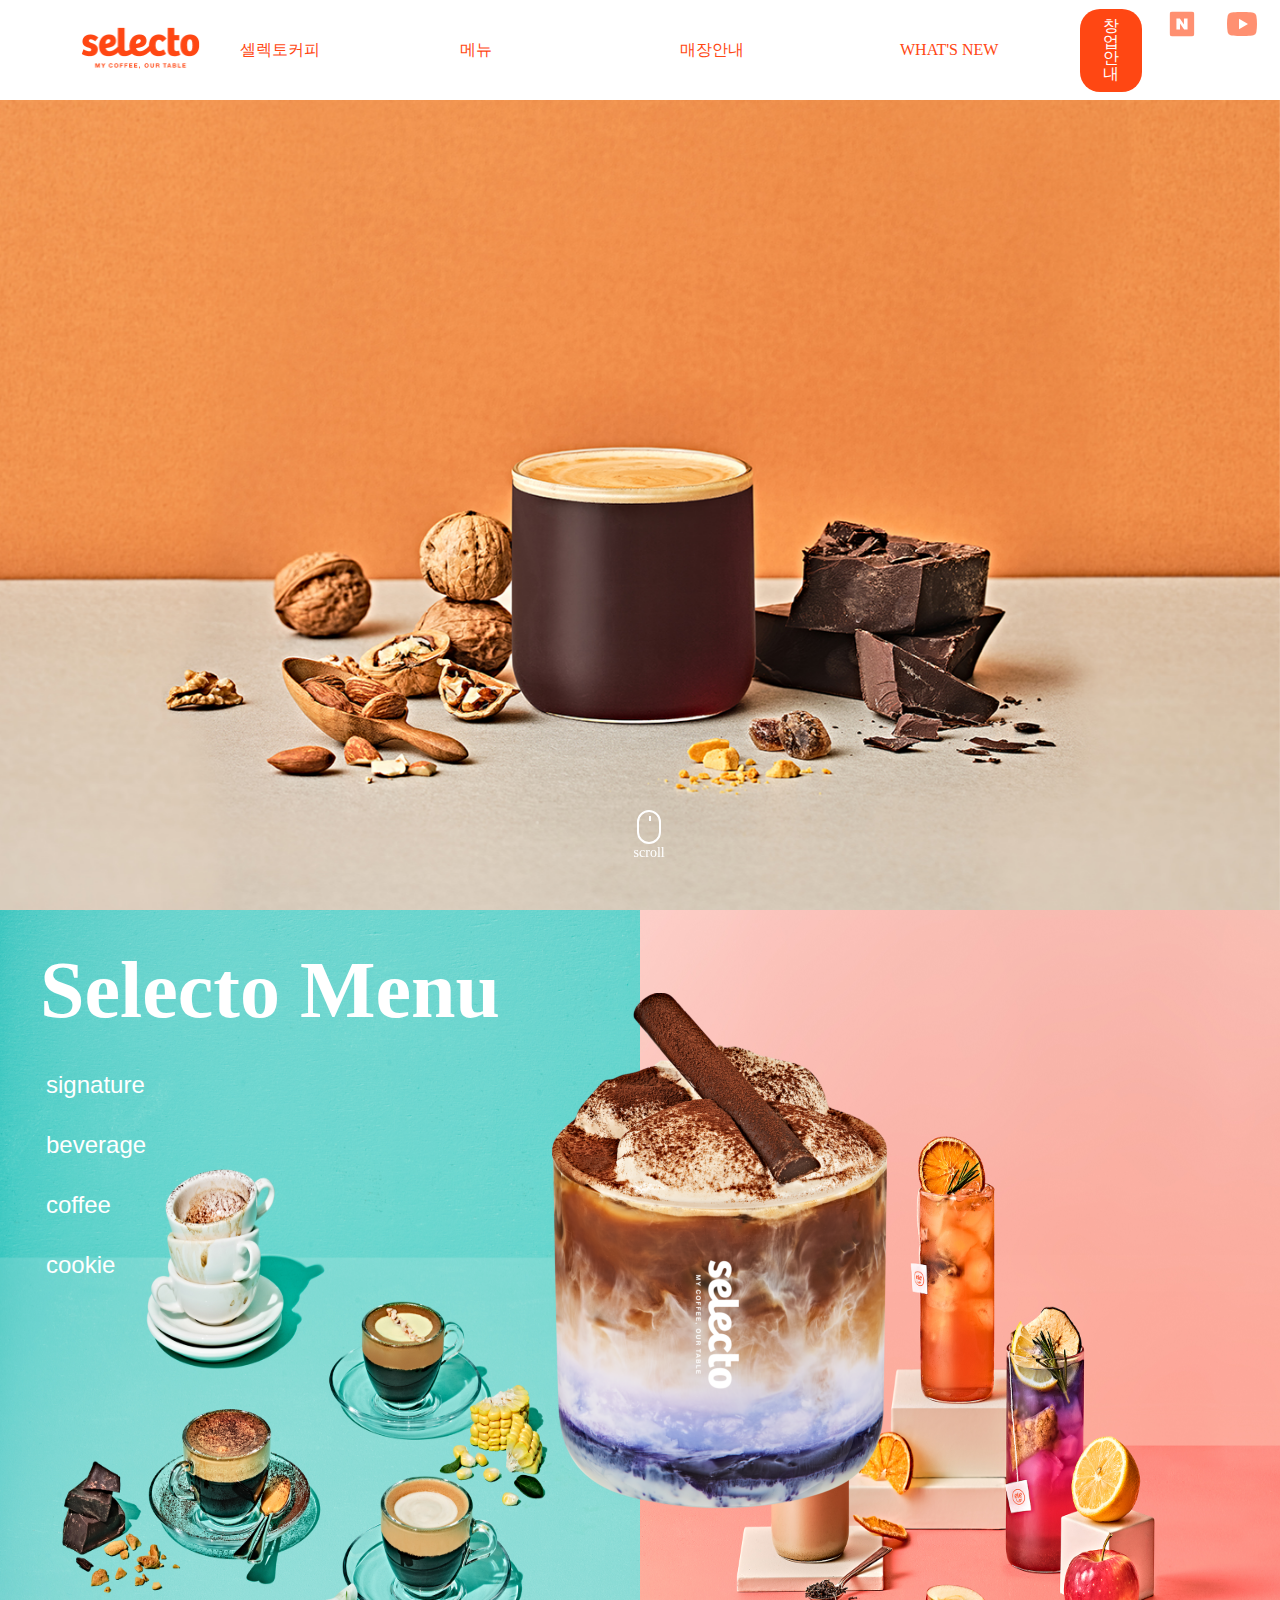
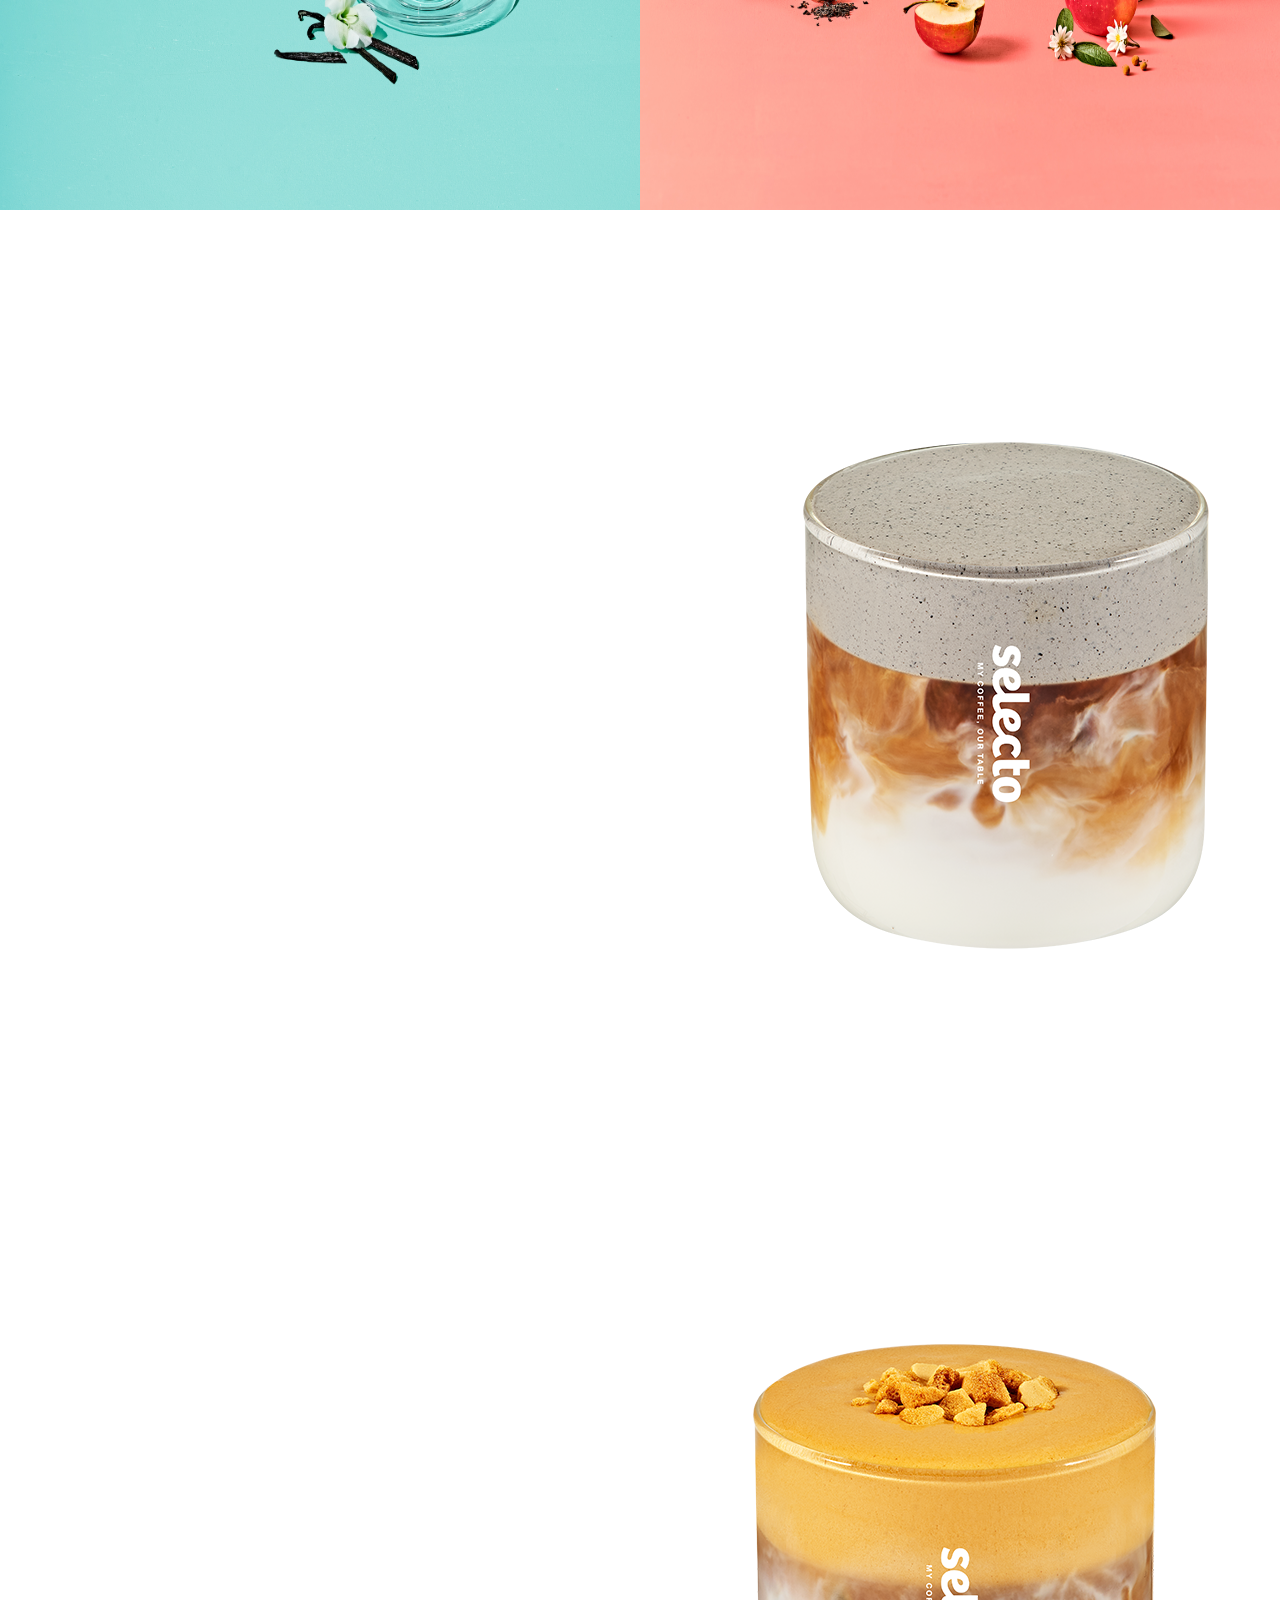
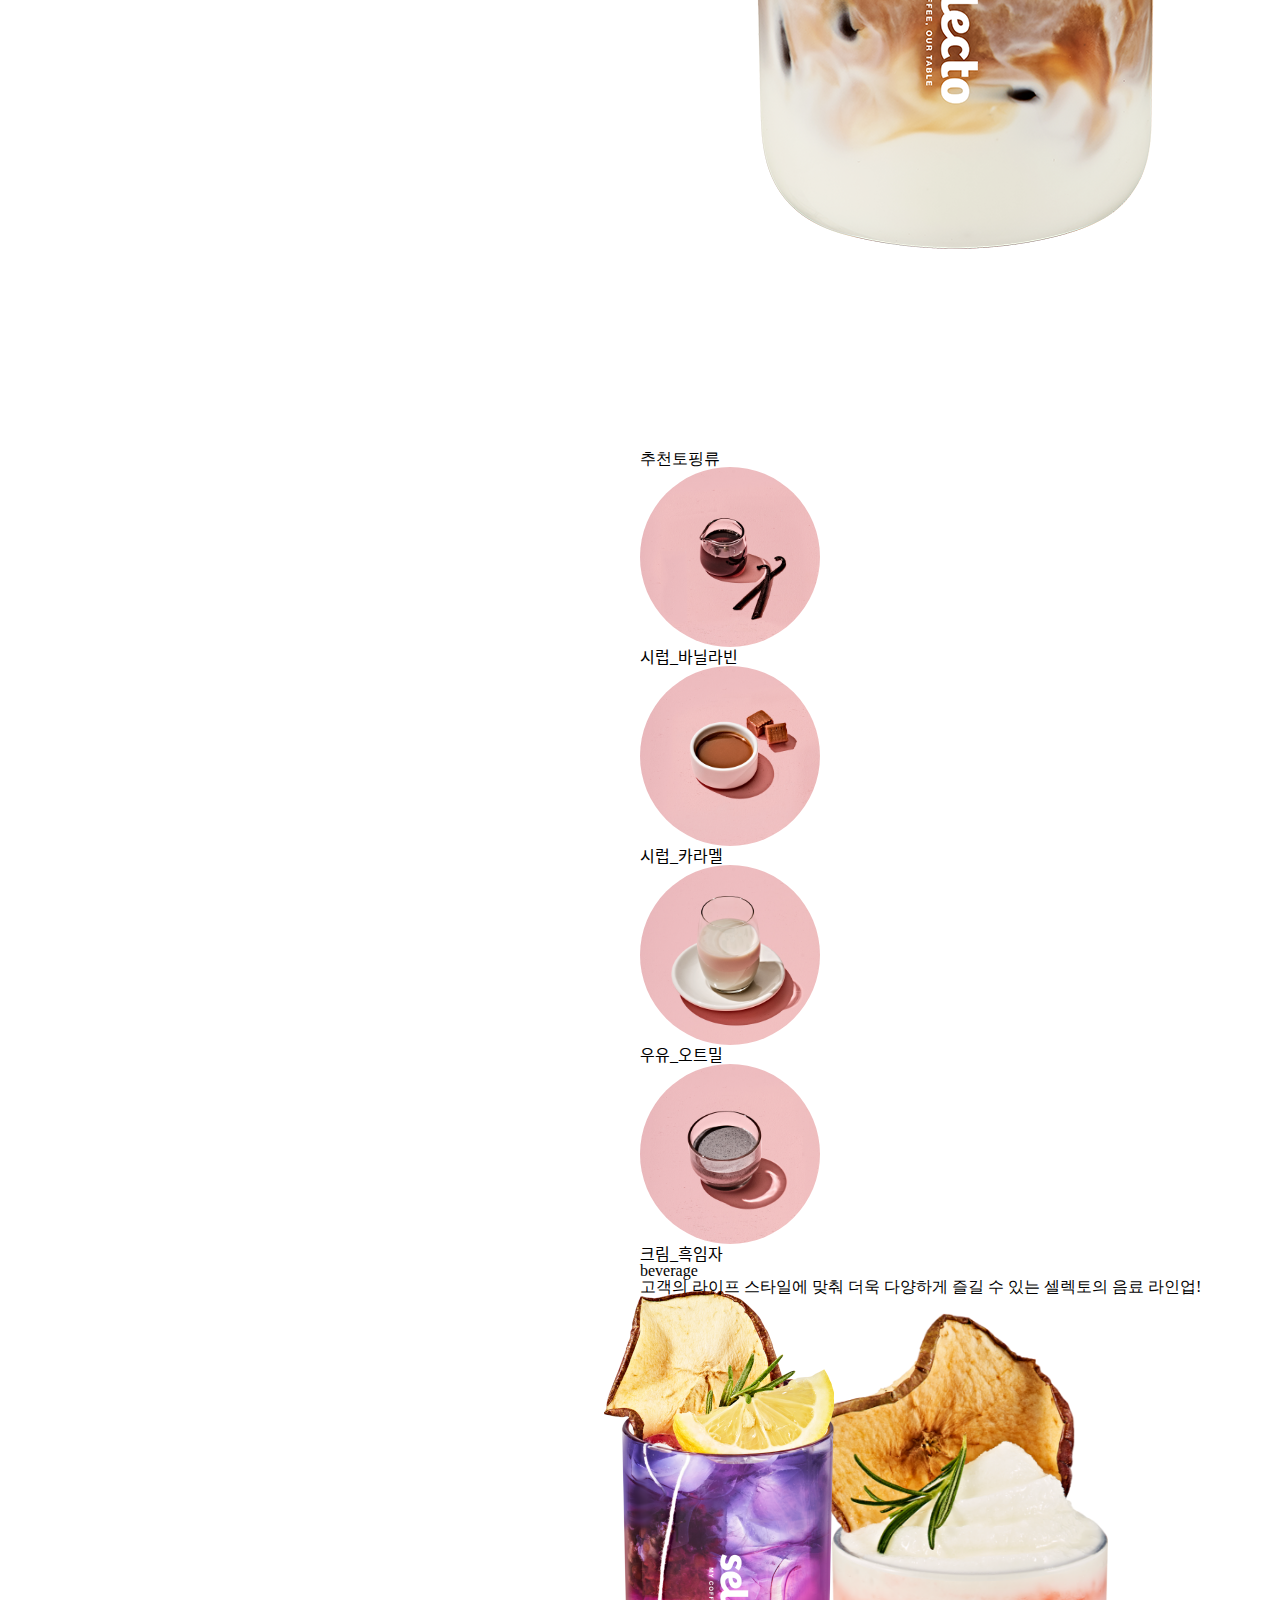
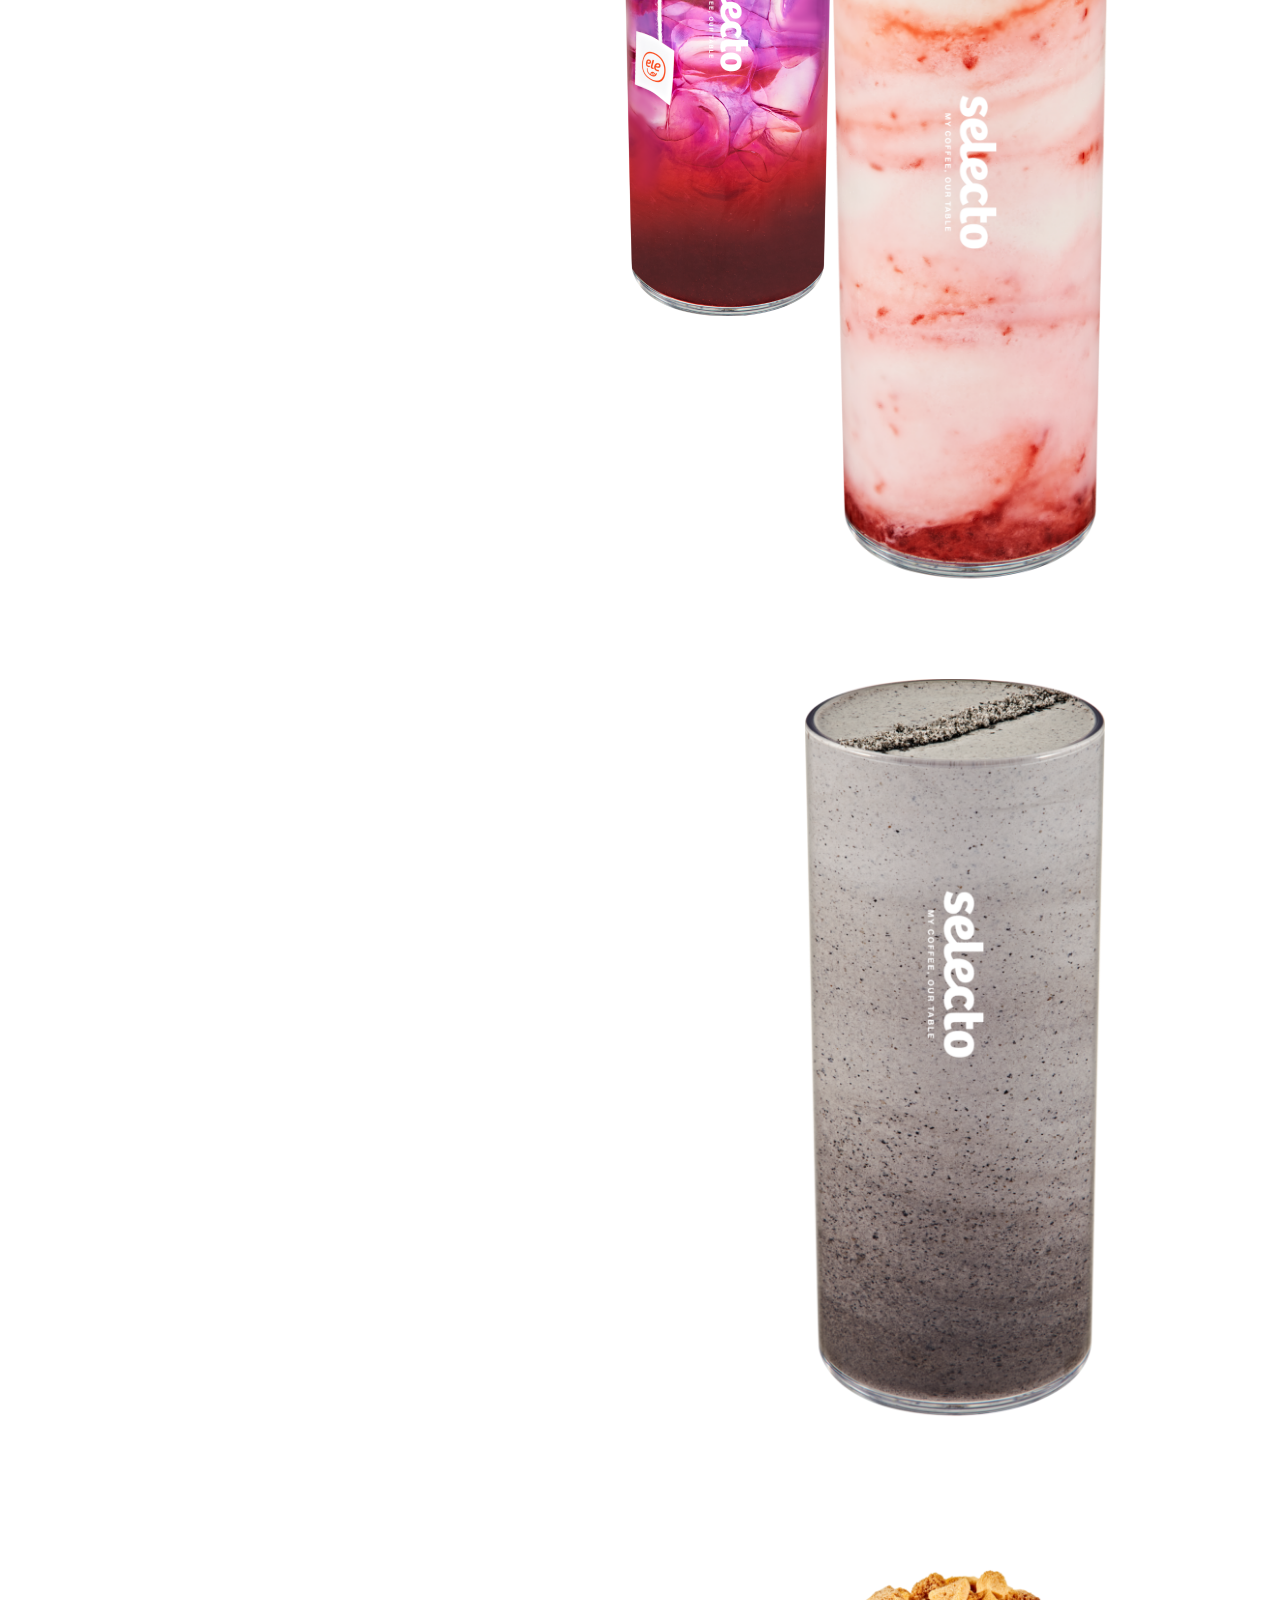
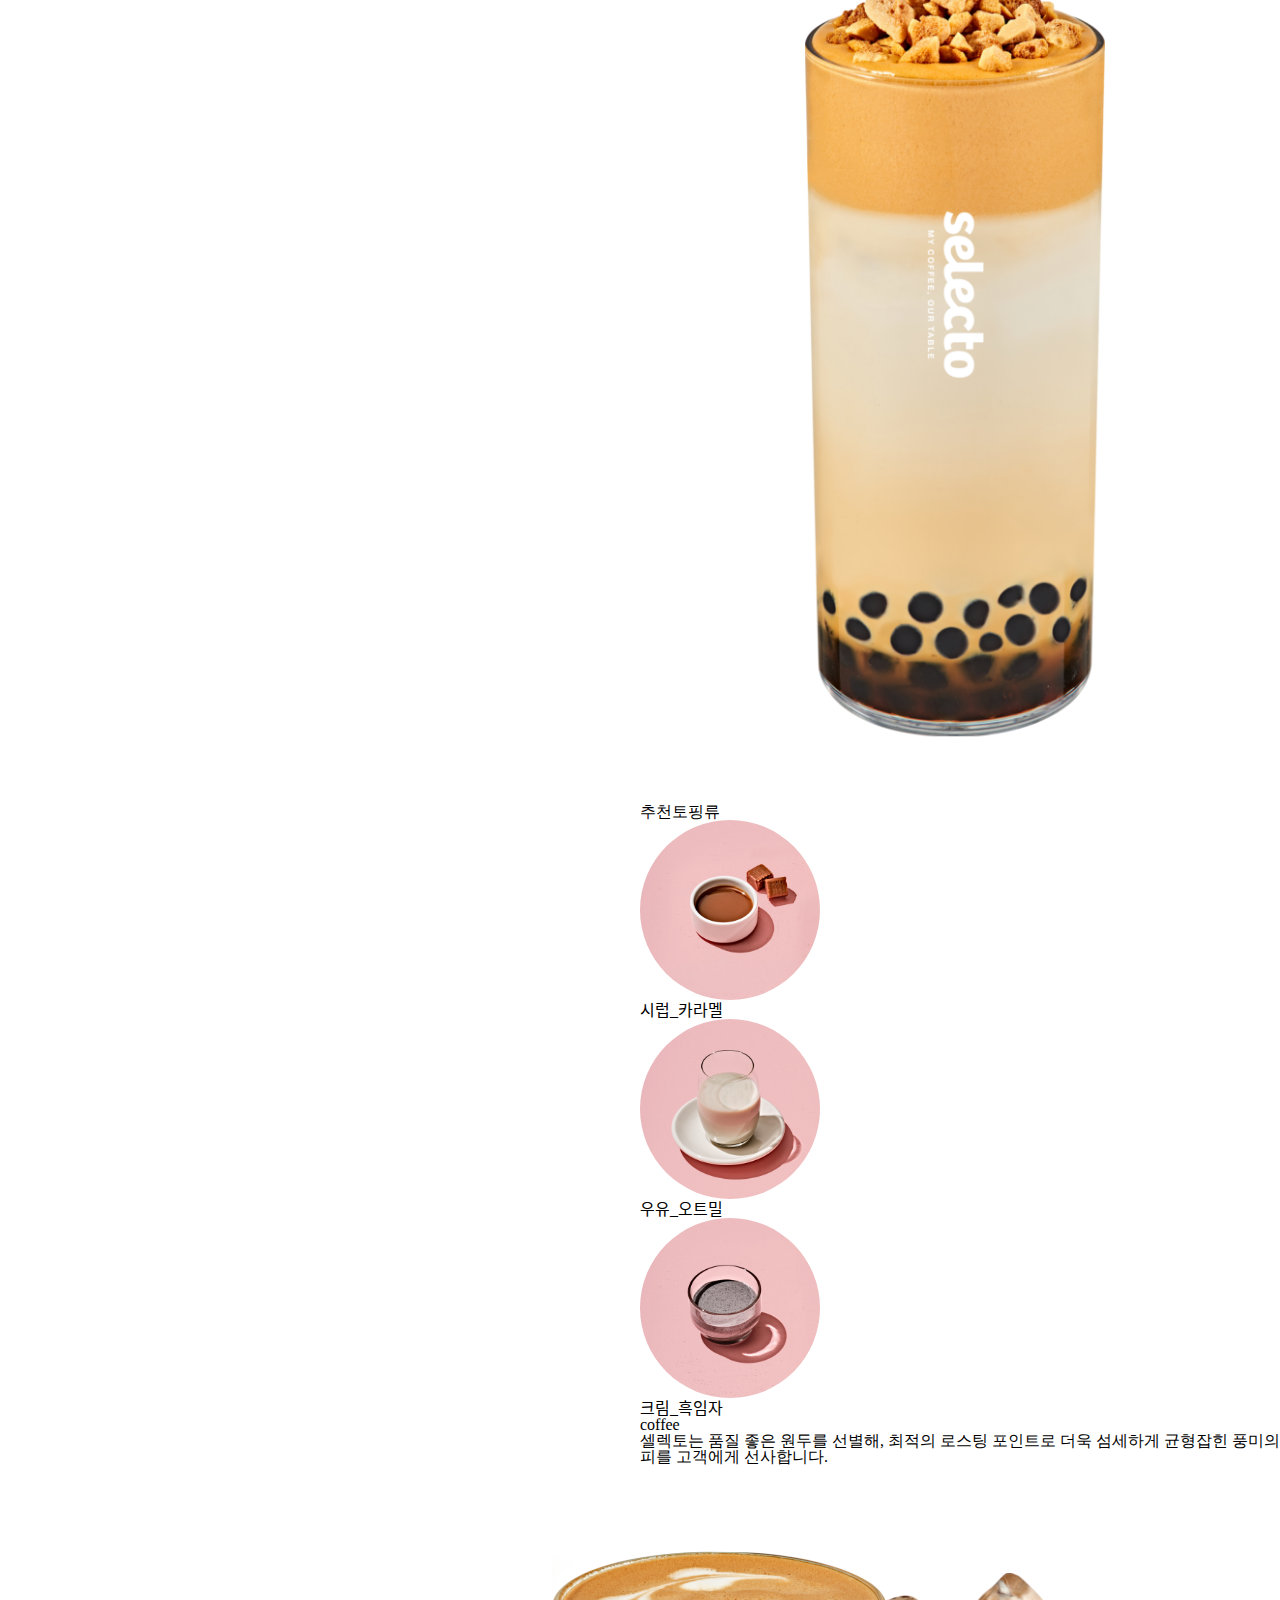
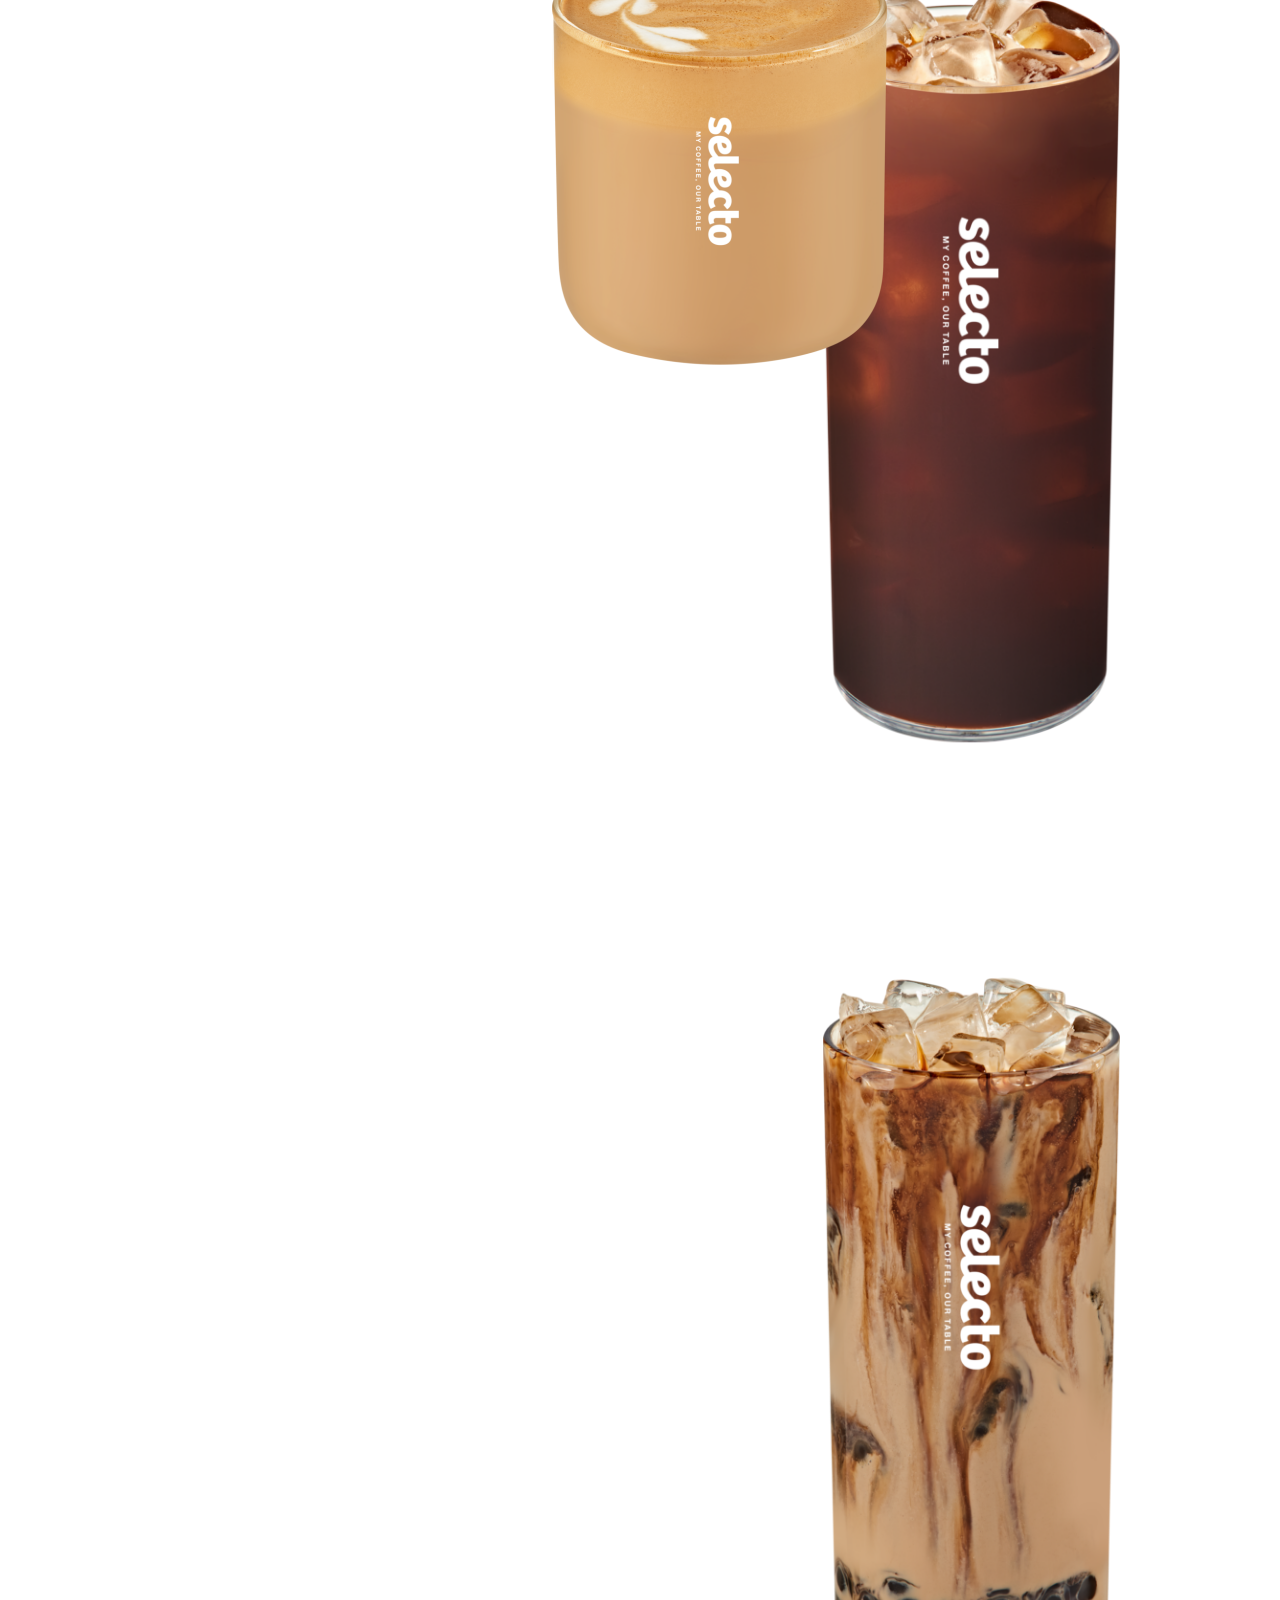
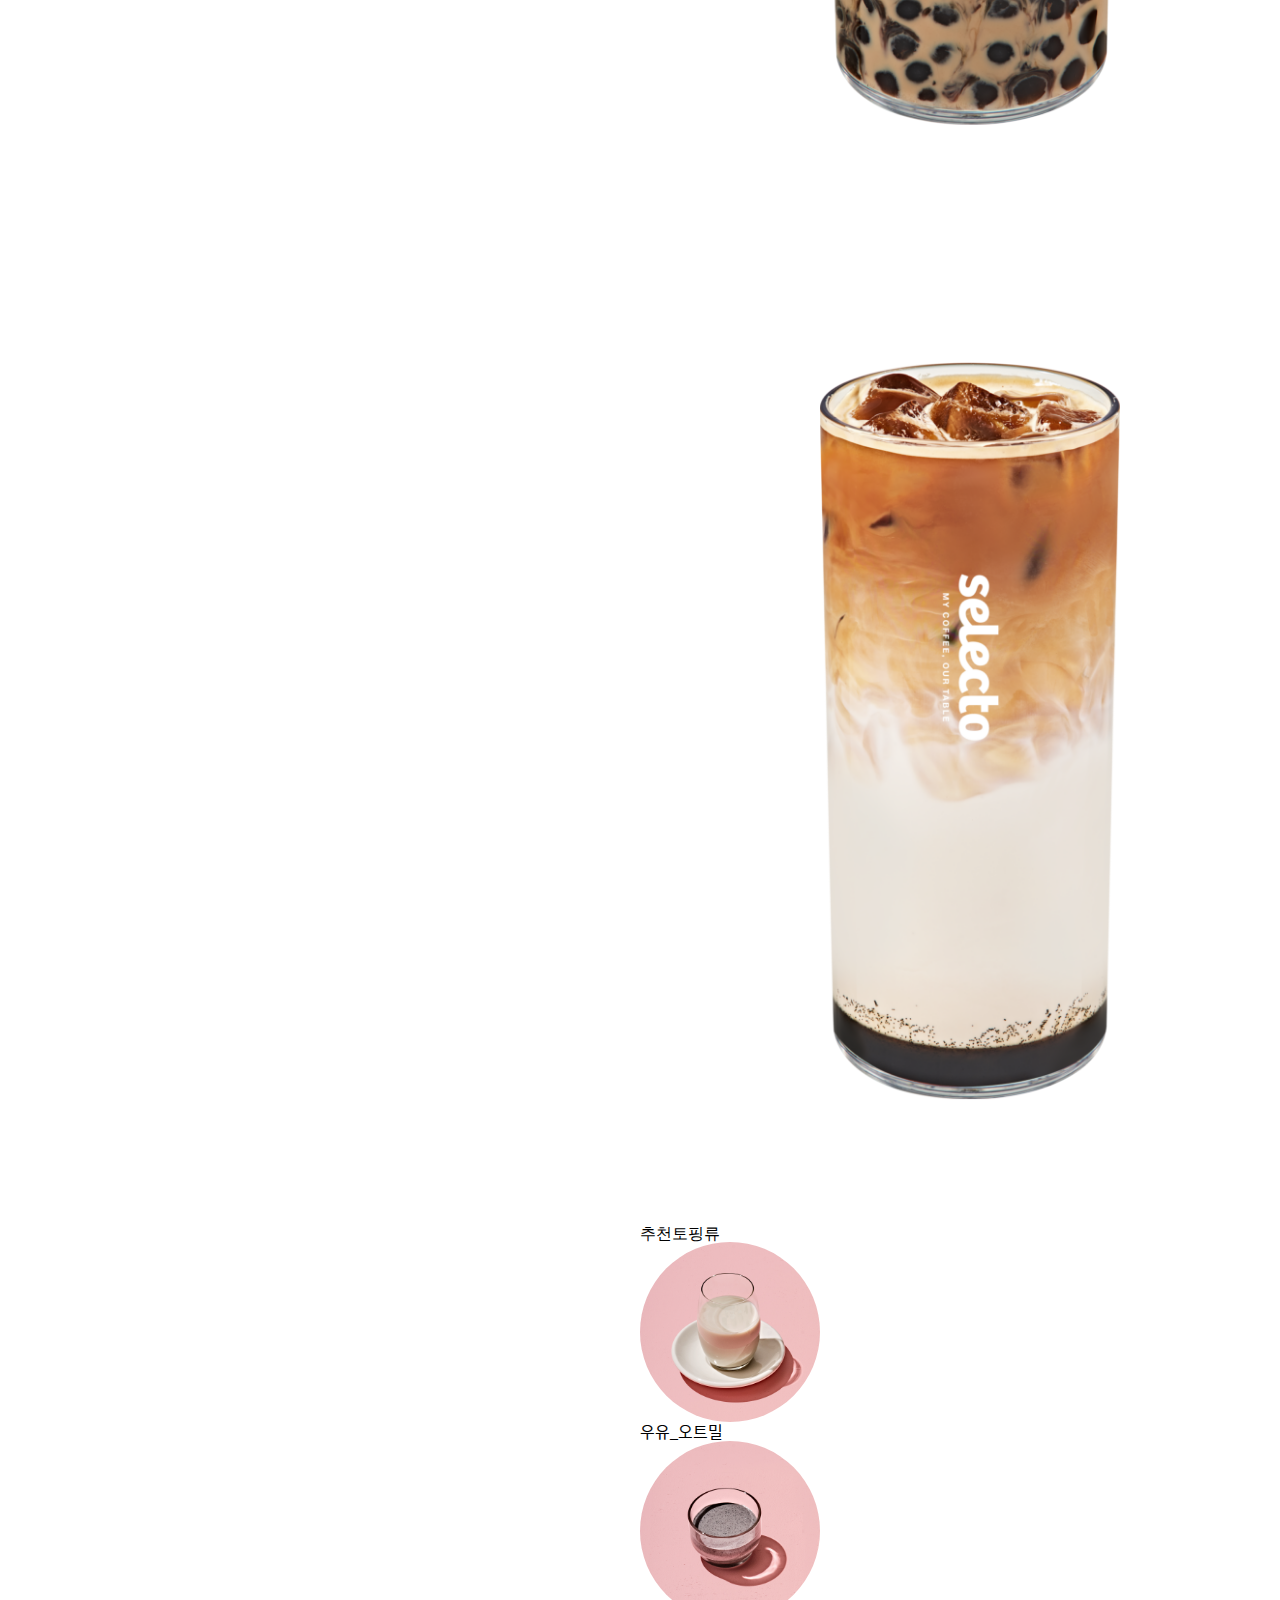
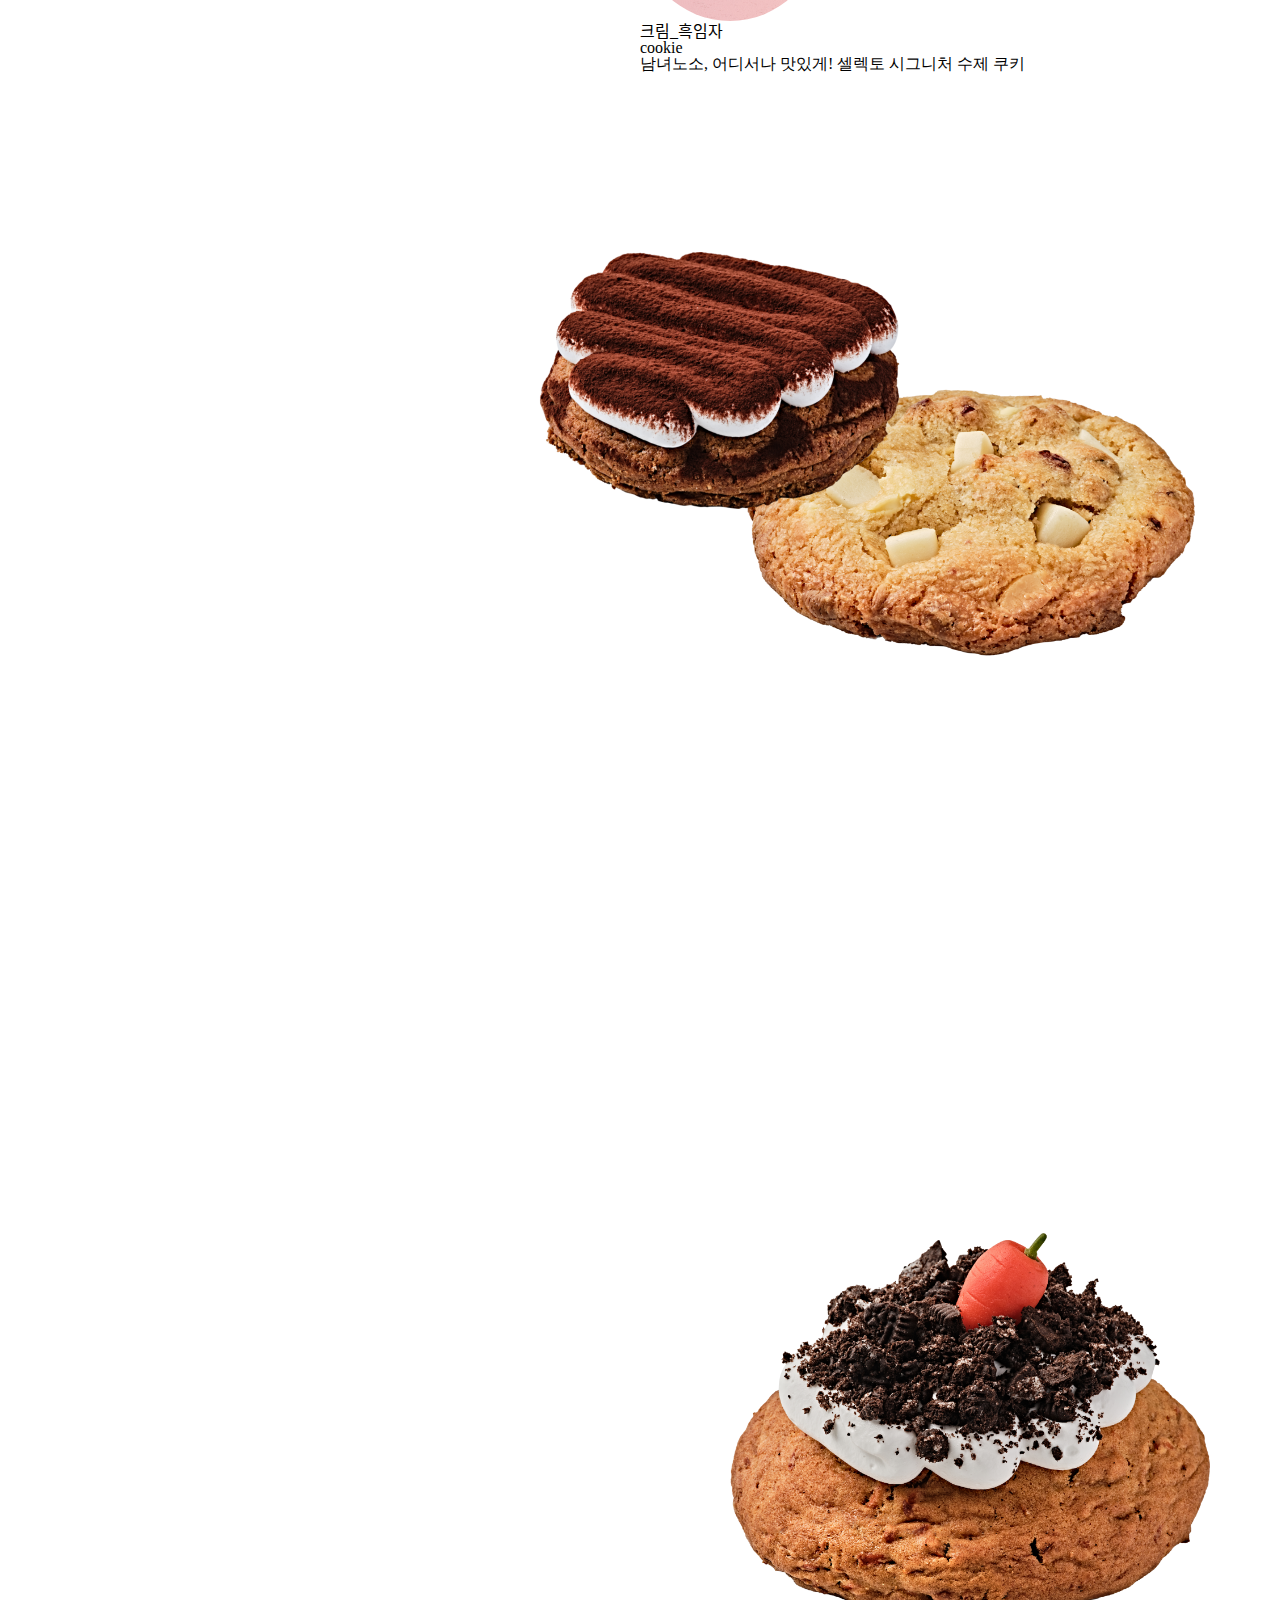
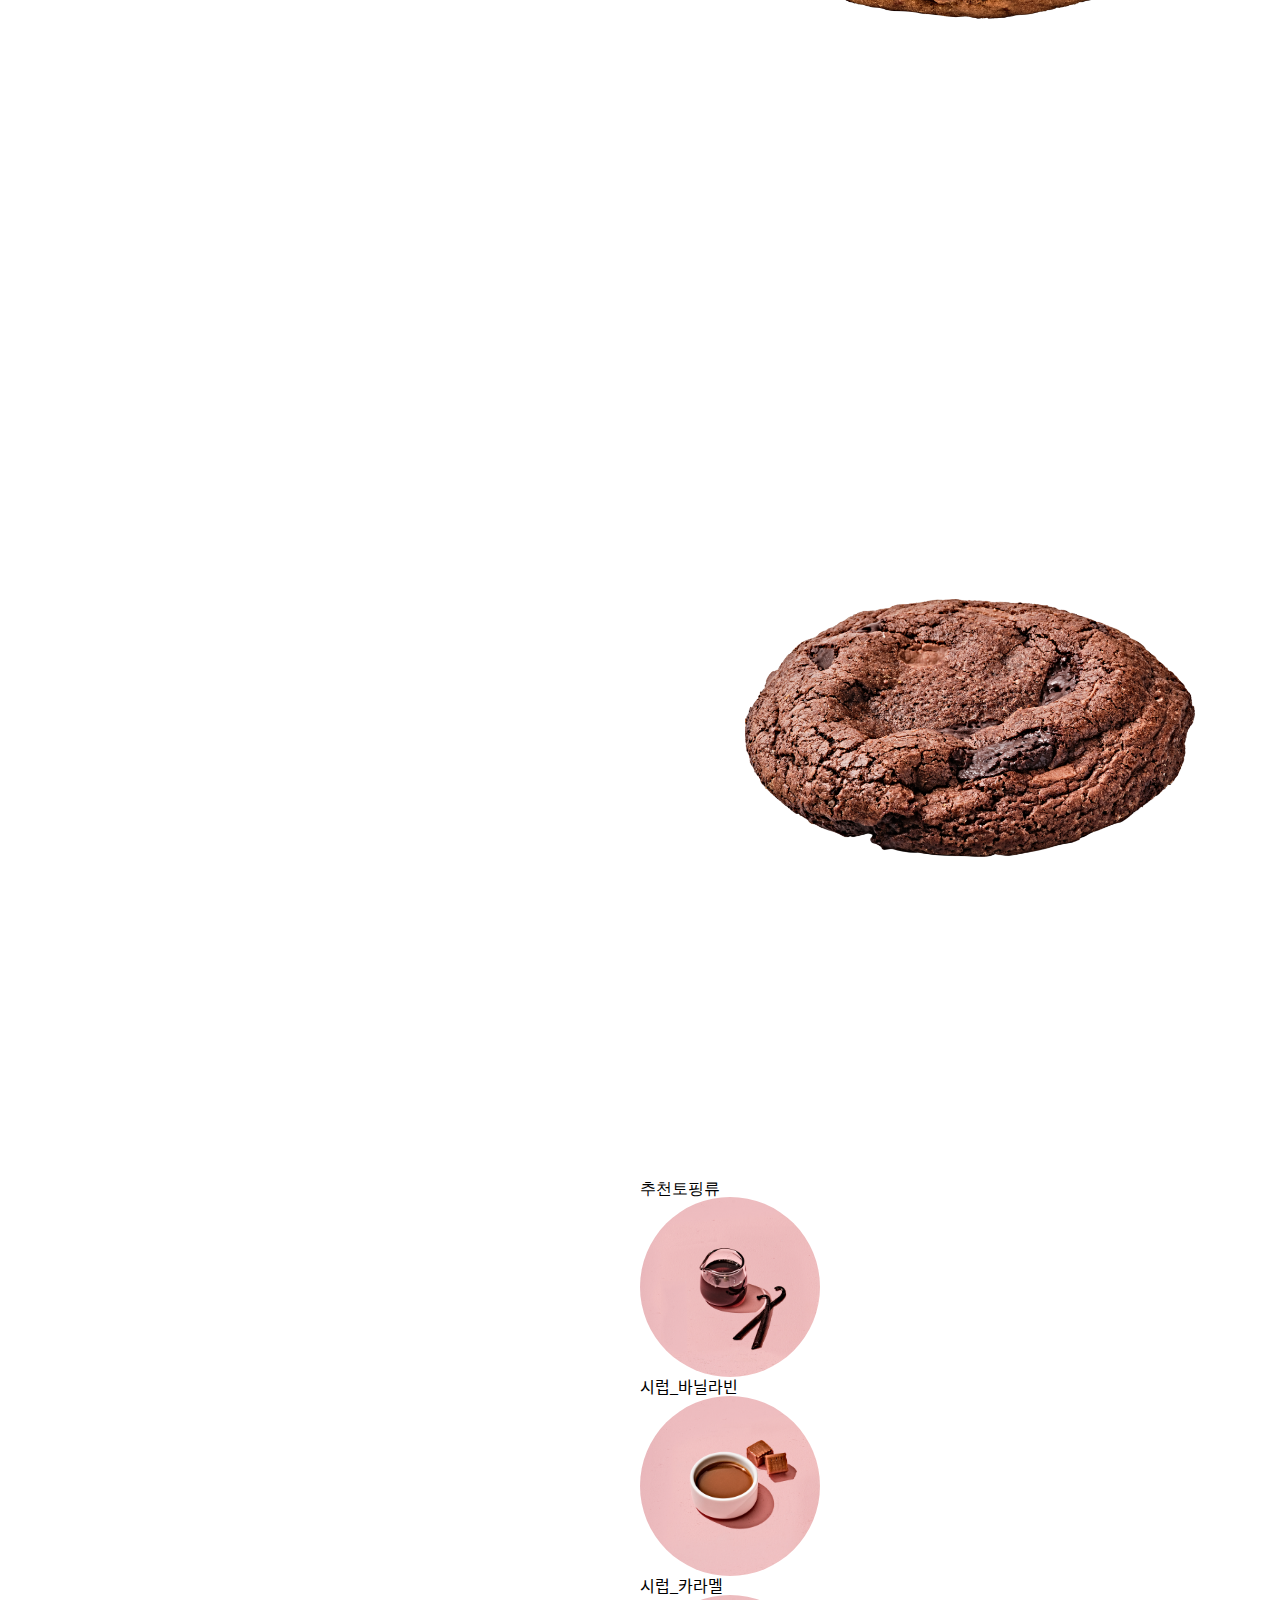
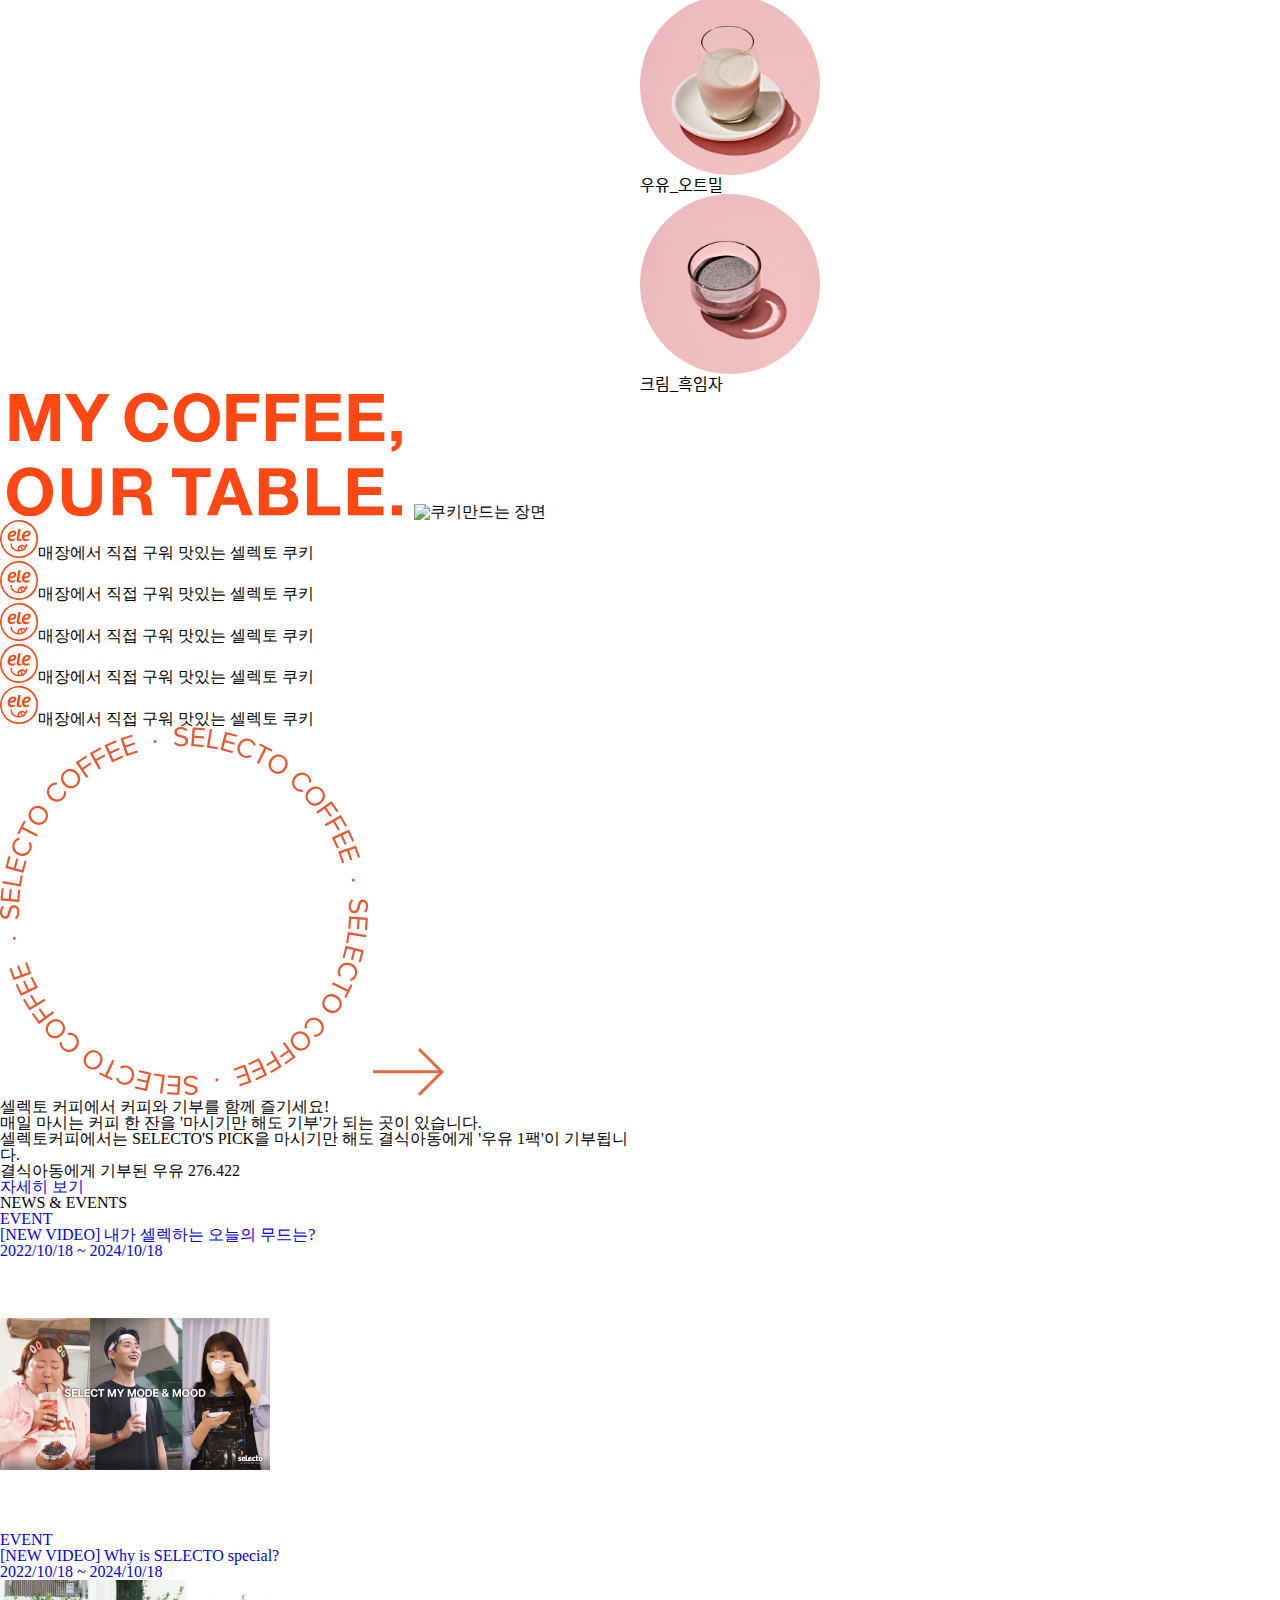
==== commit 38dc0718: "section 작업중2" ====
--- a/index.html
+++ b/index.html
@@ -80,8 +80,10 @@
               <div class="swiper-slide"><img src="img/20220926135834_w6aozi.jpg" alt=""></div>
               <div class="swiper-slide"><img src="img/20220927120542_4bli9f.jpg" alt=""></div>
             </div>
-            <div>
-                <div class="mouse"></div>
+            <div class="mouseform">
+                <div class="mouse">
+                    <div class="mousewheel"></div>
+                </div>
                 <span>scroll</span>
             </div>
         </div>
@@ -97,18 +99,30 @@
         },
       });
     </script>
-        <div>
+        <div class="halfpage">
             <div class="lefthalf">
-                <h2>Selecto Menu</h2>
-                <button>signature</button>
-                <button>beverage</button>
-                <button>coffee</button>
-                <button>cookie</button>
-                <ul>
-                    <li><img src="img/c-signature-bg-1.jpg" alt=""></li>
-                    <li><img src="img/c-beverage-bg-1.jpg" alt=""></li>
-                    <li><img src="img/c-coffee-bg.png" alt=""></li>
-                    <li><img src="img/c-cookie-bg.png" alt=""></li>
+                <div class="clickbtn">
+                    <h2>Selecto Menu</h2>
+                    <ul>
+                        <li>
+                            <button>signature</button>
+                        </li>
+                        <li>
+                            <button>beverage</button>
+                        </li>
+                        <li>
+                            <button>coffee</button>
+                        </li>
+                        <li>
+                            <button>cookie</button>
+                        </li>
+                    </ul>
+                </div>
+                <ul>
+                    <li><img src="img/c-signature-bg-1.jpg" alt="시그니쳐"></li>
+                    <li><img src="img/c-beverage-bg-1.jpg" alt="베이커리"></li>
+                    <li><img src="img/c-coffee-bg.png" alt="커피"></li>
+                    <li><img src="img/c-cookie-bg.png" alt="쿠키"></li>
                 </ul>
             </div>
             <div class="righthalf">
@@ -336,12 +350,12 @@
         </div>
     </section>
     <footer>
-        <div>
+        <div class="topbtn">
             <button>
                 <img src="img/f-totop__circle.png" alt="Top circle">
                 <img src="img/f-totop__arrow.png" alt="Top arrow">
-                <span>Top</span>
             </button>
+            <span>Top</span>
         </div>
         <div>
             <h2>
@@ -354,10 +368,12 @@
                 <li><a href="https://www.youtube.com/channel/UCM8GQsYfu6I4MgYwjnCJXrg/featured"><img src="img/f-link-y.svg" alt="youtube"></a></li>
                 <li><a href="https://www.instagram.com/selecto_coffee/"><img src="img/f-link-i.svg" alt="instagram"></a></li>
             </ul>
-            <span><a href="#">개인정보취급방침</a></span>
+            <a href="#">개인정보취급방침</a>
             <ul>
                 <li><address>주소 : 서울시 구로구 구로3동 222-14 에이스하이엔드타워 2차 1402호</address></li>
                 <li><address>도로명주소 : 서울시 구로구 디지털로26길 61 에이스하이엔드타워 2차 1402호</address></li>
+            </ul>
+            <ul>
                 <li>대표이사 : 황규연</li>
                 <li>사업자등록번호 : 109-81-99153</li>
                 <li><a href="tel:1600-5649">전화 : 1600-5649</a></li>
